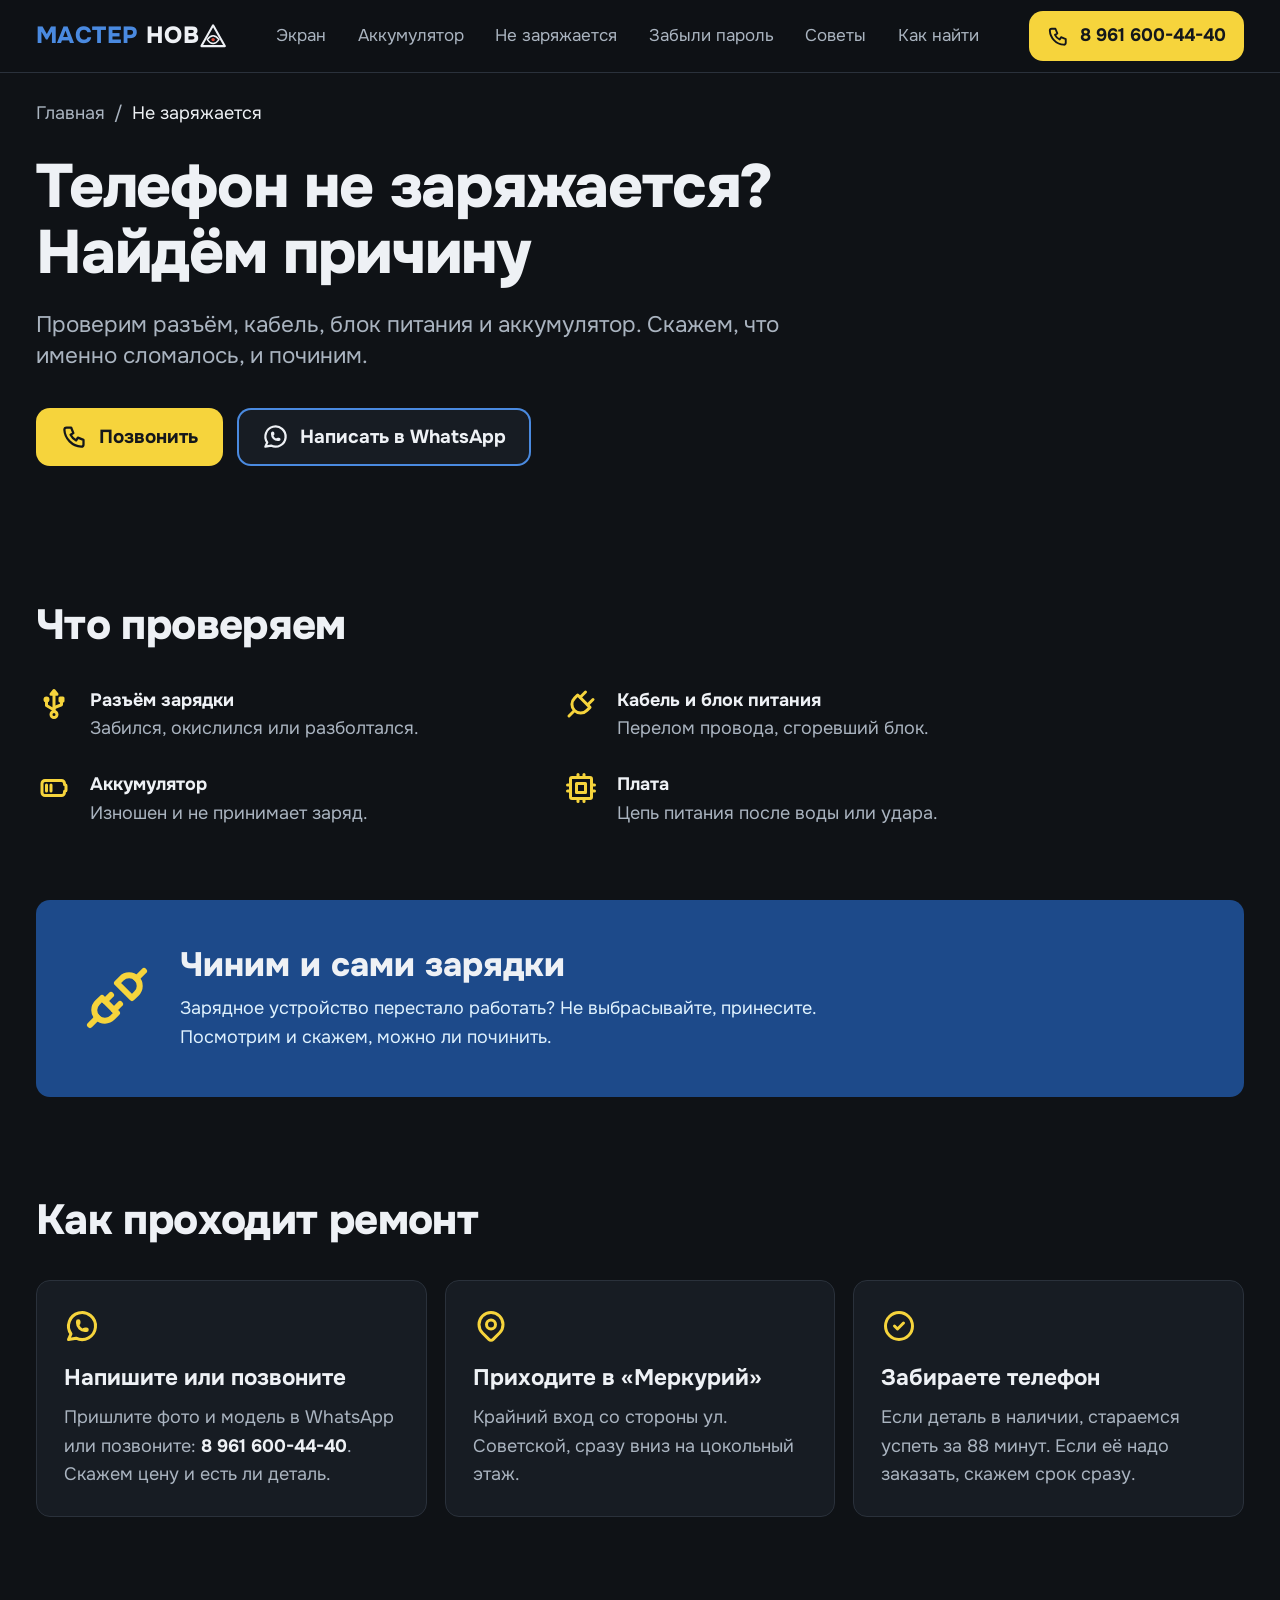
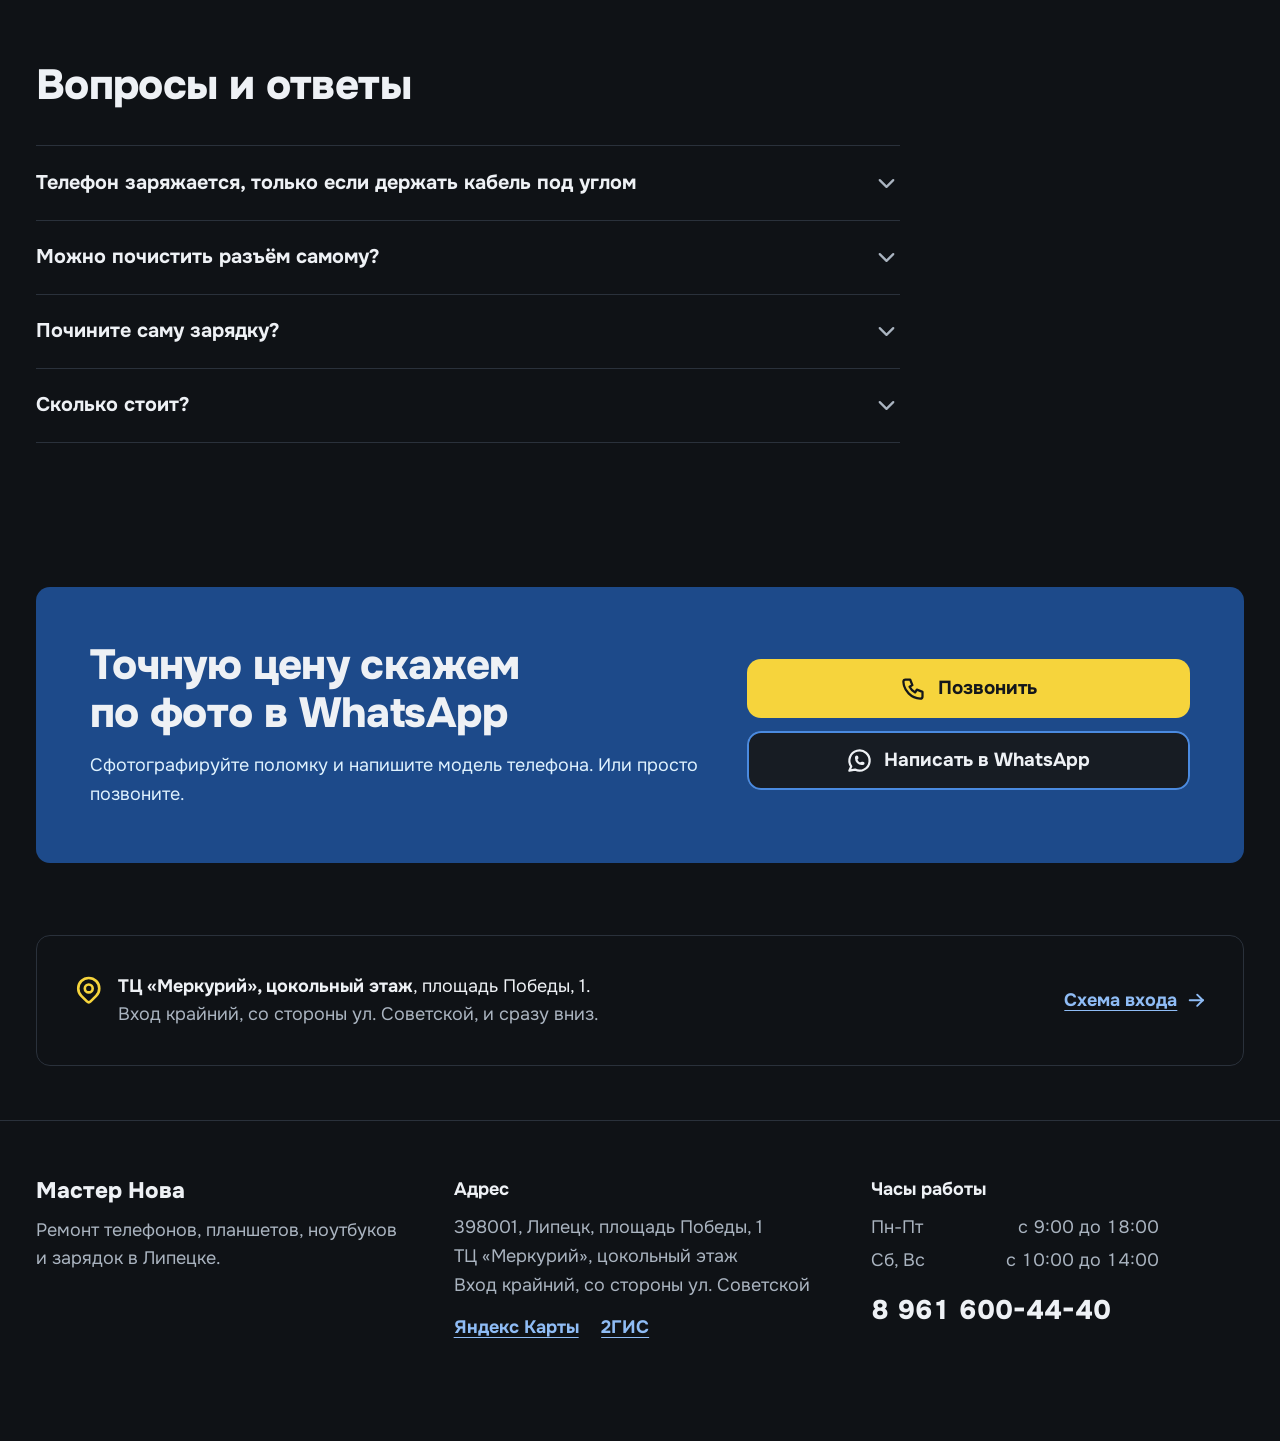
==== ne-zaryazhaetsya/index.html @ 60aa13f5 "Обновление сайта 07.10.2026 15:40 МСК" ====
<!doctype html>
<html lang="ru">
<head>
<meta charset="utf-8">
<meta name="viewport" content="width=device-width, initial-scale=1">
<title>Телефон не заряжается: ремонт в Липецке | Мастер Нова</title>
<meta name="description" content="Телефон не заряжается? Найдём причину: разъём, кабель, блок питания или аккумулятор. Чиним и сами зарядные устройства. ТЦ «Меркурий», Липецк.">
<link rel="canonical" href="https://masternova.ru/ne-zaryazhaetsya/">
<meta name="theme-color" content="#0f1216">
<meta name="format-detection" content="telephone=no">
<link rel="icon" href="/favicon.ico" sizes="32x32">
<link rel="icon" href="/favicon.svg" type="image/svg+xml">
<link rel="apple-touch-icon" href="/apple-touch-icon.png">
<link rel="preload" href="/fonts/onest-cyrillic.woff2" as="font" type="font/woff2" crossorigin>
<link rel="stylesheet" href="/assets/styles.css">
<meta property="og:type" content="website">
<meta property="og:locale" content="ru_RU">
<meta property="og:site_name" content="Мастер Нова">
<meta property="og:title" content="Телефон не заряжается: ремонт в Липецке | Мастер Нова">
<meta property="og:description" content="Телефон не заряжается? Найдём причину: разъём, кабель, блок питания или аккумулятор. Чиним и сами зарядные устройства. ТЦ «Меркурий», Липецк.">
<meta property="og:url" content="https://masternova.ru/ne-zaryazhaetsya/">
<meta property="og:image" content="https://masternova.ru/og.png">
<meta property="og:image:width" content="1200">
<meta property="og:image:height" content="630">
<meta name="twitter:card" content="summary_large_image">
<script type="application/ld+json">
{
 "@context": "https://schema.org",
 "@graph": [
  {
   "@type": "Service",
   "name": "Ремонт: телефон не заряжается, ремонт зарядных устройств",
   "serviceType": "Ремонт: телефон не заряжается, ремонт зарядных устройств",
   "url": "https://masternova.ru/ne-zaryazhaetsya/",
   "provider": {
    "@id": "https://masternova.ru/#business"
   },
   "areaServed": {
    "@type": "City",
    "name": "Липецк"
   }
  },
  {
   "@type": "LocalBusiness",
   "@id": "https://masternova.ru/#business",
   "name": "Мастер Нова",
   "description": "Ремонт телефонов, планшетов, ноутбуков и зарядных устройств в Липецке, ТЦ «Меркурий», цокольный этаж.",
   "url": "https://masternova.ru/",
   "telephone": "+79616004440",
   "image": "https://masternova.ru/og.png",
   "logo": "https://masternova.ru/favicon.svg",
   "address": {
    "@type": "PostalAddress",
    "streetAddress": "площадь Победы, 1, ТЦ «Меркурий», цокольный этаж",
    "addressLocality": "Липецк",
    "addressRegion": "Липецкая область",
    "postalCode": "398001",
    "addressCountry": "RU"
   },
   "geo": {
    "@type": "GeoCoordinates",
    "latitude": 52.6036,
    "longitude": 39.5748
   },
   "hasMap": "https://yandex.ru/maps/org/master_nova/114632558328/",
   "sameAs": [
    "https://yandex.ru/maps/org/master_nova/114632558328/",
    "https://2gis.ru/lipetsk/firm/7881827628881690"
   ],
   "areaServed": {
    "@type": "City",
    "name": "Липецк"
   },
   "openingHoursSpecification": [
    {
     "@type": "OpeningHoursSpecification",
     "dayOfWeek": [
      "Monday",
      "Tuesday",
      "Wednesday",
      "Thursday",
      "Friday"
     ],
     "opens": "09:00",
     "closes": "18:00"
    },
    {
     "@type": "OpeningHoursSpecification",
     "dayOfWeek": [
      "Saturday",
      "Sunday"
     ],
     "opens": "10:00",
     "closes": "14:00"
    }
   ]
  },
  {
   "@type": "FAQPage",
   "mainEntity": [
    {
     "@type": "Question",
     "name": "Телефон заряжается, только если держать кабель под углом",
     "acceptedAnswer": {
      "@type": "Answer",
      "text": "Обычно дело в разъёме: он забился пылью или разболтался. Иногда хватает чистки, иногда разъём нужно менять. Посмотрим и скажем."
     }
    },
    {
     "@type": "Question",
     "name": "Можно почистить разъём самому?",
     "acceptedAnswer": {
      "@type": "Answer",
      "text": "Аккуратно посветите фонариком и уберите видимый мусор деревянной зубочисткой. Иголки, скрепки и воду не используйте: легко повредить контакты."
     }
    },
    {
     "@type": "Question",
     "name": "Почините саму зарядку?",
     "acceptedAnswer": {
      "@type": "Answer",
      "text": "Да, принесите. Посмотрим блок питания или кабель и скажем, есть ли смысл чинить."
     }
    },
    {
     "@type": "Question",
     "name": "Сколько стоит?",
     "acceptedAnswer": {
      "@type": "Answer",
      "text": "Зависит от причины. Пришлите фото разъёма и модель телефона в WhatsApp, подскажем."
     }
    }
   ]
  },
  {
   "@type": "BreadcrumbList",
   "itemListElement": [
    {
     "@type": "ListItem",
     "position": 1,
     "name": "Главная",
     "item": "https://masternova.ru/"
    },
    {
     "@type": "ListItem",
     "position": 2,
     "name": "Не заряжается",
     "item": "https://masternova.ru/ne-zaryazhaetsya/"
    }
   ]
  }
 ]
}
</script>
</head>
<body class="bg-ink text-text font-sans antialiased">
<a href="#main" class="sr-only focus:not-sr-only focus:fixed focus:top-3 focus:left-3 focus:z-50 focus:bg-sun focus:text-ink focus:px-4 focus:py-2 focus:rounded-box">К содержанию</a>

<header class="sticky top-0 z-40 border-b border-line bg-ink/95 backdrop-blur">
  <div class="wrap flex h-16 md:h-[72px] items-center justify-between gap-4">
    <a href="/" class="logo" aria-label="Мастер Нова, на главную">
      <span aria-hidden="true" class="text-blue">МАСТЕР</span>
      <span aria-hidden="true" class="inline-flex items-end">НОВ<svg class="logo-eye" viewBox="0 0 40 36" focusable="false"><path d="M20 2 38 34H2Z" fill="none" stroke="currentColor" stroke-width="3.2" stroke-linejoin="round"/><path d="M11 24c3-4.2 6-6 9-6s6 1.8 9 6c-3 4.2-6 6-9 6s-6-1.8-9-6Z" fill="none" stroke="currentColor" stroke-width="2.2"/><circle cx="20" cy="24" r="2.6" fill="#e04a3a"/></svg></span>
    </a>
    <nav aria-label="Основное меню" class="hidden lg:block">
      <ul class="flex items-center gap-7 text-[17px]">
        <li><a class="nav-link" href="/zamena-ekrana/">Экран</a></li>
        <li><a class="nav-link" href="/zamena-akkumulyatora/">Аккумулятор</a></li>
        <li><a class="nav-link" href="/ne-zaryazhaetsya/">Не заряжается</a></li>
        <li><a class="nav-link" href="/zabyli-parol/">Забыли пароль</a></li>
        <li><a class="nav-link" href="/sovety/">Советы</a></li>
        <li><a class="nav-link" href="/#kak-nayti">Как найти</a></li>
      </ul>
    </nav>
    <div class="flex items-center gap-2">
      <a href="tel:+79616004440" class="hidden md:inline-flex btn btn-call btn-sm"><svg class="size-5 shrink-0" aria-hidden="true" focusable="false"
  xmlns="http://www.w3.org/2000/svg"
 
 
  viewBox="0 0 24 24"
  fill="none"
  stroke="currentColor"
  stroke-width="2"
  stroke-linecap="round"
  stroke-linejoin="round"
 
>
  <path stroke="none" d="M0 0h24v24H0z" fill="none" />
  <path d="M5 4h4l2 5l-2.5 1.5a11 11 0 0 0 5 5l1.5 -2.5l5 2v4a2 2 0 0 1 -2 2a16 16 0 0 1 -15 -15a2 2 0 0 1 2 -2" />
</svg><span>8 961 600-44-40</span></a>
      <details class="menu lg:hidden">
        <summary aria-label="Меню" class="menu-btn"><svg class="size-7 shrink-0" aria-hidden="true" focusable="false"
  xmlns="http://www.w3.org/2000/svg"
 
 
  viewBox="0 0 24 24"
  fill="none"
  stroke="currentColor"
  stroke-width="2"
  stroke-linecap="round"
  stroke-linejoin="round"
 
>
  <path stroke="none" d="M0 0h24v24H0z" fill="none" />
  <path d="M4 6l16 0" />
  <path d="M4 12l16 0" />
  <path d="M4 18l16 0" />
</svg></summary>
        <nav aria-label="Меню" class="menu-panel">
          <a href="/zamena-ekrana/">Замена экрана</a>
          <a href="/zamena-akkumulyatora/">Аккумулятор</a>
          <a href="/ne-zaryazhaetsya/">Не заряжается</a>
          <a href="/zabyli-parol/">Забыли пароль</a>
          <a href="/sovety/">Советы</a>
          <a href="/#kak-nayti">Как найти</a>
        </nav>
      </details>
    </div>
  </div>
</header>

<main id="main">
<nav aria-label="Навигация" class="wrap pt-6 text-base text-muted"><a href="/" class="hover:text-text underline-offset-4 hover:underline">Главная</a><span aria-hidden="true" class="px-2">/</span><span aria-current="page" class="text-text">Не заряжается</span></nav><section class="wrap pt-6 pb-10 md:pb-14">
  <h1 class="h1 max-w-[22ch]">Телефон не заряжается? Найдём причину</h1>
  <p class="mt-5 text-lg md:text-xl text-muted max-w-[52ch]">Проверим разъём, кабель, блок питания и аккумулятор. Скажем, что именно сломалось, и починим.</p>
  <div class="mt-8 grid gap-3 sm:flex sm:flex-wrap"><a href="tel:+79616004440" class="btn btn-call "><svg class="size-6 shrink-0" aria-hidden="true" focusable="false"
  xmlns="http://www.w3.org/2000/svg"
 
 
  viewBox="0 0 24 24"
  fill="none"
  stroke="currentColor"
  stroke-width="2"
  stroke-linecap="round"
  stroke-linejoin="round"
 
>
  <path stroke="none" d="M0 0h24v24H0z" fill="none" />
  <path d="M5 4h4l2 5l-2.5 1.5a11 11 0 0 0 5 5l1.5 -2.5l5 2v4a2 2 0 0 1 -2 2a16 16 0 0 1 -15 -15a2 2 0 0 1 2 -2" />
</svg><span>Позвонить</span></a><a href="https://wa.me/79616004440" class="btn btn-wa " target="_blank" rel="noopener"><svg class="size-6 shrink-0" aria-hidden="true" focusable="false"
  xmlns="http://www.w3.org/2000/svg"
 
 
  viewBox="0 0 24 24"
  fill="none"
  stroke="currentColor"
  stroke-width="2"
  stroke-linecap="round"
  stroke-linejoin="round"
 
>
  <path stroke="none" d="M0 0h24v24H0z" fill="none" />
  <path d="M3 21l1.65 -3.8a9 9 0 1 1 3.4 2.9l-5.05 .9" />
  <path d="M9 10a.5 .5 0 0 0 1 0v-1a.5 .5 0 0 0 -1 0v1a5 5 0 0 0 5 5h1a.5 .5 0 0 0 0 -1h-1a.5 .5 0 0 0 0 1" />
</svg><span>Написать в WhatsApp</span></a></div>
</section>

<section class="wrap py-12 md:py-16" aria-labelledby="check-title">
  <h2 id="check-title" class="h2">Что проверяем</h2>
  <ul class="mt-8 grid gap-x-10 gap-y-6 md:grid-cols-2 max-w-4xl">
    <li class="flex gap-4"><svg class="size-8 text-sun shrink-0" aria-hidden="true" focusable="false"
  xmlns="http://www.w3.org/2000/svg"
 
 
  viewBox="0 0 24 24"
  fill="none"
  stroke="currentColor"
  stroke-width="2"
  stroke-linecap="round"
  stroke-linejoin="round"
 
>
  <path stroke="none" d="M0 0h24v24H0z" fill="none" />
  <path d="M10 19a2 2 0 1 0 4 0a2 2 0 1 0 -4 0" />
  <path d="M12 17v-11.5" />
  <path d="M7 10v3l5 3" />
  <path d="M12 14.5l5 -2v-2.5" />
  <path d="M16 10h2v-2h-2l0 2" />
  <path d="M6 9a1 1 0 1 0 2 0a1 1 0 1 0 -2 0" />
  <path d="M10 5.5h4l-2 -2.5l-2 2.5" />
</svg><span><b>Разъём зарядки</b><span class="block text-muted">Забился, окислился или разболтался.</span></span></li>
    <li class="flex gap-4"><svg class="size-8 text-sun shrink-0" aria-hidden="true" focusable="false"
  xmlns="http://www.w3.org/2000/svg"
 
 
  viewBox="0 0 24 24"
  fill="none"
  stroke="currentColor"
  stroke-width="2"
  stroke-linecap="round"
  stroke-linejoin="round"
 
>
  <path stroke="none" d="M0 0h24v24H0z" fill="none" />
  <path d="M9.785 6l8.215 8.215l-2.054 2.054a5.81 5.81 0 1 1 -8.215 -8.215l2.054 -2.054" />
  <path d="M4 20l3.5 -3.5" />
  <path d="M15 4l-3.5 3.5" />
  <path d="M20 9l-3.5 3.5" />
</svg><span><b>Кабель и блок питания</b><span class="block text-muted">Перелом провода, сгоревший блок.</span></span></li>
    <li class="flex gap-4"><svg class="size-8 text-sun shrink-0" aria-hidden="true" focusable="false"
  xmlns="http://www.w3.org/2000/svg"
 
 
  viewBox="0 0 24 24"
  fill="none"
  stroke="currentColor"
  stroke-width="2"
  stroke-linecap="round"
  stroke-linejoin="round"
 
>
  <path stroke="none" d="M0 0h24v24H0z" fill="none" />
  <path d="M6 7h11a2 2 0 0 1 2 2v.5a.5 .5 0 0 0 .5 .5a.5 .5 0 0 1 .5 .5v3a.5 .5 0 0 1 -.5 .5a.5 .5 0 0 0 -.5 .5v.5a2 2 0 0 1 -2 2h-11a2 2 0 0 1 -2 -2v-6a2 2 0 0 1 2 -2" />
  <path d="M7 10l0 4" />
  <path d="M10 10l0 4" />
</svg><span><b>Аккумулятор</b><span class="block text-muted">Изношен и не принимает заряд.</span></span></li>
    <li class="flex gap-4"><svg class="size-8 text-sun shrink-0" aria-hidden="true" focusable="false"
  xmlns="http://www.w3.org/2000/svg"
 
 
  viewBox="0 0 24 24"
  fill="none"
  stroke="currentColor"
  stroke-width="2"
  stroke-linecap="round"
  stroke-linejoin="round"
 
>
  <path stroke="none" d="M0 0h24v24H0z" fill="none" />
  <path d="M5 6a1 1 0 0 1 1 -1h12a1 1 0 0 1 1 1v12a1 1 0 0 1 -1 1h-12a1 1 0 0 1 -1 -1l0 -12" />
  <path d="M9 9h6v6h-6l0 -6" />
  <path d="M3 10h2" />
  <path d="M3 14h2" />
  <path d="M10 3v2" />
  <path d="M14 3v2" />
  <path d="M21 10h-2" />
  <path d="M21 14h-2" />
  <path d="M14 21v-2" />
  <path d="M10 21v-2" />
</svg><span><b>Плата</b><span class="block text-muted">Цепь питания после воды или удара.</span></span></li>
  </ul>
</section>

<section class="wrap pb-6" aria-labelledby="chargers-title">
  <div class="rounded-box bg-blue-deep p-7 md:p-10 flex flex-col md:flex-row gap-6 md:items-center">
    <svg class="size-16 text-sun shrink-0" aria-hidden="true" focusable="false"
  xmlns="http://www.w3.org/2000/svg"
 
 
  viewBox="0 0 24 24"
  fill="none"
  stroke="currentColor"
  stroke-width="2"
  stroke-linecap="round"
  stroke-linejoin="round"
 
>
  <path stroke="none" d="M0 0h24v24H0z" fill="none" />
  <path d="M7 12l5 5l-1.5 1.5a3.536 3.536 0 1 1 -5 -5l1.5 -1.5" />
  <path d="M17 12l-5 -5l1.5 -1.5a3.536 3.536 0 1 1 5 5l-1.5 1.5" />
  <path d="M3 21l2.5 -2.5" />
  <path d="M18.5 5.5l2.5 -2.5" />
  <path d="M10 11l-2 2" />
  <path d="M13 14l-2 2" />
</svg>
    <div>
      <h2 id="chargers-title" class="text-2xl md:text-3xl font-extrabold">Чиним и сами зарядки</h2>
      <p class="mt-2 text-sky-100 max-w-[56ch]">Зарядное устройство перестало работать? Не выбрасывайте, принесите. Посмотрим и скажем, можно ли починить.</p>
    </div>
  </div>
</section>


<section class="wrap py-12 md:py-16" aria-labelledby="steps-title">
  <h2 id="steps-title" class="h2">Как проходит ремонт</h2>
  <ol class="mt-8 grid gap-4 md:grid-cols-3"><li class="rounded-box bg-panel border border-line p-6"><svg class="size-8 text-sun shrink-0" aria-hidden="true" focusable="false"
  xmlns="http://www.w3.org/2000/svg"
 
 
  viewBox="0 0 24 24"
  fill="none"
  stroke="currentColor"
  stroke-width="2"
  stroke-linecap="round"
  stroke-linejoin="round"
 
>
  <path stroke="none" d="M0 0h24v24H0z" fill="none" />
  <path d="M3 21l1.65 -3.8a9 9 0 1 1 3.4 2.9l-5.05 .9" />
  <path d="M9 10a.5 .5 0 0 0 1 0v-1a.5 .5 0 0 0 -1 0v1a5 5 0 0 0 5 5h1a.5 .5 0 0 0 0 -1h-1a.5 .5 0 0 0 0 1" />
</svg>
  <h3 class="mt-4 text-xl font-bold">Напишите или позвоните</h3><p class="mt-2 text-muted">Пришлите фото и модель в WhatsApp или позвоните: <a href="tel:+79616004440" class="whitespace-nowrap font-bold text-text">8 961 600-44-40</a>. Скажем цену и есть ли деталь.</p></li><li class="rounded-box bg-panel border border-line p-6"><svg class="size-8 text-sun shrink-0" aria-hidden="true" focusable="false"
  xmlns="http://www.w3.org/2000/svg"
 
 
  viewBox="0 0 24 24"
  fill="none"
  stroke="currentColor"
  stroke-width="2"
  stroke-linecap="round"
  stroke-linejoin="round"
 
>
  <path stroke="none" d="M0 0h24v24H0z" fill="none" />
  <path d="M9 11a3 3 0 1 0 6 0a3 3 0 0 0 -6 0" />
  <path d="M17.657 16.657l-4.243 4.243a2 2 0 0 1 -2.827 0l-4.244 -4.243a8 8 0 1 1 11.314 0" />
</svg>
  <h3 class="mt-4 text-xl font-bold">Приходите в «Меркурий»</h3><p class="mt-2 text-muted">Крайний вход со стороны ул. Советской, сразу вниз на цокольный этаж.</p></li><li class="rounded-box bg-panel border border-line p-6"><svg class="size-8 text-sun shrink-0" aria-hidden="true" focusable="false"
  xmlns="http://www.w3.org/2000/svg"
 
 
  viewBox="0 0 24 24"
  fill="none"
  stroke="currentColor"
  stroke-width="2"
  stroke-linecap="round"
  stroke-linejoin="round"
 
>
  <path stroke="none" d="M0 0h24v24H0z" fill="none" />
  <path d="M3 12a9 9 0 1 0 18 0a9 9 0 1 0 -18 0" />
  <path d="M9 12l2 2l4 -4" />
</svg>
  <h3 class="mt-4 text-xl font-bold">Забираете телефон</h3><p class="mt-2 text-muted">Если деталь в наличии, стараемся успеть за 88 минут. Если её надо заказать, скажем срок сразу.</p></li></ol>
</section>

<section class="wrap py-12 md:py-16" aria-labelledby="faq-title">
  <h2 id="faq-title" class="h2">Вопросы и ответы</h2>
  <div class="mt-8 max-w-3xl divide-y divide-line border-y border-line"><details class="faq group">
  <summary><span>Телефон заряжается, только если держать кабель под углом</span><svg class="size-6 text-muted transition-transform group-open:rotate-180 shrink-0" aria-hidden="true" focusable="false"
  xmlns="http://www.w3.org/2000/svg"
 
 
  viewBox="0 0 24 24"
  fill="none"
  stroke="currentColor"
  stroke-width="2"
  stroke-linecap="round"
  stroke-linejoin="round"
 
>
  <path stroke="none" d="M0 0h24v24H0z" fill="none" />
  <path d="M6 9l6 6l6 -6" />
</svg></summary>
  <div class="faq-a">Обычно дело в разъёме: он забился пылью или разболтался. Иногда хватает чистки, иногда разъём нужно менять. Посмотрим и скажем.</div>
</details><details class="faq group">
  <summary><span>Можно почистить разъём самому?</span><svg class="size-6 text-muted transition-transform group-open:rotate-180 shrink-0" aria-hidden="true" focusable="false"
  xmlns="http://www.w3.org/2000/svg"
 
 
  viewBox="0 0 24 24"
  fill="none"
  stroke="currentColor"
  stroke-width="2"
  stroke-linecap="round"
  stroke-linejoin="round"
 
>
  <path stroke="none" d="M0 0h24v24H0z" fill="none" />
  <path d="M6 9l6 6l6 -6" />
</svg></summary>
  <div class="faq-a">Аккуратно посветите фонариком и уберите видимый мусор деревянной зубочисткой. Иголки, скрепки и воду не используйте: легко повредить контакты.</div>
</details><details class="faq group">
  <summary><span>Почините саму зарядку?</span><svg class="size-6 text-muted transition-transform group-open:rotate-180 shrink-0" aria-hidden="true" focusable="false"
  xmlns="http://www.w3.org/2000/svg"
 
 
  viewBox="0 0 24 24"
  fill="none"
  stroke="currentColor"
  stroke-width="2"
  stroke-linecap="round"
  stroke-linejoin="round"
 
>
  <path stroke="none" d="M0 0h24v24H0z" fill="none" />
  <path d="M6 9l6 6l6 -6" />
</svg></summary>
  <div class="faq-a">Да, принесите. Посмотрим блок питания или кабель и скажем, есть ли смысл чинить.</div>
</details><details class="faq group">
  <summary><span>Сколько стоит?</span><svg class="size-6 text-muted transition-transform group-open:rotate-180 shrink-0" aria-hidden="true" focusable="false"
  xmlns="http://www.w3.org/2000/svg"
 
 
  viewBox="0 0 24 24"
  fill="none"
  stroke="currentColor"
  stroke-width="2"
  stroke-linecap="round"
  stroke-linejoin="round"
 
>
  <path stroke="none" d="M0 0h24v24H0z" fill="none" />
  <path d="M6 9l6 6l6 -6" />
</svg></summary>
  <div class="faq-a">Зависит от причины. Пришлите фото разъёма и модель телефона в <a href="https://wa.me/79616004440">WhatsApp</a>, подскажем.</div>
</details></div>
</section>
<section class="wrap py-12 md:py-16" aria-labelledby="cta-title">
  <div class="rounded-box bg-blue-deep px-6 py-10 md:px-12 md:py-12 grid gap-8 md:grid-cols-[1.4fr_1fr] md:items-center">
    <div>
      <h2 id="cta-title" class="h2">Точную цену скажем по фото в WhatsApp</h2>
      <p class="mt-3 text-sky-100 max-w-[52ch]">Сфотографируйте поломку и напишите модель телефона. Или просто позвоните.</p>
    </div>
    <div class="grid gap-3 sm:grid-cols-2 md:grid-cols-1"><a href="tel:+79616004440" class="btn btn-call "><svg class="size-6 shrink-0" aria-hidden="true" focusable="false"
  xmlns="http://www.w3.org/2000/svg"
 
 
  viewBox="0 0 24 24"
  fill="none"
  stroke="currentColor"
  stroke-width="2"
  stroke-linecap="round"
  stroke-linejoin="round"
 
>
  <path stroke="none" d="M0 0h24v24H0z" fill="none" />
  <path d="M5 4h4l2 5l-2.5 1.5a11 11 0 0 0 5 5l1.5 -2.5l5 2v4a2 2 0 0 1 -2 2a16 16 0 0 1 -15 -15a2 2 0 0 1 2 -2" />
</svg><span>Позвонить</span></a><a href="https://wa.me/79616004440" class="btn btn-wa " target="_blank" rel="noopener"><svg class="size-6 shrink-0" aria-hidden="true" focusable="false"
  xmlns="http://www.w3.org/2000/svg"
 
 
  viewBox="0 0 24 24"
  fill="none"
  stroke="currentColor"
  stroke-width="2"
  stroke-linecap="round"
  stroke-linejoin="round"
 
>
  <path stroke="none" d="M0 0h24v24H0z" fill="none" />
  <path d="M3 21l1.65 -3.8a9 9 0 1 1 3.4 2.9l-5.05 .9" />
  <path d="M9 10a.5 .5 0 0 0 1 0v-1a.5 .5 0 0 0 -1 0v1a5 5 0 0 0 5 5h1a.5 .5 0 0 0 0 -1h-1a.5 .5 0 0 0 0 1" />
</svg><span>Написать в WhatsApp</span></a></div>
  </div>
</section>
<section class="wrap pb-6" aria-label="Как нас найти">
  <div class="rounded-box border border-line p-6 md:p-8 flex flex-col md:flex-row gap-6 md:items-center md:justify-between">
    <p class="flex gap-3 items-start"><svg class="size-7 text-sun mt-0.5 shrink-0" aria-hidden="true" focusable="false"
  xmlns="http://www.w3.org/2000/svg"
 
 
  viewBox="0 0 24 24"
  fill="none"
  stroke="currentColor"
  stroke-width="2"
  stroke-linecap="round"
  stroke-linejoin="round"
 
>
  <path stroke="none" d="M0 0h24v24H0z" fill="none" />
  <path d="M9 11a3 3 0 1 0 6 0a3 3 0 0 0 -6 0" />
  <path d="M17.657 16.657l-4.243 4.243a2 2 0 0 1 -2.827 0l-4.244 -4.243a8 8 0 1 1 11.314 0" />
</svg>
      <span><b>ТЦ «Меркурий», цокольный этаж</b>, площадь Победы, 1.<br>
      <span class="text-muted">Вход крайний, со стороны ул. Советской, и сразу вниз.</span></span></p>
    <a href="/#kak-nayti" class="link-arrow whitespace-nowrap">Схема входа <svg class="size-5 shrink-0" aria-hidden="true" focusable="false"
  xmlns="http://www.w3.org/2000/svg"
 
 
  viewBox="0 0 24 24"
  fill="none"
  stroke="currentColor"
  stroke-width="2"
  stroke-linecap="round"
  stroke-linejoin="round"
 
>
  <path stroke="none" d="M0 0h24v24H0z" fill="none" />
  <path d="M5 12l14 0" />
  <path d="M13 18l6 -6" />
  <path d="M13 6l6 6" />
</svg></a>
  </div>
</section>
</main>

<footer class="border-t border-line mt-6 pb-28 md:pb-10">
  <div class="wrap grid gap-10 py-12 md:grid-cols-3">
    <div>
      <p class="text-xl font-extrabold">Мастер Нова</p>
      <p class="mt-2 text-muted">Ремонт телефонов, планшетов, ноутбуков и зарядок в Липецке.</p>
    </div>
    <div>
      <p class="font-bold">Адрес</p>
      <address class="not-italic mt-2 text-muted">398001, Липецк, площадь Победы, 1<br>ТЦ «Меркурий», цокольный этаж<br>Вход крайний, со стороны ул. Советской</address>
      <p class="mt-3 flex flex-wrap gap-x-5 gap-y-2">
        <a href="https://yandex.ru/maps/org/master_nova/114632558328/" class="link-arrow" target="_blank" rel="noopener">Яндекс Карты</a>
        <a href="https://2gis.ru/lipetsk/firm/7881827628881690" class="link-arrow" target="_blank" rel="noopener">2ГИС</a>
      </p>
    </div>
    <div>
      <p class="font-bold">Часы работы</p>
      <dl class="mt-2 text-muted max-w-64 grid gap-1"><div class="flex justify-between gap-4"><dt>Пн-Пт</dt><dd class="tabular-nums">с 9:00 до 18:00</dd></div><div class="flex justify-between gap-4"><dt>Сб, Вс</dt><dd class="tabular-nums">с 10:00 до 14:00</dd></div></dl>
      <p class="mt-4"><a href="tel:+79616004440" class="text-2xl font-extrabold tabular-nums hover:text-sun">8 961 600-44-40</a></p>
    </div>
  </div>
</footer>

<div class="fixed inset-x-0 bottom-0 z-40 grid grid-cols-2 gap-2 border-t border-line bg-ink/95 p-2 backdrop-blur md:hidden" role="region" aria-label="Связаться">
  <a href="tel:+79616004440" class="btn btn-call"><svg class="size-6 shrink-0" aria-hidden="true" focusable="false"
  xmlns="http://www.w3.org/2000/svg"
 
 
  viewBox="0 0 24 24"
  fill="none"
  stroke="currentColor"
  stroke-width="2"
  stroke-linecap="round"
  stroke-linejoin="round"
 
>
  <path stroke="none" d="M0 0h24v24H0z" fill="none" />
  <path d="M5 4h4l2 5l-2.5 1.5a11 11 0 0 0 5 5l1.5 -2.5l5 2v4a2 2 0 0 1 -2 2a16 16 0 0 1 -15 -15a2 2 0 0 1 2 -2" />
</svg><span>Позвонить</span></a>
  <a href="https://wa.me/79616004440" class="btn btn-wa" target="_blank" rel="noopener"><svg class="size-6 shrink-0" aria-hidden="true" focusable="false"
  xmlns="http://www.w3.org/2000/svg"
 
 
  viewBox="0 0 24 24"
  fill="none"
  stroke="currentColor"
  stroke-width="2"
  stroke-linecap="round"
  stroke-linejoin="round"
 
>
  <path stroke="none" d="M0 0h24v24H0z" fill="none" />
  <path d="M3 21l1.65 -3.8a9 9 0 1 1 3.4 2.9l-5.05 .9" />
  <path d="M9 10a.5 .5 0 0 0 1 0v-1a.5 .5 0 0 0 -1 0v1a5 5 0 0 0 5 5h1a.5 .5 0 0 0 0 -1h-1a.5 .5 0 0 0 0 1" />
</svg><span>WhatsApp</span></a>
</div>

<script>
// Цели Метрики: один обработчик на все ссылки, распознаём по href
(function () {
  function goal(id) { if (typeof ym === 'function') ym(window.YM_ID, 'reachGoal', id); }
  document.addEventListener('click', function (e) {
    var a = e.target.closest('a[href]'); if (!a) return;
    var h = a.getAttribute('href') || '';
    if (h.indexOf('tel:') === 0) { goal('click_phone'); return; }
    if (h.indexOf('wa.me/') !== -1) { goal('click_whatsapp'); goal('click_messenger_any'); return; }
    if (h.indexOf('yandex.ru/maps') !== -1 || h.indexOf('2gis.ru') !== -1) { goal('click_route'); }
  });
})();
</script>
<script>
window.YM_ID=113524409;
window.addEventListener('load',function(){setTimeout(function(){
(function(m,e,t,r,i,k,a){m[i]=m[i]||function(){(m[i].a=m[i].a||[]).push(arguments)};m[i].l=1*new Date();
k=e.createElement(t),a=e.getElementsByTagName(t)[0],k.async=1,k.src=r,a.parentNode.insertBefore(k,a)})
(window,document,'script','https://mc.yandex.ru/metrika/tag.js?id=113524409','ym');
ym(113524409,'init',{ssr:true,clickmap:true,trackLinks:true,accurateTrackBounce:true,referrer:document.referrer,url:location.href});
},1500)});
</script>
<noscript><div><img src="https://mc.yandex.ru/watch/113524409" style="position:absolute;left:-9999px" alt=""></div></noscript>
</body>
</html>
---- assets/styles.css ----
/*! tailwindcss v4.3.3 | MIT License | https://tailwindcss.com */
@layer properties{@supports (((-webkit-hyphens:none)) and (not (margin-trim:inline))) or ((-moz-orient:inline) and (not (color:rgb(from red r g b)))){*,:before,:after,::backdrop{--tw-rotate-x:initial;--tw-rotate-y:initial;--tw-rotate-z:initial;--tw-skew-x:initial;--tw-skew-y:initial;--tw-divide-y-reverse:0;--tw-border-style:solid;--tw-leading:initial;--tw-font-weight:initial;--tw-tracking:initial;--tw-ordinal:initial;--tw-slashed-zero:initial;--tw-numeric-figure:initial;--tw-numeric-spacing:initial;--tw-numeric-fraction:initial;--tw-shadow:0 0 #0000;--tw-shadow-color:initial;--tw-shadow-alpha:100%;--tw-inset-shadow:0 0 #0000;--tw-inset-shadow-color:initial;--tw-inset-shadow-alpha:100%;--tw-ring-color:initial;--tw-ring-shadow:0 0 #0000;--tw-inset-ring-color:initial;--tw-inset-ring-shadow:0 0 #0000;--tw-ring-inset:initial;--tw-ring-offset-width:0px;--tw-ring-offset-color:#fff;--tw-ring-offset-shadow:0 0 #0000;--tw-outline-style:solid;--tw-backdrop-blur:initial;--tw-backdrop-brightness:initial;--tw-backdrop-contrast:initial;--tw-backdrop-grayscale:initial;--tw-backdrop-hue-rotate:initial;--tw-backdrop-invert:initial;--tw-backdrop-opacity:initial;--tw-backdrop-saturate:initial;--tw-backdrop-sepia:initial}}}@layer theme{:root,:host{--font-sans:"Onest", "Segoe UI", Roboto, Arial, sans-serif;--font-mono:ui-monospace, SFMono-Regular, Menlo, Monaco, Consolas, "Liberation Mono", "Courier New", monospace;--color-sky-100:oklch(95.1% .026 236.824);--color-sky-300:oklch(82.8% .111 230.318);--spacing:.25rem;--container-3xl:48rem;--container-4xl:56rem;--text-sm:.875rem;--text-sm--line-height:calc(1.25 / .875);--text-base:1rem;--text-base--line-height:calc(1.5 / 1);--text-lg:1.125rem;--text-lg--line-height:calc(1.75 / 1.125);--text-xl:1.25rem;--text-xl--line-height:calc(1.75 / 1.25);--text-2xl:1.5rem;--text-2xl--line-height:calc(2 / 1.5);--text-3xl:1.875rem;--text-3xl--line-height:calc(2.25 / 1.875);--text-7xl:4.5rem;--text-7xl--line-height:1;--text-8xl:6rem;--text-8xl--line-height:1;--font-weight-semibold:600;--font-weight-bold:700;--font-weight-extrabold:800;--tracking-wide:.025em;--default-transition-duration:.15s;--default-transition-timing-function:cubic-bezier(.4, 0, .2, 1);--default-font-family:var(--font-sans);--default-mono-font-family:var(--font-mono);--color-ink:#0f1216;--color-panel:#171c23;--color-line:#2a313b;--color-text:#eef1f5;--color-muted:#aab4c0;--color-blue:#4a8ae0;--color-blue-deep:#1d4a8a;--color-sun:#f6d43c;--radius-box:14px}}@layer base{*,:after,:before,::backdrop{box-sizing:border-box;border:0 solid;margin:0;padding:0}::file-selector-button{box-sizing:border-box;border:0 solid;margin:0;padding:0}html,:host{-webkit-text-size-adjust:100%;tab-size:4;line-height:1.5;font-family:var(--default-font-family,-apple-system, BlinkMacSystemFont, "Segoe UI", Roboto, "Helvetica Neue", "Noto Sans", Arial, sans-serif, "Apple Color Emoji", "Segoe UI Emoji", "Segoe UI Symbol", "Noto Color Emoji");font-feature-settings:var(--default-font-feature-settings,normal);font-variation-settings:var(--default-font-variation-settings,normal);-webkit-tap-highlight-color:transparent}hr{height:0;color:inherit;border-top-width:1px}abbr:where([title]){-webkit-text-decoration:underline dotted;text-decoration:underline dotted}h1,h2,h3,h4,h5,h6{font-size:inherit;font-weight:inherit}a{color:inherit;-webkit-text-decoration:inherit;-webkit-text-decoration:inherit;-webkit-text-decoration:inherit;text-decoration:inherit}b,strong{font-weight:bolder}code,kbd,samp,pre{font-family:var(--default-mono-font-family,ui-monospace, SFMono-Regular, Menlo, Monaco, Consolas, "Liberation Mono", "Courier New", monospace);font-feature-settings:var(--default-mono-font-feature-settings,normal);font-variation-settings:var(--default-mono-font-variation-settings,normal);font-size:1em}small{font-size:80%}sub,sup{vertical-align:baseline;font-size:75%;line-height:0;position:relative}sub{bottom:-.25em}sup{top:-.5em}table{text-indent:0;border-color:inherit;border-collapse:collapse}:-moz-focusring:where(:not(iframe)){outline:auto}progress{vertical-align:baseline}summary{display:list-item}ol,ul,menu{list-style:none}img,svg,video,canvas,audio,iframe,embed,object{vertical-align:middle;display:block}img,video{max-width:100%;height:auto}button,input,select,optgroup,textarea{font:inherit;font-feature-settings:inherit;font-variation-settings:inherit;letter-spacing:inherit;color:inherit;opacity:1;background-color:#0000;border-radius:0}::file-selector-button{font:inherit;font-feature-settings:inherit;font-variation-settings:inherit;letter-spacing:inherit;color:inherit;opacity:1;background-color:#0000;border-radius:0}:where(select:is([multiple],[size])) optgroup{font-weight:bolder}:where(select:is([multiple],[size])) optgroup option{padding-inline-start:20px}::file-selector-button{margin-inline-end:4px}::placeholder{opacity:1}@supports (not ((-webkit-appearance:-apple-pay-button))) or (contain-intrinsic-size:1px){::placeholder{color:currentColor}@supports (color:color-mix(in lab, red, red)){::placeholder{color:color-mix(in oklab, currentcolor 50%, transparent)}}}textarea{resize:vertical}::-webkit-search-decoration{-webkit-appearance:none}::-webkit-date-and-time-value{min-height:1lh;text-align:inherit}::-webkit-datetime-edit{display:inline-flex}::-webkit-datetime-edit-fields-wrapper{padding:0}::-webkit-datetime-edit{padding-block:0}::-webkit-datetime-edit-year-field{padding-block:0}::-webkit-datetime-edit-month-field{padding-block:0}::-webkit-datetime-edit-day-field{padding-block:0}::-webkit-datetime-edit-hour-field{padding-block:0}::-webkit-datetime-edit-minute-field{padding-block:0}::-webkit-datetime-edit-second-field{padding-block:0}::-webkit-datetime-edit-millisecond-field{padding-block:0}::-webkit-datetime-edit-meridiem-field{padding-block:0}::-webkit-calendar-picker-indicator{line-height:1}:-moz-ui-invalid{box-shadow:none}button,input:where([type=button],[type=reset],[type=submit]){appearance:button}::file-selector-button{appearance:button}::-webkit-inner-spin-button{height:auto}::-webkit-outer-spin-button{height:auto}[hidden]:where(:not([hidden=until-found])){display:none!important}html{scroll-behavior:smooth;scroll-padding-top:88px;font-size:18px}body{line-height:1.6}::selection{background:var(--color-sun);color:var(--color-ink)}:focus-visible{outline:3px solid var(--color-sun);outline-offset:3px;border-radius:6px}@media (prefers-reduced-motion:reduce){html{scroll-behavior:auto}}}@layer components{.logo{letter-spacing:.02em;color:var(--color-text);align-items:flex-end;gap:.45rem;font-size:1.3rem;font-weight:800;line-height:1;display:inline-flex}.logo-eye{width:1.12em;height:1em;color:var(--color-text);margin-left:.04em}.btn{border-radius:var(--radius-box);white-space:nowrap;justify-content:center;align-items:center;gap:.6rem;min-height:3.25rem;padding:.7rem 1.4rem;font-size:1.05rem;font-weight:700;line-height:1.2;transition:transform .15s,background-color .15s;display:inline-flex}.btn:active{transform:translateY(1px)scale(.99)}.btn-sm{min-height:2.75rem;padding:.5rem 1rem;font-size:1rem}.btn-call{background:var(--color-sun);color:#14171b}.btn-call:hover{background:#ffe066}.btn-wa{background:var(--color-panel);color:var(--color-text);box-shadow:inset 0 0 0 2px var(--color-blue)}.btn-wa:hover{background:#1f2630}.nav-link{color:var(--color-muted)}.nav-link:hover{color:var(--color-text)}.link-arrow{color:#8fbcf5;text-underline-offset:4px;align-items:center;gap:.4rem;font-weight:700;text-decoration:underline;text-decoration-thickness:1px;display:inline-flex}.link-arrow:hover{color:var(--color-text)}.menu{position:relative}.menu-btn{border-radius:var(--radius-box);cursor:pointer;place-items:center;width:3rem;height:3rem;list-style:none;display:grid}.menu-btn::-webkit-details-marker{display:none}.menu-btn:hover{background:var(--color-panel)}.menu-panel{border-radius:var(--radius-box);background:var(--color-panel);border:1px solid var(--color-line);width:min(18rem,100vw - 2rem);padding:.5rem;display:grid;position:absolute;top:3.5rem;right:0;box-shadow:0 18px 40px #00000073}.menu-panel a{border-radius:10px;padding:.8rem 1rem;font-weight:600}.menu-panel a:hover{background:#222a35}.faq summary{cursor:pointer;justify-content:space-between;align-items:center;gap:1rem;padding:1.15rem 0;font-size:1.1rem;font-weight:700;list-style:none;display:flex}.faq summary::-webkit-details-marker{display:none}.faq-a{color:var(--color-muted);max-width:62ch;padding-bottom:1.25rem}.faq-a a{color:#8fbcf5;text-underline-offset:3px;text-decoration:underline}.service-row{border-radius:10px;align-items:center;gap:1rem;padding:1rem .25rem;display:flex}.service-row:hover{background:var(--color-panel)}.step-num{background:var(--color-sun);color:#14171b;border-radius:999px;flex:none;place-items:center;width:2.2rem;height:2.2rem;font-weight:800;display:grid}.article-card{border-radius:var(--radius-box);background:var(--color-panel);border:1px solid var(--color-line);height:100%;padding:1.5rem;display:block}.article-card:hover{border-color:var(--color-blue)}.prose-nova{max-width:68ch}.prose-nova>*+*{margin-top:1.1em}.prose-nova h2{margin-top:2em;font-size:1.5rem;font-weight:800;line-height:1.25}.prose-nova h3{margin-top:1.6em;font-size:1.2rem;font-weight:700}.prose-nova ul,.prose-nova ol{padding-left:1.3em}.prose-nova ul{list-style:outside}.prose-nova ol{list-style:decimal}.prose-nova li+li{margin-top:.4em}.prose-nova li::marker{color:var(--color-sun)}.prose-nova a{color:#8fbcf5;text-underline-offset:3px;text-decoration:underline}.prose-nova strong{color:var(--color-text)}.prose-nova .note{border-radius:var(--radius-box);background:var(--color-panel);border-left:4px solid var(--color-sun);padding:1rem 1.25rem}}@layer utilities{.sr-only{clip-path:inset(50%);white-space:nowrap;border-width:0;width:1px;height:1px;margin:-1px;padding:0;position:absolute;overflow:hidden}.fixed{position:fixed}.static{position:static}.sticky{position:sticky}.inset-x-0{inset-inline:0}.top-0{top:0}.bottom-0{bottom:0}.z-40{z-index:40}.wrap{width:100%;max-width:72rem;margin-inline:auto;padding-inline:1rem}@media (min-width:48rem){.wrap{padding-inline:2rem}}.mx-auto{margin-inline:auto}.mt-0\.5{margin-top:calc(var(--spacing) * .5)}.mt-1{margin-top:var(--spacing)}.mt-2{margin-top:calc(var(--spacing) * 2)}.mt-3{margin-top:calc(var(--spacing) * 3)}.mt-4{margin-top:calc(var(--spacing) * 4)}.mt-5{margin-top:calc(var(--spacing) * 5)}.mt-6{margin-top:calc(var(--spacing) * 6)}.mt-8{margin-top:calc(var(--spacing) * 8)}.mt-10{margin-top:calc(var(--spacing) * 10)}.mb-2{margin-bottom:calc(var(--spacing) * 2)}.ml-auto{margin-left:auto}.block{display:block}.flex{display:flex}.grid{display:grid}.hidden{display:none}.inline{display:inline}.inline-flex{display:inline-flex}.size-5{width:calc(var(--spacing) * 5);height:calc(var(--spacing) * 5)}.size-6{width:calc(var(--spacing) * 6);height:calc(var(--spacing) * 6)}.size-7{width:calc(var(--spacing) * 7);height:calc(var(--spacing) * 7)}.size-8{width:calc(var(--spacing) * 8);height:calc(var(--spacing) * 8)}.size-9{width:calc(var(--spacing) * 9);height:calc(var(--spacing) * 9)}.size-10{width:calc(var(--spacing) * 10);height:calc(var(--spacing) * 10)}.size-12{width:calc(var(--spacing) * 12);height:calc(var(--spacing) * 12)}.size-16{width:calc(var(--spacing) * 16);height:calc(var(--spacing) * 16)}.h-16{height:calc(var(--spacing) * 16)}.h-auto{height:auto}.w-full{width:100%}.max-w-3xl{max-width:var(--container-3xl)}.max-w-4xl{max-width:var(--container-4xl)}.max-w-64{max-width:calc(var(--spacing) * 64)}.max-w-80{max-width:calc(var(--spacing) * 80)}.max-w-\[19rem\]{max-width:19rem}.max-w-\[20ch\]{max-width:20ch}.max-w-\[22ch\]{max-width:22ch}.max-w-\[24ch\]{max-width:24ch}.max-w-\[38ch\]{max-width:38ch}.max-w-\[44ch\]{max-width:44ch}.max-w-\[46ch\]{max-width:46ch}.max-w-\[48ch\]{max-width:48ch}.max-w-\[52ch\]{max-width:52ch}.max-w-\[56ch\]{max-width:56ch}.shrink-0{flex-shrink:0}.transform{transform:var(--tw-rotate-x,) var(--tw-rotate-y,) var(--tw-rotate-z,) var(--tw-skew-x,) var(--tw-skew-y,)}.grid-cols-2{grid-template-columns:repeat(2,minmax(0,1fr))}.flex-col{flex-direction:column}.flex-wrap{flex-wrap:wrap}.items-baseline{align-items:baseline}.items-center{align-items:center}.items-end{align-items:flex-end}.items-start{align-items:flex-start}.justify-between{justify-content:space-between}.justify-center{justify-content:center}.gap-1{gap:var(--spacing)}.gap-2{gap:calc(var(--spacing) * 2)}.gap-3{gap:calc(var(--spacing) * 3)}.gap-4{gap:calc(var(--spacing) * 4)}.gap-5{gap:calc(var(--spacing) * 5)}.gap-6{gap:calc(var(--spacing) * 6)}.gap-7{gap:calc(var(--spacing) * 7)}.gap-8{gap:calc(var(--spacing) * 8)}.gap-10{gap:calc(var(--spacing) * 10)}.gap-x-5{column-gap:calc(var(--spacing) * 5)}.gap-x-6{column-gap:calc(var(--spacing) * 6)}.gap-x-10{column-gap:calc(var(--spacing) * 10)}.gap-y-2{row-gap:calc(var(--spacing) * 2)}.gap-y-3{row-gap:calc(var(--spacing) * 3)}.gap-y-6{row-gap:calc(var(--spacing) * 6)}:where(.divide-y>:not(:last-child)){--tw-divide-y-reverse:0;border-bottom-style:var(--tw-border-style);border-top-style:var(--tw-border-style);border-top-width:calc(1px * var(--tw-divide-y-reverse));border-bottom-width:calc(1px * calc(1 - var(--tw-divide-y-reverse)))}:where(.divide-line>:not(:last-child)){border-color:var(--color-line)}.rounded-\[50\%\]{border-radius:50%}.rounded-box{border-radius:var(--radius-box)}.border{border-style:var(--tw-border-style);border-width:1px}.border-y{border-block-style:var(--tw-border-style);border-block-width:1px}.border-t{border-top-style:var(--tw-border-style);border-top-width:1px}.border-b{border-bottom-style:var(--tw-border-style);border-bottom-width:1px}.border-line{border-color:var(--color-line)}.bg-blue-deep{background-color:var(--color-blue-deep)}.bg-ink{background-color:var(--color-ink)}.bg-ink\/95{background-color:#0f1216f2}@supports (color:color-mix(in lab, red, red)){.bg-ink\/95{background-color:color-mix(in oklab, var(--color-ink) 95%, transparent)}}.bg-panel{background-color:var(--color-panel)}.bg-sun{background-color:var(--color-sun)}.p-2{padding:calc(var(--spacing) * 2)}.p-3{padding:calc(var(--spacing) * 3)}.p-5{padding:calc(var(--spacing) * 5)}.p-6{padding:calc(var(--spacing) * 6)}.p-7{padding:calc(var(--spacing) * 7)}.px-2{padding-inline:calc(var(--spacing) * 2)}.px-6{padding-inline:calc(var(--spacing) * 6)}.py-5{padding-block:calc(var(--spacing) * 5)}.py-8{padding-block:calc(var(--spacing) * 8)}.py-10{padding-block:calc(var(--spacing) * 10)}.py-12{padding-block:calc(var(--spacing) * 12)}.py-14{padding-block:calc(var(--spacing) * 14)}.py-20{padding-block:calc(var(--spacing) * 20)}.pt-6{padding-top:calc(var(--spacing) * 6)}.pt-10{padding-top:calc(var(--spacing) * 10)}.pt-12{padding-top:calc(var(--spacing) * 12)}.pb-2{padding-bottom:calc(var(--spacing) * 2)}.pb-6{padding-bottom:calc(var(--spacing) * 6)}.pb-10{padding-bottom:calc(var(--spacing) * 10)}.pb-14{padding-bottom:calc(var(--spacing) * 14)}.pb-28{padding-bottom:calc(var(--spacing) * 28)}.text-center{text-align:center}.font-sans{font-family:var(--font-sans)}.h1{letter-spacing:-.02em;text-wrap:balance;font-size:clamp(2rem,1.3rem + 3vw,3.4rem);font-weight:800;line-height:1.08}.h2{letter-spacing:-.015em;text-wrap:balance;font-size:clamp(1.6rem,1.2rem + 1.6vw,2.4rem);font-weight:800;line-height:1.15}.text-2xl{font-size:var(--text-2xl);line-height:var(--tw-leading,var(--text-2xl--line-height))}.text-7xl{font-size:var(--text-7xl);line-height:var(--tw-leading,var(--text-7xl--line-height))}.text-base{font-size:var(--text-base);line-height:var(--tw-leading,var(--text-base--line-height))}.text-lg{font-size:var(--text-lg);line-height:var(--tw-leading,var(--text-lg--line-height))}.text-sm{font-size:var(--text-sm);line-height:var(--tw-leading,var(--text-sm--line-height))}.text-xl{font-size:var(--text-xl);line-height:var(--tw-leading,var(--text-xl--line-height))}.text-\[7rem\]{font-size:7rem}.text-\[17px\]{font-size:17px}.leading-none{--tw-leading:1;line-height:1}.font-bold{--tw-font-weight:var(--font-weight-bold);font-weight:var(--font-weight-bold)}.font-extrabold{--tw-font-weight:var(--font-weight-extrabold);font-weight:var(--font-weight-extrabold)}.font-semibold{--tw-font-weight:var(--font-weight-semibold);font-weight:var(--font-weight-semibold)}.tracking-wide{--tw-tracking:var(--tracking-wide);letter-spacing:var(--tracking-wide)}.whitespace-nowrap{white-space:nowrap}.text-\[\#c8321f\]{color:#c8321f}.text-blue{color:var(--color-blue)}.text-ink{color:var(--color-ink)}.text-muted{color:var(--color-muted)}.text-sky-100{color:var(--color-sky-100)}.text-sun{color:var(--color-sun)}.text-text{color:var(--color-text)}.not-italic{font-style:normal}.tabular-nums{--tw-numeric-spacing:tabular-nums;font-variant-numeric:var(--tw-ordinal,) var(--tw-slashed-zero,) var(--tw-numeric-figure,) var(--tw-numeric-spacing,) var(--tw-numeric-fraction,)}.underline-offset-4{text-underline-offset:4px}.antialiased{-webkit-font-smoothing:antialiased;-moz-osx-font-smoothing:grayscale}.shadow-\[0_10px_30px_rgb\(0_0_0\/\.35\)\]{--tw-shadow:0 10px 30px var(--tw-shadow-color,#00000059);box-shadow:var(--tw-inset-shadow), var(--tw-inset-ring-shadow), var(--tw-ring-offset-shadow), var(--tw-ring-shadow), var(--tw-shadow)}.outline{outline-style:var(--tw-outline-style);outline-width:1px}.backdrop-blur{--tw-backdrop-blur:blur(8px);-webkit-backdrop-filter:var(--tw-backdrop-blur,) var(--tw-backdrop-brightness,) var(--tw-backdrop-contrast,) var(--tw-backdrop-grayscale,) var(--tw-backdrop-hue-rotate,) var(--tw-backdrop-invert,) var(--tw-backdrop-opacity,) var(--tw-backdrop-saturate,) var(--tw-backdrop-sepia,);backdrop-filter:var(--tw-backdrop-blur,) var(--tw-backdrop-brightness,) var(--tw-backdrop-contrast,) var(--tw-backdrop-grayscale,) var(--tw-backdrop-hue-rotate,) var(--tw-backdrop-invert,) var(--tw-backdrop-opacity,) var(--tw-backdrop-saturate,) var(--tw-backdrop-sepia,)}.transition-transform{transition-property:transform,translate,scale,rotate;transition-timing-function:var(--tw-ease,var(--default-transition-timing-function));transition-duration:var(--tw-duration,var(--default-transition-duration))}.group-open\:rotate-180:is(:where(.group):is([open],:popover-open,:open) *){rotate:180deg}@media (hover:hover){.group-hover\:text-sky-300:is(:where(.group):hover *){color:var(--color-sky-300)}.hover\:border-blue:hover{border-color:var(--color-blue)}.hover\:bg-\[\#22559c\]:hover{background-color:#22559c}.hover\:text-sun:hover{color:var(--color-sun)}.hover\:text-text:hover{color:var(--color-text)}.hover\:underline:hover{text-decoration-line:underline}}.focus\:not-sr-only:focus{clip-path:none;white-space:normal;width:auto;height:auto;margin:0;padding:0;position:static;overflow:visible}.focus\:fixed:focus{position:fixed}.focus\:top-3:focus{top:calc(var(--spacing) * 3)}.focus\:left-3:focus{left:calc(var(--spacing) * 3)}.focus\:z-50:focus{z-index:50}.focus\:rounded-box:focus{border-radius:var(--radius-box)}.focus\:bg-sun:focus{background-color:var(--color-sun)}.focus\:px-4:focus{padding-inline:calc(var(--spacing) * 4)}.focus\:py-2:focus{padding-block:calc(var(--spacing) * 2)}.focus\:text-ink:focus{color:var(--color-ink)}@media (min-width:40rem){.sm\:flex{display:flex}.sm\:grid-cols-2{grid-template-columns:repeat(2,minmax(0,1fr))}.sm\:flex-wrap{flex-wrap:wrap}}@media (min-width:48rem){.md\:order-1{order:1}.md\:order-2{order:2}.md\:row-span-2{grid-row:span 2/span 2}.md\:hidden{display:none}.md\:inline-flex{display:inline-flex}.md\:h-\[72px\]{height:72px}.md\:grid-cols-1{grid-template-columns:repeat(1,minmax(0,1fr))}.md\:grid-cols-2{grid-template-columns:repeat(2,minmax(0,1fr))}.md\:grid-cols-3{grid-template-columns:repeat(3,minmax(0,1fr))}.md\:grid-cols-\[1\.2fr_1fr\]{grid-template-columns:1.2fr 1fr}.md\:grid-cols-\[1\.3fr_1fr\]{grid-template-columns:1.3fr 1fr}.md\:grid-cols-\[1\.4fr_1fr\]{grid-template-columns:1.4fr 1fr}.md\:grid-cols-\[1\.25fr_1fr\]{grid-template-columns:1.25fr 1fr}.md\:grid-cols-\[1fr_1\.3fr\]{grid-template-columns:1fr 1.3fr}.md\:grid-cols-\[auto_1fr\]{grid-template-columns:auto 1fr}.md\:grid-rows-2{grid-template-rows:repeat(2,minmax(0,1fr))}.md\:flex-row{flex-direction:row}.md\:items-center{align-items:center}.md\:items-end{align-items:flex-end}.md\:items-start{align-items:flex-start}.md\:justify-between{justify-content:space-between}.md\:gap-12{gap:calc(var(--spacing) * 12)}.md\:p-4{padding:calc(var(--spacing) * 4)}.md\:p-8{padding:calc(var(--spacing) * 8)}.md\:p-9{padding:calc(var(--spacing) * 9)}.md\:p-10{padding:calc(var(--spacing) * 10)}.md\:px-12{padding-inline:calc(var(--spacing) * 12)}.md\:py-12{padding-block:calc(var(--spacing) * 12)}.md\:py-14{padding-block:calc(var(--spacing) * 14)}.md\:py-16{padding-block:calc(var(--spacing) * 16)}.md\:py-28{padding-block:calc(var(--spacing) * 28)}.md\:pt-16{padding-top:calc(var(--spacing) * 16)}.md\:pb-10{padding-bottom:calc(var(--spacing) * 10)}.md\:pb-12{padding-bottom:calc(var(--spacing) * 12)}.md\:pb-14{padding-bottom:calc(var(--spacing) * 14)}.md\:pb-20{padding-bottom:calc(var(--spacing) * 20)}.md\:text-2xl{font-size:var(--text-2xl);line-height:var(--tw-leading,var(--text-2xl--line-height))}.md\:text-3xl{font-size:var(--text-3xl);line-height:var(--tw-leading,var(--text-3xl--line-height))}.md\:text-8xl{font-size:var(--text-8xl);line-height:var(--tw-leading,var(--text-8xl--line-height))}.md\:text-lg{font-size:var(--text-lg);line-height:var(--tw-leading,var(--text-lg--line-height))}.md\:text-xl{font-size:var(--text-xl);line-height:var(--tw-leading,var(--text-xl--line-height))}.md\:text-\[10rem\]{font-size:10rem}}@media (min-width:64rem){.lg\:block{display:block}.lg\:hidden{display:none}}}@font-face{font-family:Onest;font-style:normal;font-weight:400 800;font-display:swap;src:url(/fonts/onest-cyrillic.woff2)format("woff2");unicode-range:U+301,U+400-45F,U+490-491,U+4B0-4B1,U+2116}@font-face{font-family:Onest;font-style:normal;font-weight:400 800;font-display:swap;src:url(/fonts/onest-latin-ext.woff2)format("woff2");unicode-range:U+100-2BA,U+2BD-2C5,U+2C7-2CC,U+2CE-2D7,U+2DD-2FF,U+304,U+308,U+329,U+1D00-1DBF,U+1E00-1E9F,U+1EF2-1EFF,U+2020,U+20A0-20AB,U+20AD-20C4,U+2113,U+2C60-2C7F,U+A720-A7FF}@font-face{font-family:Onest;font-style:normal;font-weight:400 800;font-display:swap;src:url(/fonts/onest-latin.woff2)format("woff2");unicode-range:U+??,U+131,U+152-153,U+2BB-2BC,U+2C6,U+2DA,U+2DC,U+304,U+308,U+329,U+2000-206F,U+20AC,U+2122,U+2191,U+2193,U+2212,U+2215,U+FEFF,U+FFFD}@media (prefers-reduced-motion:no-preference){.rise{animation:.6s cubic-bezier(.16,1,.3,1) both rise}.rise-2{animation-delay:80ms}.rise-3{animation-delay:.16s}@keyframes rise{0%{opacity:0;transform:translateY(14px)}}}@property --tw-rotate-x{syntax:"*";inherits:false}@property --tw-rotate-y{syntax:"*";inherits:false}@property --tw-rotate-z{syntax:"*";inherits:false}@property --tw-skew-x{syntax:"*";inherits:false}@property --tw-skew-y{syntax:"*";inherits:false}@property --tw-divide-y-reverse{syntax:"*";inherits:false;initial-value:0}@property --tw-border-style{syntax:"*";inherits:false;initial-value:solid}@property --tw-leading{syntax:"*";inherits:false}@property --tw-font-weight{syntax:"*";inherits:false}@property --tw-tracking{syntax:"*";inherits:false}@property --tw-ordinal{syntax:"*";inherits:false}@property --tw-slashed-zero{syntax:"*";inherits:false}@property --tw-numeric-figure{syntax:"*";inherits:false}@property --tw-numeric-spacing{syntax:"*";inherits:false}@property --tw-numeric-fraction{syntax:"*";inherits:false}@property --tw-shadow{syntax:"*";inherits:false;initial-value:0 0 #0000}@property --tw-shadow-color{syntax:"*";inherits:false}@property --tw-shadow-alpha{syntax:"<percentage>";inherits:false;initial-value:100%}@property --tw-inset-shadow{syntax:"*";inherits:false;initial-value:0 0 #0000}@property --tw-inset-shadow-color{syntax:"*";inherits:false}@property --tw-inset-shadow-alpha{syntax:"<percentage>";inherits:false;initial-value:100%}@property --tw-ring-color{syntax:"*";inherits:false}@property --tw-ring-shadow{syntax:"*";inherits:false;initial-value:0 0 #0000}@property --tw-inset-ring-color{syntax:"*";inherits:false}@property --tw-inset-ring-shadow{syntax:"*";inherits:false;initial-value:0 0 #0000}@property --tw-ring-inset{syntax:"*";inherits:false}@property --tw-ring-offset-width{syntax:"<length>";inherits:false;initial-value:0}@property --tw-ring-offset-color{syntax:"*";inherits:false;initial-value:#fff}@property --tw-ring-offset-shadow{syntax:"*";inherits:false;initial-value:0 0 #0000}@property --tw-outline-style{syntax:"*";inherits:false;initial-value:solid}@property --tw-backdrop-blur{syntax:"*";inherits:false}@property --tw-backdrop-brightness{syntax:"*";inherits:false}@property --tw-backdrop-contrast{syntax:"*";inherits:false}@property --tw-backdrop-grayscale{syntax:"*";inherits:false}@property --tw-backdrop-hue-rotate{syntax:"*";inherits:false}@property --tw-backdrop-invert{syntax:"*";inherits:false}@property --tw-backdrop-opacity{syntax:"*";inherits:false}@property --tw-backdrop-saturate{syntax:"*";inherits:false}@property --tw-backdrop-sepia{syntax:"*";inherits:false}
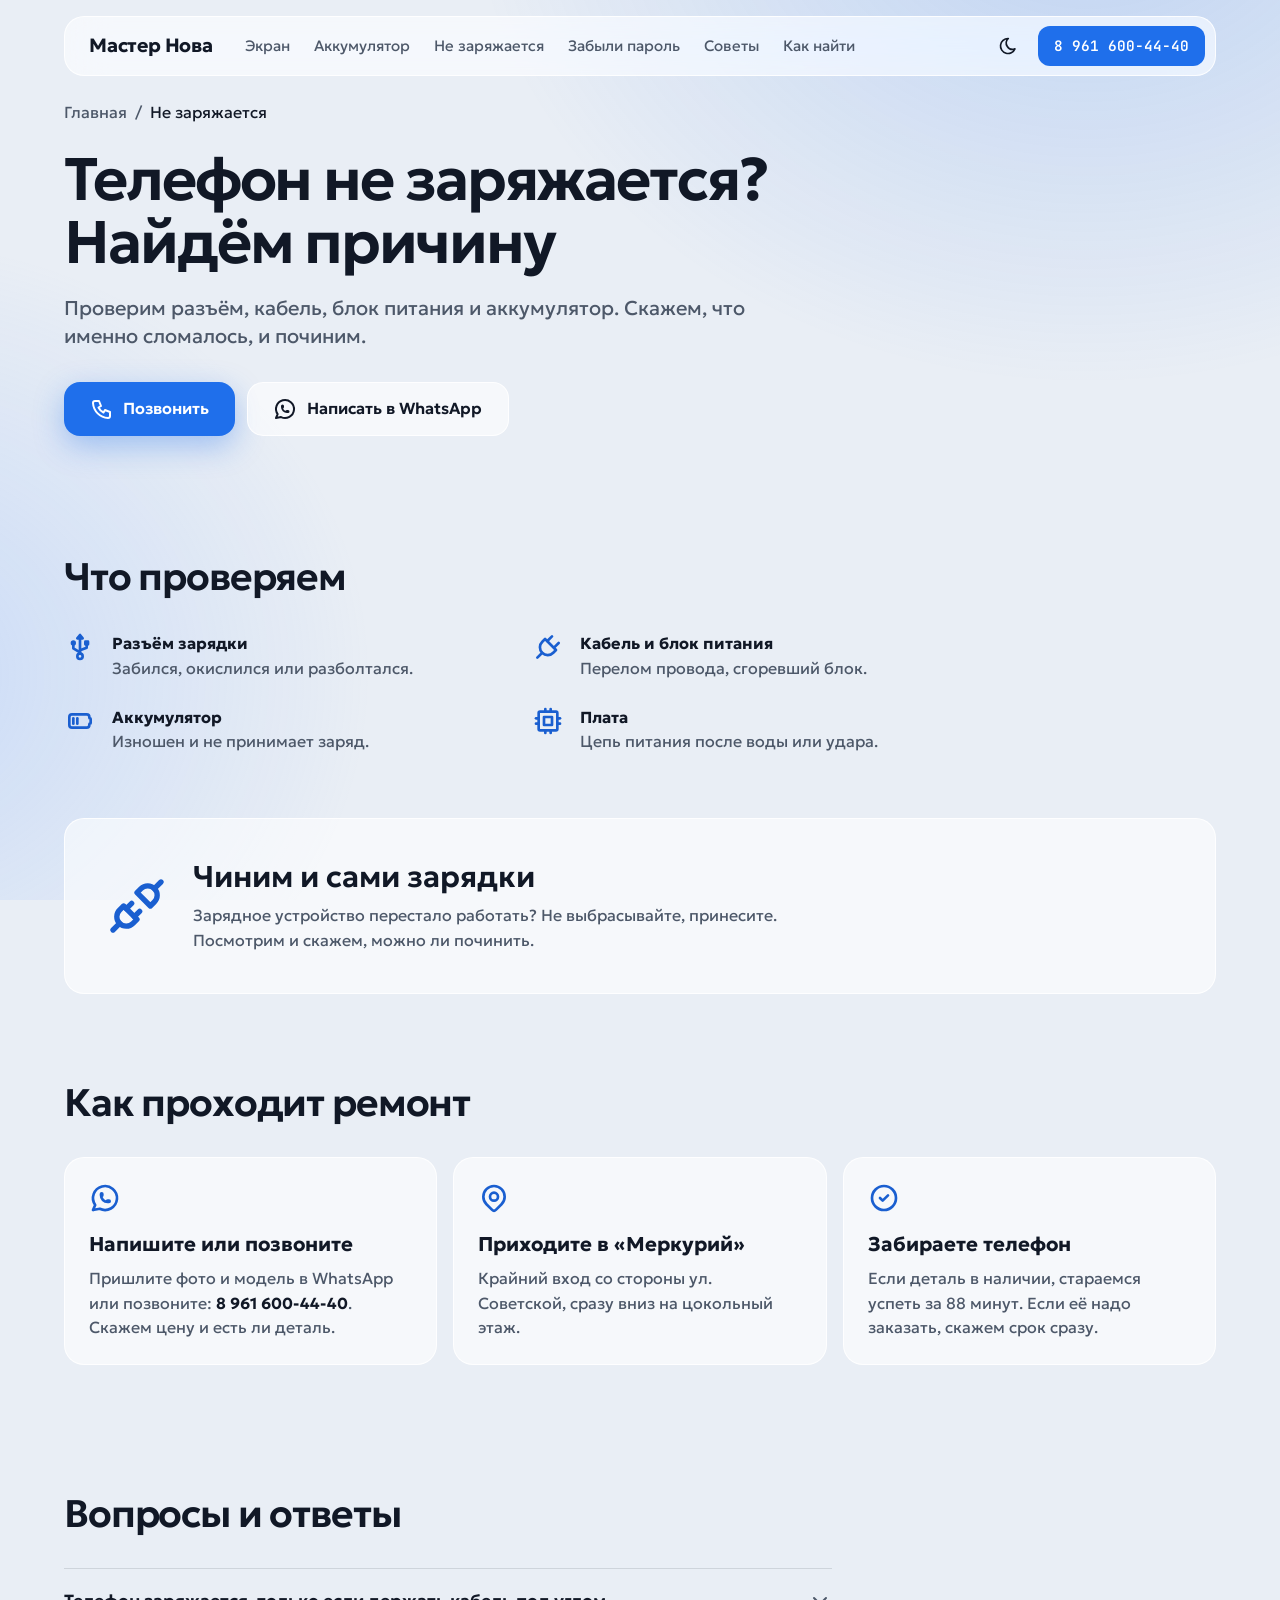
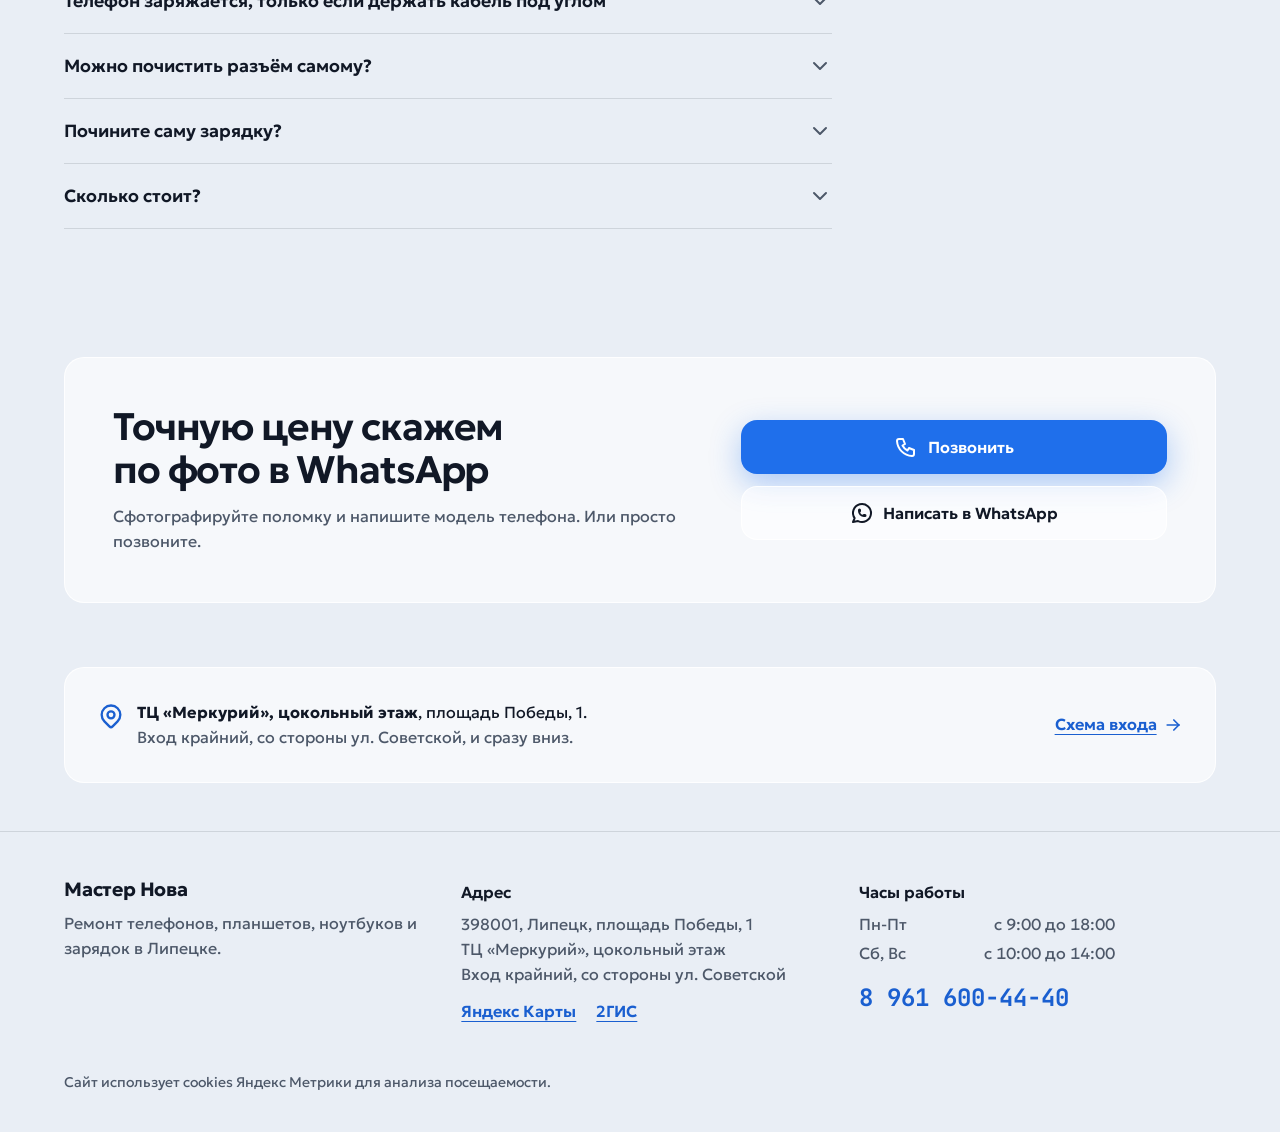
==== commit 6a9a96cf: "Обновление сайта 10.10.2026 23:40 МСК" ====
--- a/ne-zaryazhaetsya/index.html
+++ b/ne-zaryazhaetsya/index.html
@@ -6,12 +6,32 @@
 <title>Телефон не заряжается: ремонт в Липецке | Мастер Нова</title>
 <meta name="description" content="Телефон не заряжается? Найдём причину: разъём, кабель, блок питания или аккумулятор. Чиним и сами зарядные устройства. ТЦ «Меркурий», Липецк.">
 <link rel="canonical" href="https://masternova.ru/ne-zaryazhaetsya/">
-<meta name="theme-color" content="#0f1216">
+<meta name="theme-color" content="#e9eef5">
+<script>
+// Тема до первой отрисовки: выбор пользователя из localStorage, иначе настройка устройства
+(function () {
+  var d = document.documentElement, mq = window.matchMedia('(prefers-color-scheme: dark)'), saved = null;
+  try { saved = localStorage.getItem('theme'); } catch (e) {}
+  window.applyTheme = function (t) {
+    d.setAttribute('data-theme', t);
+    var m = document.querySelector('meta[name="theme-color"]');
+    if (m) m.setAttribute('content', t === 'dark' ? '#080b11' : '#e9eef5');
+    var b = document.querySelector('[data-theme-toggle]');
+    if (b) b.setAttribute('aria-pressed', t === 'dark' ? 'true' : 'false');
+  };
+  applyTheme(saved === 'dark' || saved === 'light' ? saved : (mq.matches ? 'dark' : 'light'));
+  // Пока посетитель сам не выбрал тему, следуем за устройством
+  if (mq.addEventListener) mq.addEventListener('change', function (e) {
+    var s = null; try { s = localStorage.getItem('theme'); } catch (x) {}
+    if (!s) applyTheme(e.matches ? 'dark' : 'light');
+  });
+})();
+</script>
 <meta name="format-detection" content="telephone=no">
 <link rel="icon" href="/favicon.ico" sizes="32x32">
 <link rel="icon" href="/favicon.svg" type="image/svg+xml">
 <link rel="apple-touch-icon" href="/apple-touch-icon.png">
-<link rel="preload" href="/fonts/onest-cyrillic.woff2" as="font" type="font/woff2" crossorigin>
+<link rel="preload" href="/fonts/geologica-cyrillic.woff2" as="font" type="font/woff2" crossorigin>
 <link rel="stylesheet" href="/assets/styles.css">
 <meta property="og:type" content="website">
 <meta property="og:locale" content="ru_RU">
@@ -153,43 +173,57 @@
 }
 </script>
 </head>
-<body class="bg-ink text-text font-sans antialiased">
-<a href="#main" class="sr-only focus:not-sr-only focus:fixed focus:top-3 focus:left-3 focus:z-50 focus:bg-sun focus:text-ink focus:px-4 focus:py-2 focus:rounded-box">К содержанию</a>
-
-<header class="sticky top-0 z-40 border-b border-line bg-ink/95 backdrop-blur">
-  <div class="wrap flex h-16 md:h-[72px] items-center justify-between gap-4">
-    <a href="/" class="logo" aria-label="Мастер Нова, на главную">
-      <span aria-hidden="true" class="text-blue">МАСТЕР</span>
-      <span aria-hidden="true" class="inline-flex items-end">НОВ<svg class="logo-eye" viewBox="0 0 40 36" focusable="false"><path d="M20 2 38 34H2Z" fill="none" stroke="currentColor" stroke-width="3.2" stroke-linejoin="round"/><path d="M11 24c3-4.2 6-6 9-6s6 1.8 9 6c-3 4.2-6 6-9 6s-6-1.8-9-6Z" fill="none" stroke="currentColor" stroke-width="2.2"/><circle cx="20" cy="24" r="2.6" fill="#e04a3a"/></svg></span>
-    </a>
-    <nav aria-label="Основное меню" class="hidden lg:block">
-      <ul class="flex items-center gap-7 text-[17px]">
-        <li><a class="nav-link" href="/zamena-ekrana/">Экран</a></li>
-        <li><a class="nav-link" href="/zamena-akkumulyatora/">Аккумулятор</a></li>
-        <li><a class="nav-link" href="/ne-zaryazhaetsya/">Не заряжается</a></li>
-        <li><a class="nav-link" href="/zabyli-parol/">Забыли пароль</a></li>
-        <li><a class="nav-link" href="/sovety/">Советы</a></li>
-        <li><a class="nav-link" href="/#kak-nayti">Как найти</a></li>
-      </ul>
-    </nav>
-    <div class="flex items-center gap-2">
-      <a href="tel:+79616004440" class="hidden md:inline-flex btn btn-call btn-sm"><svg class="size-5 shrink-0" aria-hidden="true" focusable="false"
-  xmlns="http://www.w3.org/2000/svg"
- 
- 
-  viewBox="0 0 24 24"
-  fill="none"
-  stroke="currentColor"
-  stroke-width="2"
-  stroke-linecap="round"
-  stroke-linejoin="round"
- 
->
-  <path stroke="none" d="M0 0h24v24H0z" fill="none" />
-  <path d="M5 4h4l2 5l-2.5 1.5a11 11 0 0 0 5 5l1.5 -2.5l5 2v4a2 2 0 0 1 -2 2a16 16 0 0 1 -15 -15a2 2 0 0 1 2 -2" />
-</svg><span>8 961 600-44-40</span></a>
-      <details class="menu lg:hidden">
-        <summary aria-label="Меню" class="menu-btn"><svg class="size-7 shrink-0" aria-hidden="true" focusable="false"
+<body class="font-sans antialiased">
+<a href="#main" class="sr-only focus:not-sr-only focus:fixed focus:top-3 focus:left-3 focus:z-50 focus:bg-accent focus:text-white focus:px-4 focus:py-2 focus:rounded-box">К содержанию</a>
+
+<header class="sticky top-0 z-40 pt-2 md:pt-4">
+  <div class="wrap">
+    <div class="glass-blur rounded-[20px] flex h-14 md:h-15 items-center justify-between gap-4 pl-4 pr-1.5 md:pl-6 md:pr-2.5">
+      <a href="/" class="logo">Мастер Нова</a>
+      <nav aria-label="Основное меню" class="hidden lg:block grow pl-4">
+        <ul class="flex items-center gap-6 text-[15px]">
+          <li><a class="nav-link" href="/zamena-ekrana/">Экран</a></li>
+          <li><a class="nav-link" href="/zamena-akkumulyatora/">Аккумулятор</a></li>
+          <li><a class="nav-link" href="/ne-zaryazhaetsya/">Не заряжается</a></li>
+          <li><a class="nav-link" href="/zabyli-parol/">Забыли пароль</a></li>
+          <li><a class="nav-link" href="/sovety/">Советы</a></li>
+          <li><a class="nav-link" href="/#kak-nayti">Как найти</a></li>
+        </ul>
+      </nav>
+      <div class="flex items-center gap-1 md:gap-2">
+        <button type="button" class="icon-btn theme-btn" data-theme-toggle aria-label="Тёмная тема" aria-pressed="false"><svg class="i-moon size-5 shrink-0" aria-hidden="true" focusable="false"
+  xmlns="http://www.w3.org/2000/svg"
+ 
+ 
+  viewBox="0 0 24 24"
+  fill="none"
+  stroke="currentColor"
+  stroke-width="2"
+  stroke-linecap="round"
+  stroke-linejoin="round"
+ 
+>
+  <path stroke="none" d="M0 0h24v24H0z" fill="none" />
+  <path d="M12 3c.132 0 .263 0 .393 0a7.5 7.5 0 0 0 7.92 12.446a9 9 0 1 1 -8.313 -12.454l0 .008" />
+</svg><svg class="i-sun size-5 shrink-0" aria-hidden="true" focusable="false"
+  xmlns="http://www.w3.org/2000/svg"
+ 
+ 
+  viewBox="0 0 24 24"
+  fill="none"
+  stroke="currentColor"
+  stroke-width="2"
+  stroke-linecap="round"
+  stroke-linejoin="round"
+ 
+>
+  <path stroke="none" d="M0 0h24v24H0z" fill="none" />
+  <path d="M8 12a4 4 0 1 0 8 0a4 4 0 1 0 -8 0" />
+  <path d="M3 12h1m8 -9v1m8 8h1m-9 8v1m-6.4 -15.4l.7 .7m12.1 -.7l-.7 .7m0 11.4l.7 .7m-12.1 -.7l-.7 .7" />
+</svg></button>
+        <a href="tel:+79616004440" class="hidden md:inline-flex btn btn-call btn-sm font-mono tabular-nums">8 961 600-44-40</a>
+        <details class="menu lg:hidden">
+          <summary aria-label="Меню" class="menu-btn icon-btn"><svg class="size-6 shrink-0" aria-hidden="true" focusable="false"
   xmlns="http://www.w3.org/2000/svg"
  
  
@@ -206,24 +240,25 @@
   <path d="M4 12l16 0" />
   <path d="M4 18l16 0" />
 </svg></summary>
-        <nav aria-label="Меню" class="menu-panel">
-          <a href="/zamena-ekrana/">Замена экрана</a>
-          <a href="/zamena-akkumulyatora/">Аккумулятор</a>
-          <a href="/ne-zaryazhaetsya/">Не заряжается</a>
-          <a href="/zabyli-parol/">Забыли пароль</a>
-          <a href="/sovety/">Советы</a>
-          <a href="/#kak-nayti">Как найти</a>
-        </nav>
-      </details>
+          <nav aria-label="Меню" class="menu-panel">
+            <a href="/zamena-ekrana/">Замена экрана</a>
+            <a href="/zamena-akkumulyatora/">Аккумулятор</a>
+            <a href="/ne-zaryazhaetsya/">Не заряжается</a>
+            <a href="/zabyli-parol/">Забыли пароль</a>
+            <a href="/sovety/">Советы</a>
+            <a href="/#kak-nayti">Как найти</a>
+          </nav>
+        </details>
+      </div>
     </div>
   </div>
 </header>
 
 <main id="main">
-<nav aria-label="Навигация" class="wrap pt-6 text-base text-muted"><a href="/" class="hover:text-text underline-offset-4 hover:underline">Главная</a><span aria-hidden="true" class="px-2">/</span><span aria-current="page" class="text-text">Не заряжается</span></nav><section class="wrap pt-6 pb-10 md:pb-14">
+<nav aria-label="Навигация" class="wrap pt-6 text-base text-muted max-md:text-center"><a href="/" class="hover:text-text underline-offset-4 hover:underline">Главная</a><span aria-hidden="true" class="px-2">/</span><span aria-current="page" class="text-text">Не заряжается</span></nav><section class="wrap pt-6 pb-10 md:pb-14">
   <h1 class="h1 max-w-[22ch]">Телефон не заряжается? Найдём причину</h1>
-  <p class="mt-5 text-lg md:text-xl text-muted max-w-[52ch]">Проверим разъём, кабель, блок питания и аккумулятор. Скажем, что именно сломалось, и починим.</p>
-  <div class="mt-8 grid gap-3 sm:flex sm:flex-wrap"><a href="tel:+79616004440" class="btn btn-call "><svg class="size-6 shrink-0" aria-hidden="true" focusable="false"
+  <p class="mt-5 text-lg md:text-xl text-muted max-w-[52ch] max-md:text-center max-md:mx-auto">Проверим разъём, кабель, блок питания и аккумулятор. Скажем, что именно сломалось, и починим.</p>
+  <div class="mt-8 grid gap-3 sm:flex sm:flex-wrap sm:max-md:justify-center"><a href="tel:+79616004440" class="btn btn-call "><svg class="size-6 shrink-0" aria-hidden="true" focusable="false"
   xmlns="http://www.w3.org/2000/svg"
  
  
@@ -258,7 +293,7 @@
 <section class="wrap py-12 md:py-16" aria-labelledby="check-title">
   <h2 id="check-title" class="h2">Что проверяем</h2>
   <ul class="mt-8 grid gap-x-10 gap-y-6 md:grid-cols-2 max-w-4xl">
-    <li class="flex gap-4"><svg class="size-8 text-sun shrink-0" aria-hidden="true" focusable="false"
+    <li class="flex gap-4"><svg class="size-8 text-accent-text shrink-0" aria-hidden="true" focusable="false"
   xmlns="http://www.w3.org/2000/svg"
  
  
@@ -279,7 +314,7 @@
   <path d="M6 9a1 1 0 1 0 2 0a1 1 0 1 0 -2 0" />
   <path d="M10 5.5h4l-2 -2.5l-2 2.5" />
 </svg><span><b>Разъём зарядки</b><span class="block text-muted">Забился, окислился или разболтался.</span></span></li>
-    <li class="flex gap-4"><svg class="size-8 text-sun shrink-0" aria-hidden="true" focusable="false"
+    <li class="flex gap-4"><svg class="size-8 text-accent-text shrink-0" aria-hidden="true" focusable="false"
   xmlns="http://www.w3.org/2000/svg"
  
  
@@ -297,7 +332,7 @@
   <path d="M15 4l-3.5 3.5" />
   <path d="M20 9l-3.5 3.5" />
 </svg><span><b>Кабель и блок питания</b><span class="block text-muted">Перелом провода, сгоревший блок.</span></span></li>
-    <li class="flex gap-4"><svg class="size-8 text-sun shrink-0" aria-hidden="true" focusable="false"
+    <li class="flex gap-4"><svg class="size-8 text-accent-text shrink-0" aria-hidden="true" focusable="false"
   xmlns="http://www.w3.org/2000/svg"
  
  
@@ -314,7 +349,7 @@
   <path d="M7 10l0 4" />
   <path d="M10 10l0 4" />
 </svg><span><b>Аккумулятор</b><span class="block text-muted">Изношен и не принимает заряд.</span></span></li>
-    <li class="flex gap-4"><svg class="size-8 text-sun shrink-0" aria-hidden="true" focusable="false"
+    <li class="flex gap-4"><svg class="size-8 text-accent-text shrink-0" aria-hidden="true" focusable="false"
   xmlns="http://www.w3.org/2000/svg"
  
  
@@ -342,8 +377,8 @@
 </section>
 
 <section class="wrap pb-6" aria-labelledby="chargers-title">
-  <div class="rounded-box bg-blue-deep p-7 md:p-10 flex flex-col md:flex-row gap-6 md:items-center">
-    <svg class="size-16 text-sun shrink-0" aria-hidden="true" focusable="false"
+  <div class="rounded-box glass p-7 md:p-10 flex flex-col md:flex-row gap-6 md:items-center">
+    <svg class="size-16 text-accent-text shrink-0" aria-hidden="true" focusable="false"
   xmlns="http://www.w3.org/2000/svg"
  
  
@@ -364,8 +399,8 @@
   <path d="M13 14l-2 2" />
 </svg>
     <div>
-      <h2 id="chargers-title" class="text-2xl md:text-3xl font-extrabold">Чиним и сами зарядки</h2>
-      <p class="mt-2 text-sky-100 max-w-[56ch]">Зарядное устройство перестало работать? Не выбрасывайте, принесите. Посмотрим и скажем, можно ли починить.</p>
+      <h2 id="chargers-title" class="text-2xl md:text-3xl font-semibold">Чиним и сами зарядки</h2>
+      <p class="mt-2 text-muted max-w-[56ch]">Зарядное устройство перестало работать? Не выбрасывайте, принесите. Посмотрим и скажем, можно ли починить.</p>
     </div>
   </div>
 </section>
@@ -373,7 +408,7 @@
 
 <section class="wrap py-12 md:py-16" aria-labelledby="steps-title">
   <h2 id="steps-title" class="h2">Как проходит ремонт</h2>
-  <ol class="mt-8 grid gap-4 md:grid-cols-3"><li class="rounded-box bg-panel border border-line p-6"><svg class="size-8 text-sun shrink-0" aria-hidden="true" focusable="false"
+  <ol class="mt-8 grid gap-4 md:grid-cols-3"><li class="rounded-box glass p-6"><svg class="size-8 text-accent-text shrink-0" aria-hidden="true" focusable="false"
   xmlns="http://www.w3.org/2000/svg"
  
  
@@ -389,7 +424,7 @@
   <path d="M3 21l1.65 -3.8a9 9 0 1 1 3.4 2.9l-5.05 .9" />
   <path d="M9 10a.5 .5 0 0 0 1 0v-1a.5 .5 0 0 0 -1 0v1a5 5 0 0 0 5 5h1a.5 .5 0 0 0 0 -1h-1a.5 .5 0 0 0 0 1" />
 </svg>
-  <h3 class="mt-4 text-xl font-bold">Напишите или позвоните</h3><p class="mt-2 text-muted">Пришлите фото и модель в WhatsApp или позвоните: <a href="tel:+79616004440" class="whitespace-nowrap font-bold text-text">8 961 600-44-40</a>. Скажем цену и есть ли деталь.</p></li><li class="rounded-box bg-panel border border-line p-6"><svg class="size-8 text-sun shrink-0" aria-hidden="true" focusable="false"
+  <h3 class="mt-4 text-xl font-bold">Напишите или позвоните</h3><p class="mt-2 text-muted">Пришлите фото и модель в WhatsApp или позвоните: <a href="tel:+79616004440" class="whitespace-nowrap font-bold text-text">8 961 600-44-40</a>. Скажем цену и есть ли деталь.</p></li><li class="rounded-box glass p-6"><svg class="size-8 text-accent-text shrink-0" aria-hidden="true" focusable="false"
   xmlns="http://www.w3.org/2000/svg"
  
  
@@ -405,7 +440,7 @@
   <path d="M9 11a3 3 0 1 0 6 0a3 3 0 0 0 -6 0" />
   <path d="M17.657 16.657l-4.243 4.243a2 2 0 0 1 -2.827 0l-4.244 -4.243a8 8 0 1 1 11.314 0" />
 </svg>
-  <h3 class="mt-4 text-xl font-bold">Приходите в «Меркурий»</h3><p class="mt-2 text-muted">Крайний вход со стороны ул. Советской, сразу вниз на цокольный этаж.</p></li><li class="rounded-box bg-panel border border-line p-6"><svg class="size-8 text-sun shrink-0" aria-hidden="true" focusable="false"
+  <h3 class="mt-4 text-xl font-bold">Приходите в «Меркурий»</h3><p class="mt-2 text-muted">Крайний вход со стороны ул. Советской, сразу вниз на цокольный этаж.</p></li><li class="rounded-box glass p-6"><svg class="size-8 text-accent-text shrink-0" aria-hidden="true" focusable="false"
   xmlns="http://www.w3.org/2000/svg"
  
  
@@ -426,7 +461,7 @@
 
 <section class="wrap py-12 md:py-16" aria-labelledby="faq-title">
   <h2 id="faq-title" class="h2">Вопросы и ответы</h2>
-  <div class="mt-8 max-w-3xl divide-y divide-line border-y border-line"><details class="faq group">
+  <div class="mt-8 max-w-3xl divide-y divide-edge border-y border-edge"><details class="faq group">
   <summary><span>Телефон заряжается, только если держать кабель под углом</span><svg class="size-6 text-muted transition-transform group-open:rotate-180 shrink-0" aria-hidden="true" focusable="false"
   xmlns="http://www.w3.org/2000/svg"
  
@@ -497,10 +532,10 @@
 </details></div>
 </section>
 <section class="wrap py-12 md:py-16" aria-labelledby="cta-title">
-  <div class="rounded-box bg-blue-deep px-6 py-10 md:px-12 md:py-12 grid gap-8 md:grid-cols-[1.4fr_1fr] md:items-center">
-    <div>
+  <div class="rounded-box glass px-6 py-10 md:px-12 md:py-12 grid gap-8 md:grid-cols-[1.4fr_1fr] md:items-center">
+    <div class="max-md:text-center">
       <h2 id="cta-title" class="h2">Точную цену скажем по фото в WhatsApp</h2>
-      <p class="mt-3 text-sky-100 max-w-[52ch]">Сфотографируйте поломку и напишите модель телефона. Или просто позвоните.</p>
+      <p class="mt-3 text-muted max-w-[52ch] max-md:mx-auto">Сфотографируйте поломку и напишите модель телефона. Или просто позвоните.</p>
     </div>
     <div class="grid gap-3 sm:grid-cols-2 md:grid-cols-1"><a href="tel:+79616004440" class="btn btn-call "><svg class="size-6 shrink-0" aria-hidden="true" focusable="false"
   xmlns="http://www.w3.org/2000/svg"
@@ -535,8 +570,8 @@
   </div>
 </section>
 <section class="wrap pb-6" aria-label="Как нас найти">
-  <div class="rounded-box border border-line p-6 md:p-8 flex flex-col md:flex-row gap-6 md:items-center md:justify-between">
-    <p class="flex gap-3 items-start"><svg class="size-7 text-sun mt-0.5 shrink-0" aria-hidden="true" focusable="false"
+  <div class="rounded-box glass p-6 md:p-8 flex flex-col md:flex-row gap-6 md:items-center md:justify-between">
+    <p class="flex gap-3 items-start"><svg class="size-7 text-accent-text mt-0.5 shrink-0" aria-hidden="true" focusable="false"
   xmlns="http://www.w3.org/2000/svg"
  
  
@@ -575,30 +610,32 @@
 </section>
 </main>
 
-<footer class="border-t border-line mt-6 pb-28 md:pb-10">
-  <div class="wrap grid gap-10 py-12 md:grid-cols-3">
+<footer class="border-t border-edge mt-6 pb-28 md:pb-10">
+  <div class="wrap grid gap-10 py-12 md:grid-cols-3 max-md:text-center">
     <div>
-      <p class="text-xl font-extrabold">Мастер Нова</p>
-      <p class="mt-2 text-muted">Ремонт телефонов, планшетов, ноутбуков и зарядок в Липецке.</p>
+      <p class="logo">Мастер Нова</p>
+      <p class="mt-3 text-muted">Ремонт телефонов, планшетов, ноутбуков и зарядок в Липецке.</p>
     </div>
     <div>
-      <p class="font-bold">Адрес</p>
+      <p class="font-semibold">Адрес</p>
       <address class="not-italic mt-2 text-muted">398001, Липецк, площадь Победы, 1<br>ТЦ «Меркурий», цокольный этаж<br>Вход крайний, со стороны ул. Советской</address>
-      <p class="mt-3 flex flex-wrap gap-x-5 gap-y-2">
+      <p class="mt-3 flex flex-wrap gap-x-5 gap-y-2 max-md:justify-center">
         <a href="https://yandex.ru/maps/org/master_nova/114632558328/" class="link-arrow" target="_blank" rel="noopener">Яндекс Карты</a>
         <a href="https://2gis.ru/lipetsk/firm/7881827628881690" class="link-arrow" target="_blank" rel="noopener">2ГИС</a>
       </p>
     </div>
     <div>
-      <p class="font-bold">Часы работы</p>
-      <dl class="mt-2 text-muted max-w-64 grid gap-1"><div class="flex justify-between gap-4"><dt>Пн-Пт</dt><dd class="tabular-nums">с 9:00 до 18:00</dd></div><div class="flex justify-between gap-4"><dt>Сб, Вс</dt><dd class="tabular-nums">с 10:00 до 14:00</dd></div></dl>
-      <p class="mt-4"><a href="tel:+79616004440" class="text-2xl font-extrabold tabular-nums hover:text-sun">8 961 600-44-40</a></p>
+      <p class="font-semibold">Часы работы</p>
+      <dl class="mt-2 text-muted max-w-64 grid gap-1 max-md:mx-auto"><div class="flex justify-between gap-4"><dt>Пн-Пт</dt><dd class="tabular-nums">с 9:00 до 18:00</dd></div><div class="flex justify-between gap-4"><dt>Сб, Вс</dt><dd class="tabular-nums">с 10:00 до 14:00</dd></div></dl>
+      <p class="mt-4"><a href="tel:+79616004440" class="font-mono text-2xl font-bold tabular-nums text-accent-text hover:text-text">8 961 600-44-40</a></p>
     </div>
   </div>
+  <p class="wrap text-sm text-muted max-md:text-center">Сайт использует cookies Яндекс Метрики для анализа посещаемости.</p>
 </footer>
 
-<div class="fixed inset-x-0 bottom-0 z-40 grid grid-cols-2 gap-2 border-t border-line bg-ink/95 p-2 backdrop-blur md:hidden" role="region" aria-label="Связаться">
-  <a href="tel:+79616004440" class="btn btn-call"><svg class="size-6 shrink-0" aria-hidden="true" focusable="false"
+<div class="fixed inset-x-0 bottom-0 z-40 p-2 md:hidden" role="region" aria-label="Связаться">
+  <div class="glass-blur rounded-[20px] grid grid-cols-2 gap-2 p-2">
+    <a href="tel:+79616004440" class="btn btn-call !min-h-12 !shadow-none"><svg class="size-5 shrink-0" aria-hidden="true" focusable="false"
   xmlns="http://www.w3.org/2000/svg"
  
  
@@ -613,7 +650,7 @@
   <path stroke="none" d="M0 0h24v24H0z" fill="none" />
   <path d="M5 4h4l2 5l-2.5 1.5a11 11 0 0 0 5 5l1.5 -2.5l5 2v4a2 2 0 0 1 -2 2a16 16 0 0 1 -15 -15a2 2 0 0 1 2 -2" />
 </svg><span>Позвонить</span></a>
-  <a href="https://wa.me/79616004440" class="btn btn-wa" target="_blank" rel="noopener"><svg class="size-6 shrink-0" aria-hidden="true" focusable="false"
+    <a href="https://wa.me/79616004440" class="btn btn-wa !min-h-12" target="_blank" rel="noopener"><svg class="size-5 shrink-0" aria-hidden="true" focusable="false"
   xmlns="http://www.w3.org/2000/svg"
  
  
@@ -629,9 +666,20 @@
   <path d="M3 21l1.65 -3.8a9 9 0 1 1 3.4 2.9l-5.05 .9" />
   <path d="M9 10a.5 .5 0 0 0 1 0v-1a.5 .5 0 0 0 -1 0v1a5 5 0 0 0 5 5h1a.5 .5 0 0 0 0 -1h-1a.5 .5 0 0 0 0 1" />
 </svg><span>WhatsApp</span></a>
+  </div>
 </div>
 
 <script>
+// Переключатель темы: выбор запоминаем, дальше он важнее настройки устройства
+(function () {
+  var b = document.querySelector('[data-theme-toggle]'); if (!b || !window.applyTheme) return;
+  applyTheme(document.documentElement.getAttribute('data-theme'));
+  b.addEventListener('click', function () {
+    var t = document.documentElement.getAttribute('data-theme') === 'dark' ? 'light' : 'dark';
+    applyTheme(t);
+    try { localStorage.setItem('theme', t); } catch (e) {}
+  });
+})();
 // Цели Метрики: один обработчик на все ссылки, распознаём по href
 (function () {
   function goal(id) { if (typeof ym === 'function') ym(window.YM_ID, 'reachGoal', id); }
--- a/assets/styles.css
+++ b/assets/styles.css
@@ -1,2 +1,2 @@
 /*! tailwindcss v4.3.3 | MIT License | https://tailwindcss.com */
-@layer properties{@supports (((-webkit-hyphens:none)) and (not (margin-trim:inline))) or ((-moz-orient:inline) and (not (color:rgb(from red r g b)))){*,:before,:after,::backdrop{--tw-rotate-x:initial;--tw-rotate-y:initial;--tw-rotate-z:initial;--tw-skew-x:initial;--tw-skew-y:initial;--tw-divide-y-reverse:0;--tw-border-style:solid;--tw-leading:initial;--tw-font-weight:initial;--tw-tracking:initial;--tw-ordinal:initial;--tw-slashed-zero:initial;--tw-numeric-figure:initial;--tw-numeric-spacing:initial;--tw-numeric-fraction:initial;--tw-shadow:0 0 #0000;--tw-shadow-color:initial;--tw-shadow-alpha:100%;--tw-inset-shadow:0 0 #0000;--tw-inset-shadow-color:initial;--tw-inset-shadow-alpha:100%;--tw-ring-color:initial;--tw-ring-shadow:0 0 #0000;--tw-inset-ring-color:initial;--tw-inset-ring-shadow:0 0 #0000;--tw-ring-inset:initial;--tw-ring-offset-width:0px;--tw-ring-offset-color:#fff;--tw-ring-offset-shadow:0 0 #0000;--tw-outline-style:solid;--tw-backdrop-blur:initial;--tw-backdrop-brightness:initial;--tw-backdrop-contrast:initial;--tw-backdrop-grayscale:initial;--tw-backdrop-hue-rotate:initial;--tw-backdrop-invert:initial;--tw-backdrop-opacity:initial;--tw-backdrop-saturate:initial;--tw-backdrop-sepia:initial}}}@layer theme{:root,:host{--font-sans:"Onest", "Segoe UI", Roboto, Arial, sans-serif;--font-mono:ui-monospace, SFMono-Regular, Menlo, Monaco, Consolas, "Liberation Mono", "Courier New", monospace;--color-sky-100:oklch(95.1% .026 236.824);--color-sky-300:oklch(82.8% .111 230.318);--spacing:.25rem;--container-3xl:48rem;--container-4xl:56rem;--text-sm:.875rem;--text-sm--line-height:calc(1.25 / .875);--text-base:1rem;--text-base--line-height:calc(1.5 / 1);--text-lg:1.125rem;--text-lg--line-height:calc(1.75 / 1.125);--text-xl:1.25rem;--text-xl--line-height:calc(1.75 / 1.25);--text-2xl:1.5rem;--text-2xl--line-height:calc(2 / 1.5);--text-3xl:1.875rem;--text-3xl--line-height:calc(2.25 / 1.875);--text-7xl:4.5rem;--text-7xl--line-height:1;--text-8xl:6rem;--text-8xl--line-height:1;--font-weight-semibold:600;--font-weight-bold:700;--font-weight-extrabold:800;--tracking-wide:.025em;--default-transition-duration:.15s;--default-transition-timing-function:cubic-bezier(.4, 0, .2, 1);--default-font-family:var(--font-sans);--default-mono-font-family:var(--font-mono);--color-ink:#0f1216;--color-panel:#171c23;--color-line:#2a313b;--color-text:#eef1f5;--color-muted:#aab4c0;--color-blue:#4a8ae0;--color-blue-deep:#1d4a8a;--color-sun:#f6d43c;--radius-box:14px}}@layer base{*,:after,:before,::backdrop{box-sizing:border-box;border:0 solid;margin:0;padding:0}::file-selector-button{box-sizing:border-box;border:0 solid;margin:0;padding:0}html,:host{-webkit-text-size-adjust:100%;tab-size:4;line-height:1.5;font-family:var(--default-font-family,-apple-system, BlinkMacSystemFont, "Segoe UI", Roboto, "Helvetica Neue", "Noto Sans", Arial, sans-serif, "Apple Color Emoji", "Segoe UI Emoji", "Segoe UI Symbol", "Noto Color Emoji");font-feature-settings:var(--default-font-feature-settings,normal);font-variation-settings:var(--default-font-variation-settings,normal);-webkit-tap-highlight-color:transparent}hr{height:0;color:inherit;border-top-width:1px}abbr:where([title]){-webkit-text-decoration:underline dotted;text-decoration:underline dotted}h1,h2,h3,h4,h5,h6{font-size:inherit;font-weight:inherit}a{color:inherit;-webkit-text-decoration:inherit;-webkit-text-decoration:inherit;-webkit-text-decoration:inherit;text-decoration:inherit}b,strong{font-weight:bolder}code,kbd,samp,pre{font-family:var(--default-mono-font-family,ui-monospace, SFMono-Regular, Menlo, Monaco, Consolas, "Liberation Mono", "Courier New", monospace);font-feature-settings:var(--default-mono-font-feature-settings,normal);font-variation-settings:var(--default-mono-font-variation-settings,normal);font-size:1em}small{font-size:80%}sub,sup{vertical-align:baseline;font-size:75%;line-height:0;position:relative}sub{bottom:-.25em}sup{top:-.5em}table{text-indent:0;border-color:inherit;border-collapse:collapse}:-moz-focusring:where(:not(iframe)){outline:auto}progress{vertical-align:baseline}summary{display:list-item}ol,ul,menu{list-style:none}img,svg,video,canvas,audio,iframe,embed,object{vertical-align:middle;display:block}img,video{max-width:100%;height:auto}button,input,select,optgroup,textarea{font:inherit;font-feature-settings:inherit;font-variation-settings:inherit;letter-spacing:inherit;color:inherit;opacity:1;background-color:#0000;border-radius:0}::file-selector-button{font:inherit;font-feature-settings:inherit;font-variation-settings:inherit;letter-spacing:inherit;color:inherit;opacity:1;background-color:#0000;border-radius:0}:where(select:is([multiple],[size])) optgroup{font-weight:bolder}:where(select:is([multiple],[size])) optgroup option{padding-inline-start:20px}::file-selector-button{margin-inline-end:4px}::placeholder{opacity:1}@supports (not ((-webkit-appearance:-apple-pay-button))) or (contain-intrinsic-size:1px){::placeholder{color:currentColor}@supports (color:color-mix(in lab, red, red)){::placeholder{color:color-mix(in oklab, currentcolor 50%, transparent)}}}textarea{resize:vertical}::-webkit-search-decoration{-webkit-appearance:none}::-webkit-date-and-time-value{min-height:1lh;text-align:inherit}::-webkit-datetime-edit{display:inline-flex}::-webkit-datetime-edit-fields-wrapper{padding:0}::-webkit-datetime-edit{padding-block:0}::-webkit-datetime-edit-year-field{padding-block:0}::-webkit-datetime-edit-month-field{padding-block:0}::-webkit-datetime-edit-day-field{padding-block:0}::-webkit-datetime-edit-hour-field{padding-block:0}::-webkit-datetime-edit-minute-field{padding-block:0}::-webkit-datetime-edit-second-field{padding-block:0}::-webkit-datetime-edit-millisecond-field{padding-block:0}::-webkit-datetime-edit-meridiem-field{padding-block:0}::-webkit-calendar-picker-indicator{line-height:1}:-moz-ui-invalid{box-shadow:none}button,input:where([type=button],[type=reset],[type=submit]){appearance:button}::file-selector-button{appearance:button}::-webkit-inner-spin-button{height:auto}::-webkit-outer-spin-button{height:auto}[hidden]:where(:not([hidden=until-found])){display:none!important}html{scroll-behavior:smooth;scroll-padding-top:88px;font-size:18px}body{line-height:1.6}::selection{background:var(--color-sun);color:var(--color-ink)}:focus-visible{outline:3px solid var(--color-sun);outline-offset:3px;border-radius:6px}@media (prefers-reduced-motion:reduce){html{scroll-behavior:auto}}}@layer components{.logo{letter-spacing:.02em;color:var(--color-text);align-items:flex-end;gap:.45rem;font-size:1.3rem;font-weight:800;line-height:1;display:inline-flex}.logo-eye{width:1.12em;height:1em;color:var(--color-text);margin-left:.04em}.btn{border-radius:var(--radius-box);white-space:nowrap;justify-content:center;align-items:center;gap:.6rem;min-height:3.25rem;padding:.7rem 1.4rem;font-size:1.05rem;font-weight:700;line-height:1.2;transition:transform .15s,background-color .15s;display:inline-flex}.btn:active{transform:translateY(1px)scale(.99)}.btn-sm{min-height:2.75rem;padding:.5rem 1rem;font-size:1rem}.btn-call{background:var(--color-sun);color:#14171b}.btn-call:hover{background:#ffe066}.btn-wa{background:var(--color-panel);color:var(--color-text);box-shadow:inset 0 0 0 2px var(--color-blue)}.btn-wa:hover{background:#1f2630}.nav-link{color:var(--color-muted)}.nav-link:hover{color:var(--color-text)}.link-arrow{color:#8fbcf5;text-underline-offset:4px;align-items:center;gap:.4rem;font-weight:700;text-decoration:underline;text-decoration-thickness:1px;display:inline-flex}.link-arrow:hover{color:var(--color-text)}.menu{position:relative}.menu-btn{border-radius:var(--radius-box);cursor:pointer;place-items:center;width:3rem;height:3rem;list-style:none;display:grid}.menu-btn::-webkit-details-marker{display:none}.menu-btn:hover{background:var(--color-panel)}.menu-panel{border-radius:var(--radius-box);background:var(--color-panel);border:1px solid var(--color-line);width:min(18rem,100vw - 2rem);padding:.5rem;display:grid;position:absolute;top:3.5rem;right:0;box-shadow:0 18px 40px #00000073}.menu-panel a{border-radius:10px;padding:.8rem 1rem;font-weight:600}.menu-panel a:hover{background:#222a35}.faq summary{cursor:pointer;justify-content:space-between;align-items:center;gap:1rem;padding:1.15rem 0;font-size:1.1rem;font-weight:700;list-style:none;display:flex}.faq summary::-webkit-details-marker{display:none}.faq-a{color:var(--color-muted);max-width:62ch;padding-bottom:1.25rem}.faq-a a{color:#8fbcf5;text-underline-offset:3px;text-decoration:underline}.service-row{border-radius:10px;align-items:center;gap:1rem;padding:1rem .25rem;display:flex}.service-row:hover{background:var(--color-panel)}.step-num{background:var(--color-sun);color:#14171b;border-radius:999px;flex:none;place-items:center;width:2.2rem;height:2.2rem;font-weight:800;display:grid}.article-card{border-radius:var(--radius-box);background:var(--color-panel);border:1px solid var(--color-line);height:100%;padding:1.5rem;display:block}.article-card:hover{border-color:var(--color-blue)}.prose-nova{max-width:68ch}.prose-nova>*+*{margin-top:1.1em}.prose-nova h2{margin-top:2em;font-size:1.5rem;font-weight:800;line-height:1.25}.prose-nova h3{margin-top:1.6em;font-size:1.2rem;font-weight:700}.prose-nova ul,.prose-nova ol{padding-left:1.3em}.prose-nova ul{list-style:outside}.prose-nova ol{list-style:decimal}.prose-nova li+li{margin-top:.4em}.prose-nova li::marker{color:var(--color-sun)}.prose-nova a{color:#8fbcf5;text-underline-offset:3px;text-decoration:underline}.prose-nova strong{color:var(--color-text)}.prose-nova .note{border-radius:var(--radius-box);background:var(--color-panel);border-left:4px solid var(--color-sun);padding:1rem 1.25rem}}@layer utilities{.sr-only{clip-path:inset(50%);white-space:nowrap;border-width:0;width:1px;height:1px;margin:-1px;padding:0;position:absolute;overflow:hidden}.fixed{position:fixed}.static{position:static}.sticky{position:sticky}.inset-x-0{inset-inline:0}.top-0{top:0}.bottom-0{bottom:0}.z-40{z-index:40}.wrap{width:100%;max-width:72rem;margin-inline:auto;padding-inline:1rem}@media (min-width:48rem){.wrap{padding-inline:2rem}}.mx-auto{margin-inline:auto}.mt-0\.5{margin-top:calc(var(--spacing) * .5)}.mt-1{margin-top:var(--spacing)}.mt-2{margin-top:calc(var(--spacing) * 2)}.mt-3{margin-top:calc(var(--spacing) * 3)}.mt-4{margin-top:calc(var(--spacing) * 4)}.mt-5{margin-top:calc(var(--spacing) * 5)}.mt-6{margin-top:calc(var(--spacing) * 6)}.mt-8{margin-top:calc(var(--spacing) * 8)}.mt-10{margin-top:calc(var(--spacing) * 10)}.mb-2{margin-bottom:calc(var(--spacing) * 2)}.ml-auto{margin-left:auto}.block{display:block}.flex{display:flex}.grid{display:grid}.hidden{display:none}.inline{display:inline}.inline-flex{display:inline-flex}.size-5{width:calc(var(--spacing) * 5);height:calc(var(--spacing) * 5)}.size-6{width:calc(var(--spacing) * 6);height:calc(var(--spacing) * 6)}.size-7{width:calc(var(--spacing) * 7);height:calc(var(--spacing) * 7)}.size-8{width:calc(var(--spacing) * 8);height:calc(var(--spacing) * 8)}.size-9{width:calc(var(--spacing) * 9);height:calc(var(--spacing) * 9)}.size-10{width:calc(var(--spacing) * 10);height:calc(var(--spacing) * 10)}.size-12{width:calc(var(--spacing) * 12);height:calc(var(--spacing) * 12)}.size-16{width:calc(var(--spacing) * 16);height:calc(var(--spacing) * 16)}.h-16{height:calc(var(--spacing) * 16)}.h-auto{height:auto}.w-full{width:100%}.max-w-3xl{max-width:var(--container-3xl)}.max-w-4xl{max-width:var(--container-4xl)}.max-w-64{max-width:calc(var(--spacing) * 64)}.max-w-80{max-width:calc(var(--spacing) * 80)}.max-w-\[19rem\]{max-width:19rem}.max-w-\[20ch\]{max-width:20ch}.max-w-\[22ch\]{max-width:22ch}.max-w-\[24ch\]{max-width:24ch}.max-w-\[38ch\]{max-width:38ch}.max-w-\[44ch\]{max-width:44ch}.max-w-\[46ch\]{max-width:46ch}.max-w-\[48ch\]{max-width:48ch}.max-w-\[52ch\]{max-width:52ch}.max-w-\[56ch\]{max-width:56ch}.shrink-0{flex-shrink:0}.transform{transform:var(--tw-rotate-x,) var(--tw-rotate-y,) var(--tw-rotate-z,) var(--tw-skew-x,) var(--tw-skew-y,)}.grid-cols-2{grid-template-columns:repeat(2,minmax(0,1fr))}.flex-col{flex-direction:column}.flex-wrap{flex-wrap:wrap}.items-baseline{align-items:baseline}.items-center{align-items:center}.items-end{align-items:flex-end}.items-start{align-items:flex-start}.justify-between{justify-content:space-between}.justify-center{justify-content:center}.gap-1{gap:var(--spacing)}.gap-2{gap:calc(var(--spacing) * 2)}.gap-3{gap:calc(var(--spacing) * 3)}.gap-4{gap:calc(var(--spacing) * 4)}.gap-5{gap:calc(var(--spacing) * 5)}.gap-6{gap:calc(var(--spacing) * 6)}.gap-7{gap:calc(var(--spacing) * 7)}.gap-8{gap:calc(var(--spacing) * 8)}.gap-10{gap:calc(var(--spacing) * 10)}.gap-x-5{column-gap:calc(var(--spacing) * 5)}.gap-x-6{column-gap:calc(var(--spacing) * 6)}.gap-x-10{column-gap:calc(var(--spacing) * 10)}.gap-y-2{row-gap:calc(var(--spacing) * 2)}.gap-y-3{row-gap:calc(var(--spacing) * 3)}.gap-y-6{row-gap:calc(var(--spacing) * 6)}:where(.divide-y>:not(:last-child)){--tw-divide-y-reverse:0;border-bottom-style:var(--tw-border-style);border-top-style:var(--tw-border-style);border-top-width:calc(1px * var(--tw-divide-y-reverse));border-bottom-width:calc(1px * calc(1 - var(--tw-divide-y-reverse)))}:where(.divide-line>:not(:last-child)){border-color:var(--color-line)}.rounded-\[50\%\]{border-radius:50%}.rounded-box{border-radius:var(--radius-box)}.border{border-style:var(--tw-border-style);border-width:1px}.border-y{border-block-style:var(--tw-border-style);border-block-width:1px}.border-t{border-top-style:var(--tw-border-style);border-top-width:1px}.border-b{border-bottom-style:var(--tw-border-style);border-bottom-width:1px}.border-line{border-color:var(--color-line)}.bg-blue-deep{background-color:var(--color-blue-deep)}.bg-ink{background-color:var(--color-ink)}.bg-ink\/95{background-color:#0f1216f2}@supports (color:color-mix(in lab, red, red)){.bg-ink\/95{background-color:color-mix(in oklab, var(--color-ink) 95%, transparent)}}.bg-panel{background-color:var(--color-panel)}.bg-sun{background-color:var(--color-sun)}.p-2{padding:calc(var(--spacing) * 2)}.p-3{padding:calc(var(--spacing) * 3)}.p-5{padding:calc(var(--spacing) * 5)}.p-6{padding:calc(var(--spacing) * 6)}.p-7{padding:calc(var(--spacing) * 7)}.px-2{padding-inline:calc(var(--spacing) * 2)}.px-6{padding-inline:calc(var(--spacing) * 6)}.py-5{padding-block:calc(var(--spacing) * 5)}.py-8{padding-block:calc(var(--spacing) * 8)}.py-10{padding-block:calc(var(--spacing) * 10)}.py-12{padding-block:calc(var(--spacing) * 12)}.py-14{padding-block:calc(var(--spacing) * 14)}.py-20{padding-block:calc(var(--spacing) * 20)}.pt-6{padding-top:calc(var(--spacing) * 6)}.pt-10{padding-top:calc(var(--spacing) * 10)}.pt-12{padding-top:calc(var(--spacing) * 12)}.pb-2{padding-bottom:calc(var(--spacing) * 2)}.pb-6{padding-bottom:calc(var(--spacing) * 6)}.pb-10{padding-bottom:calc(var(--spacing) * 10)}.pb-14{padding-bottom:calc(var(--spacing) * 14)}.pb-28{padding-bottom:calc(var(--spacing) * 28)}.text-center{text-align:center}.font-sans{font-family:var(--font-sans)}.h1{letter-spacing:-.02em;text-wrap:balance;font-size:clamp(2rem,1.3rem + 3vw,3.4rem);font-weight:800;line-height:1.08}.h2{letter-spacing:-.015em;text-wrap:balance;font-size:clamp(1.6rem,1.2rem + 1.6vw,2.4rem);font-weight:800;line-height:1.15}.text-2xl{font-size:var(--text-2xl);line-height:var(--tw-leading,var(--text-2xl--line-height))}.text-7xl{font-size:var(--text-7xl);line-height:var(--tw-leading,var(--text-7xl--line-height))}.text-base{font-size:var(--text-base);line-height:var(--tw-leading,var(--text-base--line-height))}.text-lg{font-size:var(--text-lg);line-height:var(--tw-leading,var(--text-lg--line-height))}.text-sm{font-size:var(--text-sm);line-height:var(--tw-leading,var(--text-sm--line-height))}.text-xl{font-size:var(--text-xl);line-height:var(--tw-leading,var(--text-xl--line-height))}.text-\[7rem\]{font-size:7rem}.text-\[17px\]{font-size:17px}.leading-none{--tw-leading:1;line-height:1}.font-bold{--tw-font-weight:var(--font-weight-bold);font-weight:var(--font-weight-bold)}.font-extrabold{--tw-font-weight:var(--font-weight-extrabold);font-weight:var(--font-weight-extrabold)}.font-semibold{--tw-font-weight:var(--font-weight-semibold);font-weight:var(--font-weight-semibold)}.tracking-wide{--tw-tracking:var(--tracking-wide);letter-spacing:var(--tracking-wide)}.whitespace-nowrap{white-space:nowrap}.text-\[\#c8321f\]{color:#c8321f}.text-blue{color:var(--color-blue)}.text-ink{color:var(--color-ink)}.text-muted{color:var(--color-muted)}.text-sky-100{color:var(--color-sky-100)}.text-sun{color:var(--color-sun)}.text-text{color:var(--color-text)}.not-italic{font-style:normal}.tabular-nums{--tw-numeric-spacing:tabular-nums;font-variant-numeric:var(--tw-ordinal,) var(--tw-slashed-zero,) var(--tw-numeric-figure,) var(--tw-numeric-spacing,) var(--tw-numeric-fraction,)}.underline-offset-4{text-underline-offset:4px}.antialiased{-webkit-font-smoothing:antialiased;-moz-osx-font-smoothing:grayscale}.shadow-\[0_10px_30px_rgb\(0_0_0\/\.35\)\]{--tw-shadow:0 10px 30px var(--tw-shadow-color,#00000059);box-shadow:var(--tw-inset-shadow), var(--tw-inset-ring-shadow), var(--tw-ring-offset-shadow), var(--tw-ring-shadow), var(--tw-shadow)}.outline{outline-style:var(--tw-outline-style);outline-width:1px}.backdrop-blur{--tw-backdrop-blur:blur(8px);-webkit-backdrop-filter:var(--tw-backdrop-blur,) var(--tw-backdrop-brightness,) var(--tw-backdrop-contrast,) var(--tw-backdrop-grayscale,) var(--tw-backdrop-hue-rotate,) var(--tw-backdrop-invert,) var(--tw-backdrop-opacity,) var(--tw-backdrop-saturate,) var(--tw-backdrop-sepia,);backdrop-filter:var(--tw-backdrop-blur,) var(--tw-backdrop-brightness,) var(--tw-backdrop-contrast,) var(--tw-backdrop-grayscale,) var(--tw-backdrop-hue-rotate,) var(--tw-backdrop-invert,) var(--tw-backdrop-opacity,) var(--tw-backdrop-saturate,) var(--tw-backdrop-sepia,)}.transition-transform{transition-property:transform,translate,scale,rotate;transition-timing-function:var(--tw-ease,var(--default-transition-timing-function));transition-duration:var(--tw-duration,var(--default-transition-duration))}.group-open\:rotate-180:is(:where(.group):is([open],:popover-open,:open) *){rotate:180deg}@media (hover:hover){.group-hover\:text-sky-300:is(:where(.group):hover *){color:var(--color-sky-300)}.hover\:border-blue:hover{border-color:var(--color-blue)}.hover\:bg-\[\#22559c\]:hover{background-color:#22559c}.hover\:text-sun:hover{color:var(--color-sun)}.hover\:text-text:hover{color:var(--color-text)}.hover\:underline:hover{text-decoration-line:underline}}.focus\:not-sr-only:focus{clip-path:none;white-space:normal;width:auto;height:auto;margin:0;padding:0;position:static;overflow:visible}.focus\:fixed:focus{position:fixed}.focus\:top-3:focus{top:calc(var(--spacing) * 3)}.focus\:left-3:focus{left:calc(var(--spacing) * 3)}.focus\:z-50:focus{z-index:50}.focus\:rounded-box:focus{border-radius:var(--radius-box)}.focus\:bg-sun:focus{background-color:var(--color-sun)}.focus\:px-4:focus{padding-inline:calc(var(--spacing) * 4)}.focus\:py-2:focus{padding-block:calc(var(--spacing) * 2)}.focus\:text-ink:focus{color:var(--color-ink)}@media (min-width:40rem){.sm\:flex{display:flex}.sm\:grid-cols-2{grid-template-columns:repeat(2,minmax(0,1fr))}.sm\:flex-wrap{flex-wrap:wrap}}@media (min-width:48rem){.md\:order-1{order:1}.md\:order-2{order:2}.md\:row-span-2{grid-row:span 2/span 2}.md\:hidden{display:none}.md\:inline-flex{display:inline-flex}.md\:h-\[72px\]{height:72px}.md\:grid-cols-1{grid-template-columns:repeat(1,minmax(0,1fr))}.md\:grid-cols-2{grid-template-columns:repeat(2,minmax(0,1fr))}.md\:grid-cols-3{grid-template-columns:repeat(3,minmax(0,1fr))}.md\:grid-cols-\[1\.2fr_1fr\]{grid-template-columns:1.2fr 1fr}.md\:grid-cols-\[1\.3fr_1fr\]{grid-template-columns:1.3fr 1fr}.md\:grid-cols-\[1\.4fr_1fr\]{grid-template-columns:1.4fr 1fr}.md\:grid-cols-\[1\.25fr_1fr\]{grid-template-columns:1.25fr 1fr}.md\:grid-cols-\[1fr_1\.3fr\]{grid-template-columns:1fr 1.3fr}.md\:grid-cols-\[auto_1fr\]{grid-template-columns:auto 1fr}.md\:grid-rows-2{grid-template-rows:repeat(2,minmax(0,1fr))}.md\:flex-row{flex-direction:row}.md\:items-center{align-items:center}.md\:items-end{align-items:flex-end}.md\:items-start{align-items:flex-start}.md\:justify-between{justify-content:space-between}.md\:gap-12{gap:calc(var(--spacing) * 12)}.md\:p-4{padding:calc(var(--spacing) * 4)}.md\:p-8{padding:calc(var(--spacing) * 8)}.md\:p-9{padding:calc(var(--spacing) * 9)}.md\:p-10{padding:calc(var(--spacing) * 10)}.md\:px-12{padding-inline:calc(var(--spacing) * 12)}.md\:py-12{padding-block:calc(var(--spacing) * 12)}.md\:py-14{padding-block:calc(var(--spacing) * 14)}.md\:py-16{padding-block:calc(var(--spacing) * 16)}.md\:py-28{padding-block:calc(var(--spacing) * 28)}.md\:pt-16{padding-top:calc(var(--spacing) * 16)}.md\:pb-10{padding-bottom:calc(var(--spacing) * 10)}.md\:pb-12{padding-bottom:calc(var(--spacing) * 12)}.md\:pb-14{padding-bottom:calc(var(--spacing) * 14)}.md\:pb-20{padding-bottom:calc(var(--spacing) * 20)}.md\:text-2xl{font-size:var(--text-2xl);line-height:var(--tw-leading,var(--text-2xl--line-height))}.md\:text-3xl{font-size:var(--text-3xl);line-height:var(--tw-leading,var(--text-3xl--line-height))}.md\:text-8xl{font-size:var(--text-8xl);line-height:var(--tw-leading,var(--text-8xl--line-height))}.md\:text-lg{font-size:var(--text-lg);line-height:var(--tw-leading,var(--text-lg--line-height))}.md\:text-xl{font-size:var(--text-xl);line-height:var(--tw-leading,var(--text-xl--line-height))}.md\:text-\[10rem\]{font-size:10rem}}@media (min-width:64rem){.lg\:block{display:block}.lg\:hidden{display:none}}}@font-face{font-family:Onest;font-style:normal;font-weight:400 800;font-display:swap;src:url(/fonts/onest-cyrillic.woff2)format("woff2");unicode-range:U+301,U+400-45F,U+490-491,U+4B0-4B1,U+2116}@font-face{font-family:Onest;font-style:normal;font-weight:400 800;font-display:swap;src:url(/fonts/onest-latin-ext.woff2)format("woff2");unicode-range:U+100-2BA,U+2BD-2C5,U+2C7-2CC,U+2CE-2D7,U+2DD-2FF,U+304,U+308,U+329,U+1D00-1DBF,U+1E00-1E9F,U+1EF2-1EFF,U+2020,U+20A0-20AB,U+20AD-20C4,U+2113,U+2C60-2C7F,U+A720-A7FF}@font-face{font-family:Onest;font-style:normal;font-weight:400 800;font-display:swap;src:url(/fonts/onest-latin.woff2)format("woff2");unicode-range:U+??,U+131,U+152-153,U+2BB-2BC,U+2C6,U+2DA,U+2DC,U+304,U+308,U+329,U+2000-206F,U+20AC,U+2122,U+2191,U+2193,U+2212,U+2215,U+FEFF,U+FFFD}@media (prefers-reduced-motion:no-preference){.rise{animation:.6s cubic-bezier(.16,1,.3,1) both rise}.rise-2{animation-delay:80ms}.rise-3{animation-delay:.16s}@keyframes rise{0%{opacity:0;transform:translateY(14px)}}}@property --tw-rotate-x{syntax:"*";inherits:false}@property --tw-rotate-y{syntax:"*";inherits:false}@property --tw-rotate-z{syntax:"*";inherits:false}@property --tw-skew-x{syntax:"*";inherits:false}@property --tw-skew-y{syntax:"*";inherits:false}@property --tw-divide-y-reverse{syntax:"*";inherits:false;initial-value:0}@property --tw-border-style{syntax:"*";inherits:false;initial-value:solid}@property --tw-leading{syntax:"*";inherits:false}@property --tw-font-weight{syntax:"*";inherits:false}@property --tw-tracking{syntax:"*";inherits:false}@property --tw-ordinal{syntax:"*";inherits:false}@property --tw-slashed-zero{syntax:"*";inherits:false}@property --tw-numeric-figure{syntax:"*";inherits:false}@property --tw-numeric-spacing{syntax:"*";inherits:false}@property --tw-numeric-fraction{syntax:"*";inherits:false}@property --tw-shadow{syntax:"*";inherits:false;initial-value:0 0 #0000}@property --tw-shadow-color{syntax:"*";inherits:false}@property --tw-shadow-alpha{syntax:"<percentage>";inherits:false;initial-value:100%}@property --tw-inset-shadow{syntax:"*";inherits:false;initial-value:0 0 #0000}@property --tw-inset-shadow-color{syntax:"*";inherits:false}@property --tw-inset-shadow-alpha{syntax:"<percentage>";inherits:false;initial-value:100%}@property --tw-ring-color{syntax:"*";inherits:false}@property --tw-ring-shadow{syntax:"*";inherits:false;initial-value:0 0 #0000}@property --tw-inset-ring-color{syntax:"*";inherits:false}@property --tw-inset-ring-shadow{syntax:"*";inherits:false;initial-value:0 0 #0000}@property --tw-ring-inset{syntax:"*";inherits:false}@property --tw-ring-offset-width{syntax:"<length>";inherits:false;initial-value:0}@property --tw-ring-offset-color{syntax:"*";inherits:false;initial-value:#fff}@property --tw-ring-offset-shadow{syntax:"*";inherits:false;initial-value:0 0 #0000}@property --tw-outline-style{syntax:"*";inherits:false;initial-value:solid}@property --tw-backdrop-blur{syntax:"*";inherits:false}@property --tw-backdrop-brightness{syntax:"*";inherits:false}@property --tw-backdrop-contrast{syntax:"*";inherits:false}@property --tw-backdrop-grayscale{syntax:"*";inherits:false}@property --tw-backdrop-hue-rotate{syntax:"*";inherits:false}@property --tw-backdrop-invert{syntax:"*";inherits:false}@property --tw-backdrop-opacity{syntax:"*";inherits:false}@property --tw-backdrop-saturate{syntax:"*";inherits:false}@property --tw-backdrop-sepia{syntax:"*";inherits:false}+@layer properties{@supports (((-webkit-hyphens:none)) and (not (margin-trim:inline))) or ((-moz-orient:inline) and (not (color:rgb(from red r g b)))){*,:before,:after,::backdrop{--tw-rotate-x:initial;--tw-rotate-y:initial;--tw-rotate-z:initial;--tw-skew-x:initial;--tw-skew-y:initial;--tw-divide-y-reverse:0;--tw-border-style:solid;--tw-font-weight:initial;--tw-tracking:initial;--tw-ordinal:initial;--tw-slashed-zero:initial;--tw-numeric-figure:initial;--tw-numeric-spacing:initial;--tw-numeric-fraction:initial;--tw-shadow:0 0 #0000;--tw-shadow-color:initial;--tw-shadow-alpha:100%;--tw-inset-shadow:0 0 #0000;--tw-inset-shadow-color:initial;--tw-inset-shadow-alpha:100%;--tw-ring-color:initial;--tw-ring-shadow:0 0 #0000;--tw-inset-ring-color:initial;--tw-inset-ring-shadow:0 0 #0000;--tw-ring-inset:initial;--tw-ring-offset-width:0px;--tw-ring-offset-color:#fff;--tw-ring-offset-shadow:0 0 #0000;--tw-outline-style:solid}}}@layer theme{:root,:host{--font-sans:"Geologica", "Segoe UI", Roboto, sans-serif;--font-mono:"JetBrains Mono", ui-monospace, "Cascadia Mono", monospace;--color-white:#fff;--spacing:.25rem;--container-3xl:48rem;--container-4xl:56rem;--text-sm:.875rem;--text-sm--line-height:calc(1.25 / .875);--text-base:1rem;--text-base--line-height:calc(1.5 / 1);--text-lg:1.125rem;--text-lg--line-height:calc(1.75 / 1.125);--text-xl:1.25rem;--text-xl--line-height:calc(1.75 / 1.25);--text-2xl:1.5rem;--text-2xl--line-height:calc(2 / 1.5);--text-3xl:1.875rem;--text-3xl--line-height:calc(2.25 / 1.875);--text-5xl:3rem;--text-5xl--line-height:1;--text-7xl:4.5rem;--text-7xl--line-height:1;--text-8xl:6rem;--text-8xl--line-height:1;--font-weight-light:300;--font-weight-semibold:600;--font-weight-bold:700;--tracking-tight:-.025em;--default-transition-duration:.15s;--default-transition-timing-function:cubic-bezier(.4, 0, .2, 1);--default-font-family:var(--font-sans);--default-mono-font-family:var(--font-mono);--radius-box:20px}}@layer base{*,:after,:before,::backdrop{box-sizing:border-box;border:0 solid;margin:0;padding:0}::file-selector-button{box-sizing:border-box;border:0 solid;margin:0;padding:0}html,:host{-webkit-text-size-adjust:100%;tab-size:4;line-height:1.5;font-family:var(--default-font-family,-apple-system, BlinkMacSystemFont, "Segoe UI", Roboto, "Helvetica Neue", "Noto Sans", Arial, sans-serif, "Apple Color Emoji", "Segoe UI Emoji", "Segoe UI Symbol", "Noto Color Emoji");font-feature-settings:var(--default-font-feature-settings,normal);font-variation-settings:var(--default-font-variation-settings,normal);-webkit-tap-highlight-color:transparent}hr{height:0;color:inherit;border-top-width:1px}abbr:where([title]){-webkit-text-decoration:underline dotted;text-decoration:underline dotted}h1,h2,h3,h4,h5,h6{font-size:inherit;font-weight:inherit}a{color:inherit;-webkit-text-decoration:inherit;-webkit-text-decoration:inherit;-webkit-text-decoration:inherit;text-decoration:inherit}b,strong{font-weight:bolder}code,kbd,samp,pre{font-family:var(--default-mono-font-family,ui-monospace, SFMono-Regular, Menlo, Monaco, Consolas, "Liberation Mono", "Courier New", monospace);font-feature-settings:var(--default-mono-font-feature-settings,normal);font-variation-settings:var(--default-mono-font-variation-settings,normal);font-size:1em}small{font-size:80%}sub,sup{vertical-align:baseline;font-size:75%;line-height:0;position:relative}sub{bottom:-.25em}sup{top:-.5em}table{text-indent:0;border-color:inherit;border-collapse:collapse}:-moz-focusring:where(:not(iframe)){outline:auto}progress{vertical-align:baseline}summary{display:list-item}ol,ul,menu{list-style:none}img,svg,video,canvas,audio,iframe,embed,object{vertical-align:middle;display:block}img,video{max-width:100%;height:auto}button,input,select,optgroup,textarea{font:inherit;font-feature-settings:inherit;font-variation-settings:inherit;letter-spacing:inherit;color:inherit;opacity:1;background-color:#0000;border-radius:0}::file-selector-button{font:inherit;font-feature-settings:inherit;font-variation-settings:inherit;letter-spacing:inherit;color:inherit;opacity:1;background-color:#0000;border-radius:0}:where(select:is([multiple],[size])) optgroup{font-weight:bolder}:where(select:is([multiple],[size])) optgroup option{padding-inline-start:20px}::file-selector-button{margin-inline-end:4px}::placeholder{opacity:1}@supports (not ((-webkit-appearance:-apple-pay-button))) or (contain-intrinsic-size:1px){::placeholder{color:currentColor}@supports (color:color-mix(in lab, red, red)){::placeholder{color:color-mix(in oklab, currentcolor 50%, transparent)}}}textarea{resize:vertical}::-webkit-search-decoration{-webkit-appearance:none}::-webkit-date-and-time-value{min-height:1lh;text-align:inherit}::-webkit-datetime-edit{display:inline-flex}::-webkit-datetime-edit-fields-wrapper{padding:0}::-webkit-datetime-edit{padding-block:0}::-webkit-datetime-edit-year-field{padding-block:0}::-webkit-datetime-edit-month-field{padding-block:0}::-webkit-datetime-edit-day-field{padding-block:0}::-webkit-datetime-edit-hour-field{padding-block:0}::-webkit-datetime-edit-minute-field{padding-block:0}::-webkit-datetime-edit-second-field{padding-block:0}::-webkit-datetime-edit-millisecond-field{padding-block:0}::-webkit-datetime-edit-meridiem-field{padding-block:0}::-webkit-calendar-picker-indicator{line-height:1}:-moz-ui-invalid{box-shadow:none}button,input:where([type=button],[type=reset],[type=submit]){appearance:button}::file-selector-button{appearance:button}::-webkit-inner-spin-button{height:auto}::-webkit-outer-spin-button{height:auto}[hidden]:where(:not([hidden=until-found])){display:none!important}html{scroll-behavior:smooth;background:var(--bg);color:var(--text);scroll-padding-top:88px;font-size:16px}body{line-height:1.55}body:before{content:"";z-index:-1;pointer-events:none;background:radial-gradient(60rem 50rem at 85% -15%, var(--glow-1), transparent 65%), radial-gradient(48rem 42rem at -10% 75%, var(--glow-2), transparent 65%);position:fixed;inset:0}::selection{background:var(--accent);color:#fff}:focus-visible{outline:3px solid var(--accent-text);outline-offset:3px;border-radius:8px}@media (prefers-reduced-motion:reduce){html{scroll-behavior:auto}}}@layer components{.logo{letter-spacing:-.01em;color:var(--text);white-space:nowrap;font-size:1.2rem;font-weight:700;line-height:1}.btn{white-space:nowrap;border-radius:16px;justify-content:center;align-items:center;gap:.6rem;min-height:3.375rem;padding:.6rem 1.6rem;font-size:1rem;font-weight:600;line-height:1.2;transition:transform .15s,background-color .15s,box-shadow .15s;display:inline-flex}.btn:active{transform:translateY(1px)scale(.99)}.btn-sm{border-radius:12px;min-height:2.5rem;padding:.4rem 1rem;font-size:.9rem}.btn-call{background:var(--accent);color:#fff;box-shadow:0 10px 30px var(--accent-shadow)}.btn-call:hover{background:var(--accent-hover)}.btn-sm.btn-call{box-shadow:none}.btn-wa{background:var(--glass);color:var(--text);border:1px solid var(--glass-edge)}.btn-wa:hover{background:var(--glass-hover)}.icon-btn{width:2.75rem;height:2.75rem;color:var(--text);cursor:pointer;border-radius:12px;place-items:center;display:grid}.icon-btn:hover{background:var(--glass-hover)}html:not([data-theme]) .theme-btn,.theme-btn .i-sun,[data-theme=dark] .theme-btn .i-moon{display:none}[data-theme=dark] .theme-btn .i-sun{display:block}.nav-link{color:var(--muted)}.nav-link:hover{color:var(--text)}.link-arrow{color:var(--accent-text);text-underline-offset:4px;align-items:center;gap:.4rem;font-weight:600;text-decoration:underline;text-decoration-thickness:1px;display:inline-flex}.link-arrow:hover{color:var(--text)}.menu{position:relative}.menu-btn{list-style:none}.menu-btn::-webkit-details-marker{display:none}.menu-panel{background:var(--solid);border:1px solid var(--glass-edge);width:min(18rem,100vw - 2rem);box-shadow:0 20px 50px var(--shadow);-webkit-backdrop-filter:blur(24px);backdrop-filter:blur(24px);border-radius:18px;padding:.5rem;display:grid;position:absolute;top:3.6rem;right:-.5rem}.menu-panel a{border-radius:12px;padding:.8rem 1rem;font-weight:500}.menu-panel a:hover{background:var(--glass-hover)}.faq summary{cursor:pointer;justify-content:space-between;align-items:center;gap:1rem;padding:1.15rem 0;font-size:1.1rem;font-weight:600;list-style:none;display:flex}.faq summary::-webkit-details-marker{display:none}.faq-a{color:var(--muted);max-width:62ch;padding-bottom:1.25rem}.faq-a a{color:var(--accent-text);text-underline-offset:3px;text-decoration:underline}.service-card{border-radius:var(--radius-box);flex-direction:column;justify-content:space-between;gap:1.5rem;height:100%;padding:1.5rem;transition:background-color .15s,border-color .15s;display:flex}.service-card:hover{background:var(--glass-hover)}.step-num{background:var(--accent);color:#fff;width:2.2rem;height:2.2rem;font-weight:600;font-family:var(--font-mono);border-radius:999px;flex:none;place-items:center;display:grid}.stat{font-family:var(--font-mono);color:var(--accent-text);font-variant-numeric:tabular-nums;font-weight:700;line-height:1}.article-card{border-radius:var(--radius-box);background:var(--glass);border:1px solid var(--glass-edge);height:100%;padding:1.5rem;display:block}.article-card:hover{background:var(--glass-hover)}.prose-nova{max-width:68ch}.prose-nova>*+*{margin-top:1.1em}.prose-nova h2{letter-spacing:-.02em;margin-top:2em;font-size:1.5rem;font-weight:600;line-height:1.25}.prose-nova h3{margin-top:1.6em;font-size:1.2rem;font-weight:600}.prose-nova ul,.prose-nova ol{padding-left:1.3em}.prose-nova ul{list-style:outside}.prose-nova ol{list-style:decimal}.prose-nova li+li{margin-top:.4em}.prose-nova li::marker{color:var(--accent-text)}.prose-nova a{color:var(--accent-text);text-underline-offset:3px;text-decoration:underline}.prose-nova strong{font-weight:600}.prose-nova .note{background:var(--glass);border:1px solid var(--glass-edge);border-radius:16px;padding:1rem 1.25rem}}@layer utilities{.visible{visibility:visible}.sr-only{clip-path:inset(50%);white-space:nowrap;border-width:0;width:1px;height:1px;margin:-1px;padding:0;position:absolute;overflow:hidden}.fixed{position:fixed}.static{position:static}.sticky{position:sticky}.inset-x-0{inset-inline:0}.top-0{top:0}.bottom-0{bottom:0}.z-40{z-index:40}.wrap{width:100%;max-width:76rem;margin-inline:auto;padding-inline:1rem}@media (min-width:48rem){.wrap{padding-inline:2rem}}.h1{letter-spacing:-.035em;text-wrap:balance;font-size:clamp(2.1rem,1.3rem + 3.4vw,3.75rem);font-weight:600;line-height:1.05}@media not all and (min-width:48rem){.h1{text-align:center;margin-inline:auto}}.h2{letter-spacing:-.03em;text-wrap:balance;font-size:clamp(1.7rem,1.25rem + 1.6vw,2.4rem);font-weight:600;line-height:1.12}@media not all and (min-width:48rem){.h2{text-align:center;margin-inline:auto}}.mt-0\.5{margin-top:calc(var(--spacing) * .5)}.mt-1{margin-top:var(--spacing)}.mt-2{margin-top:calc(var(--spacing) * 2)}.mt-3{margin-top:calc(var(--spacing) * 3)}.mt-4{margin-top:calc(var(--spacing) * 4)}.mt-5{margin-top:calc(var(--spacing) * 5)}.mt-6{margin-top:calc(var(--spacing) * 6)}.mt-8{margin-top:calc(var(--spacing) * 8)}.mt-10{margin-top:calc(var(--spacing) * 10)}.mb-2{margin-bottom:calc(var(--spacing) * 2)}.block{display:block}.flex{display:flex}.grid{display:grid}.hidden{display:none}.inline{display:inline}.inline-flex{display:inline-flex}.size-5{width:calc(var(--spacing) * 5);height:calc(var(--spacing) * 5)}.size-6{width:calc(var(--spacing) * 6);height:calc(var(--spacing) * 6)}.size-7{width:calc(var(--spacing) * 7);height:calc(var(--spacing) * 7)}.size-8{width:calc(var(--spacing) * 8);height:calc(var(--spacing) * 8)}.size-9{width:calc(var(--spacing) * 9);height:calc(var(--spacing) * 9)}.size-10{width:calc(var(--spacing) * 10);height:calc(var(--spacing) * 10)}.size-12{width:calc(var(--spacing) * 12);height:calc(var(--spacing) * 12)}.size-14{width:calc(var(--spacing) * 14);height:calc(var(--spacing) * 14)}.size-16{width:calc(var(--spacing) * 16);height:calc(var(--spacing) * 16)}.h-14{height:calc(var(--spacing) * 14)}.h-96{height:calc(var(--spacing) * 96)}.h-auto{height:auto}.\!min-h-12{min-height:calc(var(--spacing) * 12)!important}.w-full{width:100%}.max-w-3xl{max-width:var(--container-3xl)}.max-w-4xl{max-width:var(--container-4xl)}.max-w-64{max-width:calc(var(--spacing) * 64)}.max-w-80{max-width:calc(var(--spacing) * 80)}.max-w-\[20ch\]{max-width:20ch}.max-w-\[22ch\]{max-width:22ch}.max-w-\[24ch\]{max-width:24ch}.max-w-\[34ch\]{max-width:34ch}.max-w-\[38ch\]{max-width:38ch}.max-w-\[46ch\]{max-width:46ch}.max-w-\[52ch\]{max-width:52ch}.max-w-\[56ch\]{max-width:56ch}.shrink-0{flex-shrink:0}.grow{flex-grow:1}.transform{transform:var(--tw-rotate-x,) var(--tw-rotate-y,) var(--tw-rotate-z,) var(--tw-skew-x,) var(--tw-skew-y,)}.grid-cols-2{grid-template-columns:repeat(2,minmax(0,1fr))}.grid-cols-3{grid-template-columns:repeat(3,minmax(0,1fr))}.flex-col{flex-direction:column}.flex-wrap{flex-wrap:wrap}.place-items-center{place-items:center}.items-center{align-items:center}.items-start{align-items:flex-start}.justify-between{justify-content:space-between}.gap-1{gap:var(--spacing)}.gap-2{gap:calc(var(--spacing) * 2)}.gap-3{gap:calc(var(--spacing) * 3)}.gap-4{gap:calc(var(--spacing) * 4)}.gap-5{gap:calc(var(--spacing) * 5)}.gap-6{gap:calc(var(--spacing) * 6)}.gap-8{gap:calc(var(--spacing) * 8)}.gap-10{gap:calc(var(--spacing) * 10)}.gap-x-5{column-gap:calc(var(--spacing) * 5)}.gap-x-6{column-gap:calc(var(--spacing) * 6)}.gap-x-10{column-gap:calc(var(--spacing) * 10)}.gap-y-2{row-gap:calc(var(--spacing) * 2)}.gap-y-3{row-gap:calc(var(--spacing) * 3)}.gap-y-6{row-gap:calc(var(--spacing) * 6)}:where(.divide-y>:not(:last-child)){--tw-divide-y-reverse:0;border-bottom-style:var(--tw-border-style);border-top-style:var(--tw-border-style);border-top-width:calc(1px * var(--tw-divide-y-reverse));border-bottom-width:calc(1px * calc(1 - var(--tw-divide-y-reverse)))}:where(.divide-edge>:not(:last-child)){border-color:var(--line)}.overflow-hidden{overflow:hidden}.rounded-\[10px\]{border-radius:10px}.rounded-\[20px\]{border-radius:20px}.rounded-\[28px\]{border-radius:28px}.rounded-box{border-radius:var(--radius-box)}.border-0{border-style:var(--tw-border-style);border-width:0}.border-y{border-block-style:var(--tw-border-style);border-block-width:1px}.border-t{border-top-style:var(--tw-border-style);border-top-width:1px}.border-edge{border-color:var(--line)}.p-2{padding:calc(var(--spacing) * 2)}.p-3{padding:calc(var(--spacing) * 3)}.p-4{padding:calc(var(--spacing) * 4)}.p-5{padding:calc(var(--spacing) * 5)}.p-6{padding:calc(var(--spacing) * 6)}.p-7{padding:calc(var(--spacing) * 7)}.px-2{padding-inline:calc(var(--spacing) * 2)}.px-5{padding-inline:calc(var(--spacing) * 5)}.px-6{padding-inline:calc(var(--spacing) * 6)}.py-6{padding-block:calc(var(--spacing) * 6)}.py-8{padding-block:calc(var(--spacing) * 8)}.py-10{padding-block:calc(var(--spacing) * 10)}.py-12{padding-block:calc(var(--spacing) * 12)}.py-20{padding-block:calc(var(--spacing) * 20)}.pt-2{padding-top:calc(var(--spacing) * 2)}.pt-6{padding-top:calc(var(--spacing) * 6)}.pt-8{padding-top:calc(var(--spacing) * 8)}.pr-1\.5{padding-right:calc(var(--spacing) * 1.5)}.pb-6{padding-bottom:calc(var(--spacing) * 6)}.pb-10{padding-bottom:calc(var(--spacing) * 10)}.pb-14{padding-bottom:calc(var(--spacing) * 14)}.pb-28{padding-bottom:calc(var(--spacing) * 28)}.pl-4{padding-left:calc(var(--spacing) * 4)}.text-center{text-align:center}.font-mono{font-family:var(--font-mono)}.font-sans{font-family:var(--font-sans)}.text-2xl{font-size:var(--text-2xl);line-height:var(--tw-leading,var(--text-2xl--line-height))}.text-3xl{font-size:var(--text-3xl);line-height:var(--tw-leading,var(--text-3xl--line-height))}.text-7xl{font-size:var(--text-7xl);line-height:var(--tw-leading,var(--text-7xl--line-height))}.text-base{font-size:var(--text-base);line-height:var(--tw-leading,var(--text-base--line-height))}.text-lg{font-size:var(--text-lg);line-height:var(--tw-leading,var(--text-lg--line-height))}.text-sm{font-size:var(--text-sm);line-height:var(--tw-leading,var(--text-sm--line-height))}.text-xl{font-size:var(--text-xl);line-height:var(--tw-leading,var(--text-xl--line-height))}.text-\[15px\]{font-size:15px}.font-bold{--tw-font-weight:var(--font-weight-bold);font-weight:var(--font-weight-bold)}.font-light{--tw-font-weight:var(--font-weight-light);font-weight:var(--font-weight-light)}.font-semibold{--tw-font-weight:var(--font-weight-semibold);font-weight:var(--font-weight-semibold)}.tracking-tight{--tw-tracking:var(--tracking-tight);letter-spacing:var(--tracking-tight)}.whitespace-nowrap{white-space:nowrap}.text-accent-text{color:var(--accent-text)}.text-muted{color:var(--muted)}.text-text{color:var(--text)}.not-italic{font-style:normal}.tabular-nums{--tw-numeric-spacing:tabular-nums;font-variant-numeric:var(--tw-ordinal,) var(--tw-slashed-zero,) var(--tw-numeric-figure,) var(--tw-numeric-spacing,) var(--tw-numeric-fraction,)}.underline-offset-4{text-underline-offset:4px}.antialiased{-webkit-font-smoothing:antialiased;-moz-osx-font-smoothing:grayscale}.\!shadow-none{--tw-shadow:0 0 #0000!important;box-shadow:var(--tw-inset-shadow), var(--tw-inset-ring-shadow), var(--tw-ring-offset-shadow), var(--tw-ring-shadow), var(--tw-shadow)!important}.ring{--tw-ring-shadow:var(--tw-ring-inset,) 0 0 0 calc(1px + var(--tw-ring-offset-width)) var(--tw-ring-color,currentcolor);box-shadow:var(--tw-inset-shadow), var(--tw-inset-ring-shadow), var(--tw-ring-offset-shadow), var(--tw-ring-shadow), var(--tw-shadow)}.outline{outline-style:var(--tw-outline-style);outline-width:1px}.glass-blur{background:var(--glass);border:1px solid var(--glass-edge);-webkit-backdrop-filter:blur(20px)saturate(160%);backdrop-filter:blur(20px)saturate(160%)}@supports not ((-webkit-backdrop-filter:blur(1px)) or (backdrop-filter:blur(1px))){.glass-blur{background:var(--solid)}}.transition-transform{transition-property:transform,translate,scale,rotate;transition-timing-function:var(--tw-ease,var(--default-transition-timing-function));transition-duration:var(--tw-duration,var(--default-transition-duration))}.glass{background:var(--glass);border:1px solid var(--glass-edge)}.group-open\:rotate-180:is(:where(.group):is([open],:popover-open,:open) *){rotate:180deg}@media (hover:hover){.group-hover\:text-accent-text:is(:where(.group):hover *){color:var(--accent-text)}.hover\:bg-\[var\(--glass-hover\)\]:hover{background-color:var(--glass-hover)}.hover\:text-text:hover{color:var(--text)}.hover\:underline:hover{text-decoration-line:underline}}.focus\:not-sr-only:focus{clip-path:none;white-space:normal;width:auto;height:auto;margin:0;padding:0;position:static;overflow:visible}.focus\:fixed:focus{position:fixed}.focus\:top-3:focus{top:calc(var(--spacing) * 3)}.focus\:left-3:focus{left:calc(var(--spacing) * 3)}.focus\:z-50:focus{z-index:50}.focus\:rounded-box:focus{border-radius:var(--radius-box)}.focus\:bg-accent:focus{background-color:var(--accent)}.focus\:px-4:focus{padding-inline:calc(var(--spacing) * 4)}.focus\:py-2:focus{padding-block:calc(var(--spacing) * 2)}.focus\:text-white:focus{color:var(--color-white)}@media not all and (min-width:48rem){.max-md\:mx-auto{margin-inline:auto}.max-md\:justify-center{justify-content:center}.max-md\:text-center{text-align:center}}@media (min-width:40rem){.sm\:flex{display:flex}.sm\:grid-cols-2{grid-template-columns:repeat(2,minmax(0,1fr))}.sm\:flex-wrap{flex-wrap:wrap}@media not all and (min-width:48rem){.sm\:max-md\:justify-center{justify-content:center}}}@media (min-width:48rem){.md\:order-1{order:1}.md\:order-2{order:2}.md\:col-start-1{grid-column-start:1}.md\:col-start-2{grid-column-start:2}.md\:row-span-2{grid-row:span 2/span 2}.md\:row-start-1{grid-row-start:1}.md\:row-start-2{grid-row-start:2}.md\:mt-5{margin-top:calc(var(--spacing) * 5)}.md\:mt-8{margin-top:calc(var(--spacing) * 8)}.md\:hidden{display:none}.md\:inline-flex{display:inline-flex}.md\:size-8{width:calc(var(--spacing) * 8);height:calc(var(--spacing) * 8)}.md\:size-16{width:calc(var(--spacing) * 16);height:calc(var(--spacing) * 16)}.md\:h-15{height:calc(var(--spacing) * 15)}.md\:h-\[28rem\]{height:28rem}.md\:grid-cols-1{grid-template-columns:repeat(1,minmax(0,1fr))}.md\:grid-cols-2{grid-template-columns:repeat(2,minmax(0,1fr))}.md\:grid-cols-3{grid-template-columns:repeat(3,minmax(0,1fr))}.md\:grid-cols-\[1\.1fr_1fr\]{grid-template-columns:1.1fr 1fr}.md\:grid-cols-\[1\.2fr_1fr\]{grid-template-columns:1.2fr 1fr}.md\:grid-cols-\[1\.3fr_1fr\]{grid-template-columns:1.3fr 1fr}.md\:grid-cols-\[1\.4fr_1fr\]{grid-template-columns:1.4fr 1fr}.md\:grid-cols-\[1fr_1\.3fr\]{grid-template-columns:1fr 1.3fr}.md\:grid-rows-2{grid-template-rows:repeat(2,minmax(0,1fr))}.md\:flex-row{flex-direction:row}.md\:items-center{align-items:center}.md\:items-start{align-items:flex-start}.md\:justify-between{justify-content:space-between}.md\:gap-2{gap:calc(var(--spacing) * 2)}.md\:gap-4{gap:calc(var(--spacing) * 4)}.md\:self-end{align-self:flex-end}.md\:self-start{align-self:flex-start}.md\:p-4{padding:calc(var(--spacing) * 4)}.md\:p-6{padding:calc(var(--spacing) * 6)}.md\:p-8{padding:calc(var(--spacing) * 8)}.md\:p-9{padding:calc(var(--spacing) * 9)}.md\:p-10{padding:calc(var(--spacing) * 10)}.md\:p-12{padding:calc(var(--spacing) * 12)}.md\:px-12{padding-inline:calc(var(--spacing) * 12)}.md\:py-10{padding-block:calc(var(--spacing) * 10)}.md\:py-12{padding-block:calc(var(--spacing) * 12)}.md\:py-14{padding-block:calc(var(--spacing) * 14)}.md\:py-16{padding-block:calc(var(--spacing) * 16)}.md\:py-28{padding-block:calc(var(--spacing) * 28)}.md\:pt-4{padding-top:calc(var(--spacing) * 4)}.md\:pt-14{padding-top:calc(var(--spacing) * 14)}.md\:pr-2\.5{padding-right:calc(var(--spacing) * 2.5)}.md\:pb-10{padding-bottom:calc(var(--spacing) * 10)}.md\:pb-14{padding-bottom:calc(var(--spacing) * 14)}.md\:pb-20{padding-bottom:calc(var(--spacing) * 20)}.md\:pl-6{padding-left:calc(var(--spacing) * 6)}.md\:text-2xl{font-size:var(--text-2xl);line-height:var(--tw-leading,var(--text-2xl--line-height))}.md\:text-3xl{font-size:var(--text-3xl);line-height:var(--tw-leading,var(--text-3xl--line-height))}.md\:text-5xl{font-size:var(--text-5xl);line-height:var(--tw-leading,var(--text-5xl--line-height))}.md\:text-8xl{font-size:var(--text-8xl);line-height:var(--tw-leading,var(--text-8xl--line-height))}.md\:text-base{font-size:var(--text-base);line-height:var(--tw-leading,var(--text-base--line-height))}.md\:text-xl{font-size:var(--text-xl);line-height:var(--tw-leading,var(--text-xl--line-height))}}@media (min-width:64rem){.lg\:block{display:block}.lg\:contents{display:contents}.lg\:hidden{display:none}.lg\:grid-cols-3{grid-template-columns:repeat(3,minmax(0,1fr))}.lg\:grid-cols-\[1\.2fr_repeat\(3\,minmax\(0\,1fr\)\)\]{grid-template-columns:1.2fr repeat(3,minmax(0,1fr))}.lg\:items-end{align-items:flex-end}}}@font-face{font-family:Geologica;font-style:normal;font-weight:300 700;font-display:swap;src:url(/fonts/geologica-cyrillic.woff2)format("woff2");unicode-range:U+301,U+400-45F,U+490-491,U+4B0-4B1,U+2116}@font-face{font-family:Geologica;font-style:normal;font-weight:300 700;font-display:swap;src:url(/fonts/geologica-latin-ext.woff2)format("woff2");unicode-range:U+100-2BA,U+2BD-2C5,U+2C7-2CC,U+2CE-2D7,U+2DD-2FF,U+304,U+308,U+329,U+1D00-1DBF,U+1E00-1E9F,U+1EF2-1EFF,U+2020,U+20A0-20AB,U+20AD-20C4,U+2113,U+2C60-2C7F,U+A720-A7FF}@font-face{font-family:Geologica;font-style:normal;font-weight:300 700;font-display:swap;src:url(/fonts/geologica-latin.woff2)format("woff2");unicode-range:U+??,U+131,U+152-153,U+2BB-2BC,U+2C6,U+2DA,U+2DC,U+304,U+308,U+329,U+2000-206F,U+20AC,U+2122,U+2191,U+2193,U+2212,U+2215,U+FEFF,U+FFFD}@font-face{font-family:JetBrains Mono;font-style:normal;font-weight:500 700;font-display:swap;src:url(/fonts/jetbrains-mono-cyrillic.woff2)format("woff2");unicode-range:U+301,U+400-45F,U+490-491,U+4B0-4B1,U+2116}@font-face{font-family:JetBrains Mono;font-style:normal;font-weight:500 700;font-display:swap;src:url(/fonts/jetbrains-mono-latin.woff2)format("woff2");unicode-range:U+??,U+131,U+152-153,U+2BB-2BC,U+2C6,U+2DA,U+2DC,U+304,U+308,U+329,U+2000-206F,U+20AC,U+2122,U+2191,U+2193,U+2212,U+2215,U+FEFF,U+FFFD}:root{color-scheme:light;--bg:#e9eef5;--glow-1:#1f6feb38;--glow-2:#78aaff47;--glass:#ffffff94;--glass-hover:#fffc;--glass-edge:#ffffffd9;--solid:#f6f8fbe6;--line:#1118261f;--text:#111826;--muted:#4d5869;--accent:#1f6feb;--accent-hover:#1a63d6;--accent-text:#1a5fd0;--warn:#c42b1c;--accent-shadow:#1f6feb59;--shadow:#11182629}[data-theme=dark]{color-scheme:dark;--bg:#080b11;--glow-1:#1f6feb4d;--glow-2:#3c6edc2e;--glass:#ffffff0d;--glass-hover:#ffffff17;--glass-edge:#ffffff1f;--solid:#141a26eb;--line:#ffffff1f;--text:#e9eef6;--muted:#98a3b5;--accent:#2a6fe0;--accent-hover:#3479ea;--accent-text:#7fb0ff;--warn:#ff7a6b;--accent-shadow:#2f7bf573;--shadow:#0009}@media (prefers-color-scheme:dark){:root:not([data-theme]){color-scheme:dark;--bg:#080b11;--glow-1:#1f6feb4d;--glow-2:#3c6edc2e;--glass:#ffffff0d;--glass-hover:#ffffff17;--glass-edge:#ffffff1f;--solid:#141a26eb;--line:#ffffff1f;--text:#e9eef6;--muted:#98a3b5;--accent:#2a6fe0;--accent-hover:#3479ea;--accent-text:#7fb0ff;--warn:#ff7a6b;--accent-shadow:#2f7bf573;--shadow:#0009}}@media (prefers-reduced-motion:no-preference){.rise{animation:.6s cubic-bezier(.16,1,.3,1) both rise}.rise-2{animation-delay:80ms}.rise-3{animation-delay:.16s}@keyframes rise{0%{opacity:0;transform:translateY(14px)}}}:root{--poster-start:url(/img/phone-start-light.webp);--poster-end:url(/img/phone-end-light.webp);--hdr:4rem}[data-theme=dark]{--poster-start:url(/img/phone-start-dark.webp);--poster-end:url(/img/phone-end-dark.webp)}@media (prefers-color-scheme:dark){:root:not([data-theme]){--poster-start:url(/img/phone-start-dark.webp);--poster-end:url(/img/phone-end-dark.webp)}}@media (min-width:48rem){:root{--hdr:4.75rem}}.hero-visual{height:22rem;margin-top:1rem;position:relative}.hero-poster{background:var(--poster-end) center / contain no-repeat;transition:opacity .5s;position:absolute;inset:0}.hero-visual canvas{opacity:0;width:100%;height:100%;transition:opacity .5s;position:absolute;inset:0}.hero-visual.is-live canvas{opacity:1}.hero-visual.is-live .hero-poster{opacity:0}@media (min-width:48rem){.hero-visual{height:36rem;margin-top:0}}.p3d .hero-poster{background-image:var(--poster-start)}.p3d .hero{height:calc(100svh - var(--hdr) + 40svh)}.p3d .hero-stage{top:var(--hdr);height:calc(100svh - var(--hdr));grid-template-rows:auto minmax(0,1fr) auto;padding-block:1.25rem;position:sticky}.p3d .hero-visual{height:auto;min-height:0;margin-top:.5rem}@media not all and (min-width:48rem){.p3d .hero-stage{grid-template-rows:auto minmax(0,1fr);padding-bottom:5.5rem}.p3d .hero-cta{display:none}}@media (min-width:48rem){.p3d .hero{height:calc(100svh - var(--hdr) + 30svh)}.p3d .hero-stage{grid-template-rows:1fr 1fr;padding-block:2rem}.p3d .hero-visual{margin-top:0}}@property --tw-rotate-x{syntax:"*";inherits:false}@property --tw-rotate-y{syntax:"*";inherits:false}@property --tw-rotate-z{syntax:"*";inherits:false}@property --tw-skew-x{syntax:"*";inherits:false}@property --tw-skew-y{syntax:"*";inherits:false}@property --tw-divide-y-reverse{syntax:"*";inherits:false;initial-value:0}@property --tw-border-style{syntax:"*";inherits:false;initial-value:solid}@property --tw-font-weight{syntax:"*";inherits:false}@property --tw-tracking{syntax:"*";inherits:false}@property --tw-ordinal{syntax:"*";inherits:false}@property --tw-slashed-zero{syntax:"*";inherits:false}@property --tw-numeric-figure{syntax:"*";inherits:false}@property --tw-numeric-spacing{syntax:"*";inherits:false}@property --tw-numeric-fraction{syntax:"*";inherits:false}@property --tw-shadow{syntax:"*";inherits:false;initial-value:0 0 #0000}@property --tw-shadow-color{syntax:"*";inherits:false}@property --tw-shadow-alpha{syntax:"<percentage>";inherits:false;initial-value:100%}@property --tw-inset-shadow{syntax:"*";inherits:false;initial-value:0 0 #0000}@property --tw-inset-shadow-color{syntax:"*";inherits:false}@property --tw-inset-shadow-alpha{syntax:"<percentage>";inherits:false;initial-value:100%}@property --tw-ring-color{syntax:"*";inherits:false}@property --tw-ring-shadow{syntax:"*";inherits:false;initial-value:0 0 #0000}@property --tw-inset-ring-color{syntax:"*";inherits:false}@property --tw-inset-ring-shadow{syntax:"*";inherits:false;initial-value:0 0 #0000}@property --tw-ring-inset{syntax:"*";inherits:false}@property --tw-ring-offset-width{syntax:"<length>";inherits:false;initial-value:0}@property --tw-ring-offset-color{syntax:"*";inherits:false;initial-value:#fff}@property --tw-ring-offset-shadow{syntax:"*";inherits:false;initial-value:0 0 #0000}@property --tw-outline-style{syntax:"*";inherits:false;initial-value:solid}
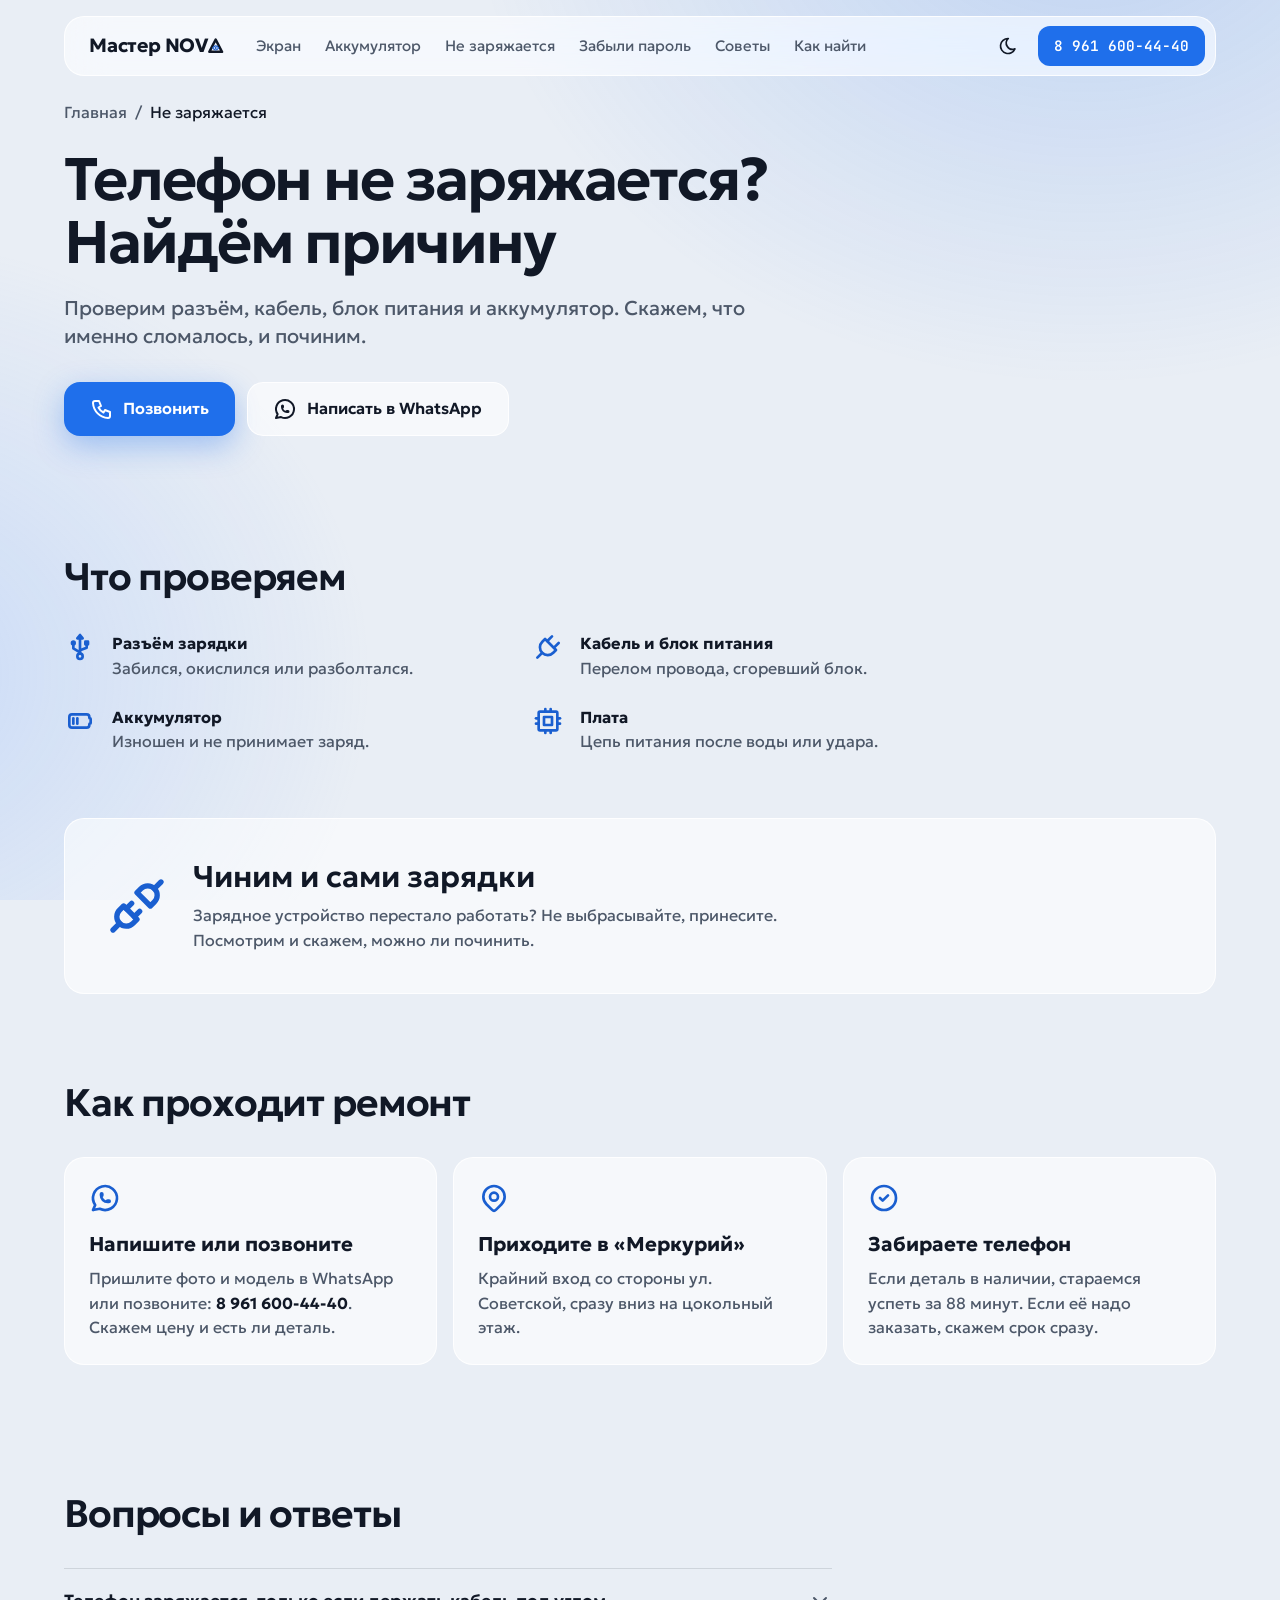
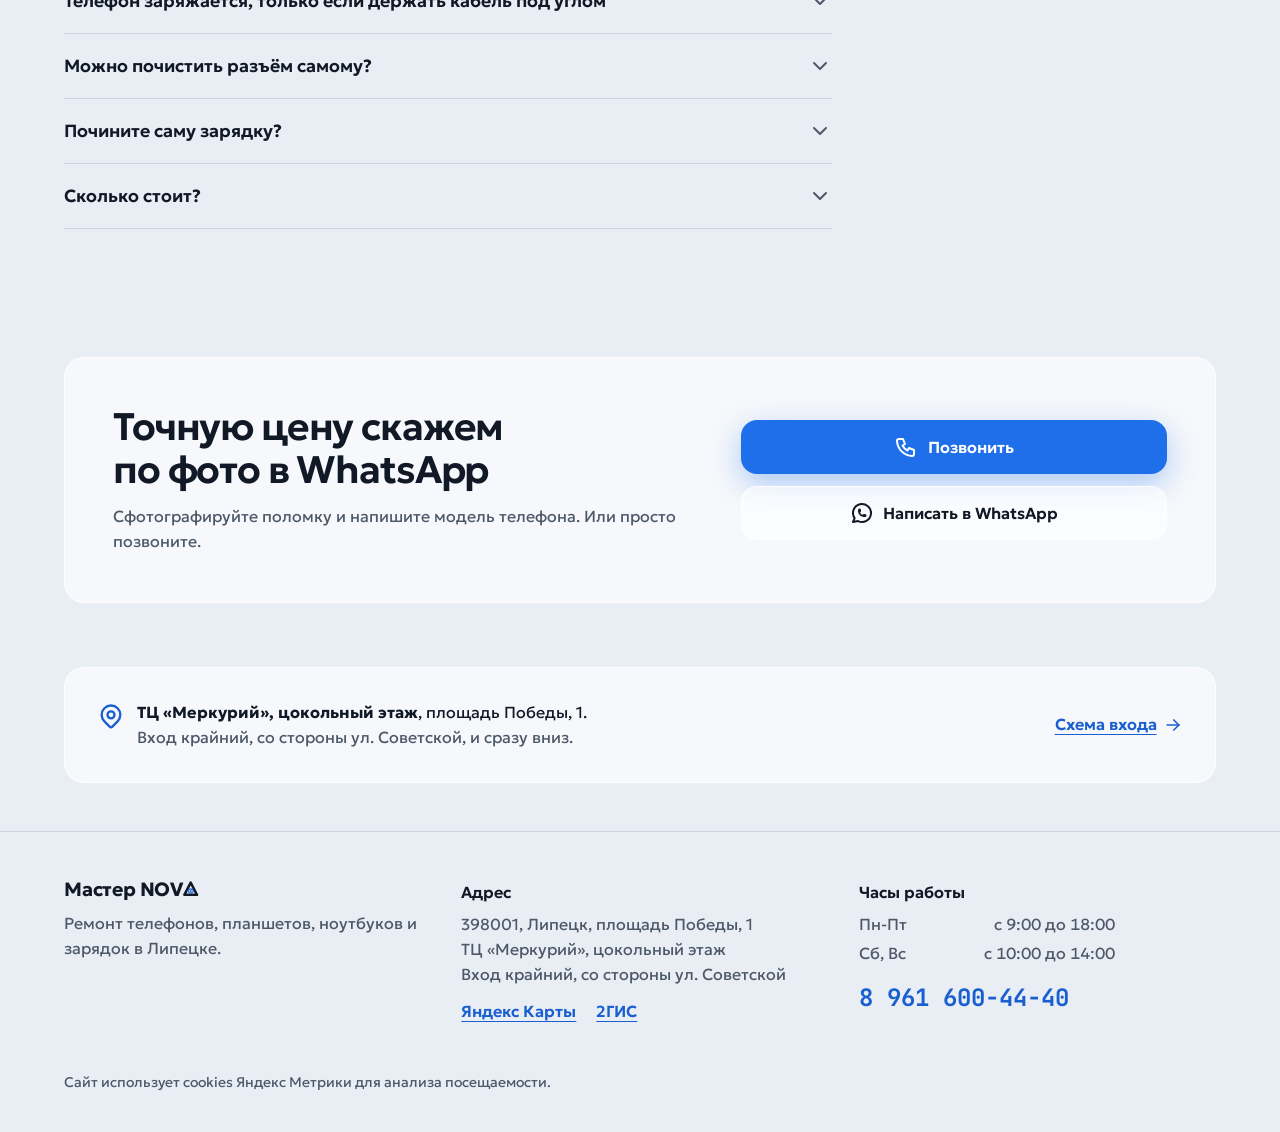
==== commit 8c0fdfa8: "Обновление сайта 11.10.2026 00:04 МСК" ====
--- a/ne-zaryazhaetsya/index.html
+++ b/ne-zaryazhaetsya/index.html
@@ -3,7 +3,7 @@
 <head>
 <meta charset="utf-8">
 <meta name="viewport" content="width=device-width, initial-scale=1">
-<title>Телефон не заряжается: ремонт в Липецке | Мастер Нова</title>
+<title>Телефон не заряжается: ремонт в Липецке | Мастер NOVA</title>
 <meta name="description" content="Телефон не заряжается? Найдём причину: разъём, кабель, блок питания или аккумулятор. Чиним и сами зарядные устройства. ТЦ «Меркурий», Липецк.">
 <link rel="canonical" href="https://masternova.ru/ne-zaryazhaetsya/">
 <meta name="theme-color" content="#e9eef5">
@@ -35,8 +35,8 @@
 <link rel="stylesheet" href="/assets/styles.css">
 <meta property="og:type" content="website">
 <meta property="og:locale" content="ru_RU">
-<meta property="og:site_name" content="Мастер Нова">
-<meta property="og:title" content="Телефон не заряжается: ремонт в Липецке | Мастер Нова">
+<meta property="og:site_name" content="Мастер NOVA">
+<meta property="og:title" content="Телефон не заряжается: ремонт в Липецке | Мастер NOVA">
 <meta property="og:description" content="Телефон не заряжается? Найдём причину: разъём, кабель, блок питания или аккумулятор. Чиним и сами зарядные устройства. ТЦ «Меркурий», Липецк.">
 <meta property="og:url" content="https://masternova.ru/ne-zaryazhaetsya/">
 <meta property="og:image" content="https://masternova.ru/og.png">
@@ -63,7 +63,12 @@
   {
    "@type": "LocalBusiness",
    "@id": "https://masternova.ru/#business",
-   "name": "Мастер Нова",
+   "name": "Мастер NOVA",
+   "alternateName": [
+    "Мастер Нова",
+    "Мастер-Nova",
+    "Мастер-nova"
+   ],
    "description": "Ремонт телефонов, планшетов, ноутбуков и зарядных устройств в Липецке, ТЦ «Меркурий», цокольный этаж.",
    "url": "https://masternova.ru/",
    "telephone": "+79616004440",
@@ -179,7 +184,7 @@
 <header class="sticky top-0 z-40 pt-2 md:pt-4">
   <div class="wrap">
     <div class="glass-blur rounded-[20px] flex h-14 md:h-15 items-center justify-between gap-4 pl-4 pr-1.5 md:pl-6 md:pr-2.5">
-      <a href="/" class="logo">Мастер Нова</a>
+      <a href="/" class="logo"><span class="sr-only">Мастер NOVA</span><span aria-hidden="true">Мастер NOV<svg class="logo-a" viewBox="0 0 24 24" aria-hidden="true" focusable="false"><path d="M12 2.6 21.9 21.6H2.1Z" fill="none" stroke="currentColor" stroke-width="3.9" stroke-linejoin="round"/><path d="M7.3 15.5c1.6-2.2 3.2-3.2 4.7-3.2s3.1 1 4.7 3.2c-1.6 2.2-3.2 3.2-4.7 3.2s-3.1-1-4.7-3.2Z" fill="none" stroke="var(--accent-text)" stroke-width="1.6"/><circle cx="12" cy="15.5" r="1.6" fill="var(--accent-text)"/></svg></span></a>
       <nav aria-label="Основное меню" class="hidden lg:block grow pl-4">
         <ul class="flex items-center gap-6 text-[15px]">
           <li><a class="nav-link" href="/zamena-ekrana/">Экран</a></li>
@@ -613,7 +618,7 @@
 <footer class="border-t border-edge mt-6 pb-28 md:pb-10">
   <div class="wrap grid gap-10 py-12 md:grid-cols-3 max-md:text-center">
     <div>
-      <p class="logo">Мастер Нова</p>
+      <p class="logo"><span class="sr-only">Мастер NOVA</span><span aria-hidden="true">Мастер NOV<svg class="logo-a" viewBox="0 0 24 24" aria-hidden="true" focusable="false"><path d="M12 2.6 21.9 21.6H2.1Z" fill="none" stroke="currentColor" stroke-width="3.9" stroke-linejoin="round"/><path d="M7.3 15.5c1.6-2.2 3.2-3.2 4.7-3.2s3.1 1 4.7 3.2c-1.6 2.2-3.2 3.2-4.7 3.2s-3.1-1-4.7-3.2Z" fill="none" stroke="var(--accent-text)" stroke-width="1.6"/><circle cx="12" cy="15.5" r="1.6" fill="var(--accent-text)"/></svg></span></p>
       <p class="mt-3 text-muted">Ремонт телефонов, планшетов, ноутбуков и зарядок в Липецке.</p>
     </div>
     <div>
--- a/assets/styles.css
+++ b/assets/styles.css
@@ -1,2 +1,2 @@
 /*! tailwindcss v4.3.3 | MIT License | https://tailwindcss.com */
-@layer properties{@supports (((-webkit-hyphens:none)) and (not (margin-trim:inline))) or ((-moz-orient:inline) and (not (color:rgb(from red r g b)))){*,:before,:after,::backdrop{--tw-rotate-x:initial;--tw-rotate-y:initial;--tw-rotate-z:initial;--tw-skew-x:initial;--tw-skew-y:initial;--tw-divide-y-reverse:0;--tw-border-style:solid;--tw-font-weight:initial;--tw-tracking:initial;--tw-ordinal:initial;--tw-slashed-zero:initial;--tw-numeric-figure:initial;--tw-numeric-spacing:initial;--tw-numeric-fraction:initial;--tw-shadow:0 0 #0000;--tw-shadow-color:initial;--tw-shadow-alpha:100%;--tw-inset-shadow:0 0 #0000;--tw-inset-shadow-color:initial;--tw-inset-shadow-alpha:100%;--tw-ring-color:initial;--tw-ring-shadow:0 0 #0000;--tw-inset-ring-color:initial;--tw-inset-ring-shadow:0 0 #0000;--tw-ring-inset:initial;--tw-ring-offset-width:0px;--tw-ring-offset-color:#fff;--tw-ring-offset-shadow:0 0 #0000;--tw-outline-style:solid}}}@layer theme{:root,:host{--font-sans:"Geologica", "Segoe UI", Roboto, sans-serif;--font-mono:"JetBrains Mono", ui-monospace, "Cascadia Mono", monospace;--color-white:#fff;--spacing:.25rem;--container-3xl:48rem;--container-4xl:56rem;--text-sm:.875rem;--text-sm--line-height:calc(1.25 / .875);--text-base:1rem;--text-base--line-height:calc(1.5 / 1);--text-lg:1.125rem;--text-lg--line-height:calc(1.75 / 1.125);--text-xl:1.25rem;--text-xl--line-height:calc(1.75 / 1.25);--text-2xl:1.5rem;--text-2xl--line-height:calc(2 / 1.5);--text-3xl:1.875rem;--text-3xl--line-height:calc(2.25 / 1.875);--text-5xl:3rem;--text-5xl--line-height:1;--text-7xl:4.5rem;--text-7xl--line-height:1;--text-8xl:6rem;--text-8xl--line-height:1;--font-weight-light:300;--font-weight-semibold:600;--font-weight-bold:700;--tracking-tight:-.025em;--default-transition-duration:.15s;--default-transition-timing-function:cubic-bezier(.4, 0, .2, 1);--default-font-family:var(--font-sans);--default-mono-font-family:var(--font-mono);--radius-box:20px}}@layer base{*,:after,:before,::backdrop{box-sizing:border-box;border:0 solid;margin:0;padding:0}::file-selector-button{box-sizing:border-box;border:0 solid;margin:0;padding:0}html,:host{-webkit-text-size-adjust:100%;tab-size:4;line-height:1.5;font-family:var(--default-font-family,-apple-system, BlinkMacSystemFont, "Segoe UI", Roboto, "Helvetica Neue", "Noto Sans", Arial, sans-serif, "Apple Color Emoji", "Segoe UI Emoji", "Segoe UI Symbol", "Noto Color Emoji");font-feature-settings:var(--default-font-feature-settings,normal);font-variation-settings:var(--default-font-variation-settings,normal);-webkit-tap-highlight-color:transparent}hr{height:0;color:inherit;border-top-width:1px}abbr:where([title]){-webkit-text-decoration:underline dotted;text-decoration:underline dotted}h1,h2,h3,h4,h5,h6{font-size:inherit;font-weight:inherit}a{color:inherit;-webkit-text-decoration:inherit;-webkit-text-decoration:inherit;-webkit-text-decoration:inherit;text-decoration:inherit}b,strong{font-weight:bolder}code,kbd,samp,pre{font-family:var(--default-mono-font-family,ui-monospace, SFMono-Regular, Menlo, Monaco, Consolas, "Liberation Mono", "Courier New", monospace);font-feature-settings:var(--default-mono-font-feature-settings,normal);font-variation-settings:var(--default-mono-font-variation-settings,normal);font-size:1em}small{font-size:80%}sub,sup{vertical-align:baseline;font-size:75%;line-height:0;position:relative}sub{bottom:-.25em}sup{top:-.5em}table{text-indent:0;border-color:inherit;border-collapse:collapse}:-moz-focusring:where(:not(iframe)){outline:auto}progress{vertical-align:baseline}summary{display:list-item}ol,ul,menu{list-style:none}img,svg,video,canvas,audio,iframe,embed,object{vertical-align:middle;display:block}img,video{max-width:100%;height:auto}button,input,select,optgroup,textarea{font:inherit;font-feature-settings:inherit;font-variation-settings:inherit;letter-spacing:inherit;color:inherit;opacity:1;background-color:#0000;border-radius:0}::file-selector-button{font:inherit;font-feature-settings:inherit;font-variation-settings:inherit;letter-spacing:inherit;color:inherit;opacity:1;background-color:#0000;border-radius:0}:where(select:is([multiple],[size])) optgroup{font-weight:bolder}:where(select:is([multiple],[size])) optgroup option{padding-inline-start:20px}::file-selector-button{margin-inline-end:4px}::placeholder{opacity:1}@supports (not ((-webkit-appearance:-apple-pay-button))) or (contain-intrinsic-size:1px){::placeholder{color:currentColor}@supports (color:color-mix(in lab, red, red)){::placeholder{color:color-mix(in oklab, currentcolor 50%, transparent)}}}textarea{resize:vertical}::-webkit-search-decoration{-webkit-appearance:none}::-webkit-date-and-time-value{min-height:1lh;text-align:inherit}::-webkit-datetime-edit{display:inline-flex}::-webkit-datetime-edit-fields-wrapper{padding:0}::-webkit-datetime-edit{padding-block:0}::-webkit-datetime-edit-year-field{padding-block:0}::-webkit-datetime-edit-month-field{padding-block:0}::-webkit-datetime-edit-day-field{padding-block:0}::-webkit-datetime-edit-hour-field{padding-block:0}::-webkit-datetime-edit-minute-field{padding-block:0}::-webkit-datetime-edit-second-field{padding-block:0}::-webkit-datetime-edit-millisecond-field{padding-block:0}::-webkit-datetime-edit-meridiem-field{padding-block:0}::-webkit-calendar-picker-indicator{line-height:1}:-moz-ui-invalid{box-shadow:none}button,input:where([type=button],[type=reset],[type=submit]){appearance:button}::file-selector-button{appearance:button}::-webkit-inner-spin-button{height:auto}::-webkit-outer-spin-button{height:auto}[hidden]:where(:not([hidden=until-found])){display:none!important}html{scroll-behavior:smooth;background:var(--bg);color:var(--text);scroll-padding-top:88px;font-size:16px}body{line-height:1.55}body:before{content:"";z-index:-1;pointer-events:none;background:radial-gradient(60rem 50rem at 85% -15%, var(--glow-1), transparent 65%), radial-gradient(48rem 42rem at -10% 75%, var(--glow-2), transparent 65%);position:fixed;inset:0}::selection{background:var(--accent);color:#fff}:focus-visible{outline:3px solid var(--accent-text);outline-offset:3px;border-radius:8px}@media (prefers-reduced-motion:reduce){html{scroll-behavior:auto}}}@layer components{.logo{letter-spacing:-.01em;color:var(--text);white-space:nowrap;font-size:1.2rem;font-weight:700;line-height:1}.btn{white-space:nowrap;border-radius:16px;justify-content:center;align-items:center;gap:.6rem;min-height:3.375rem;padding:.6rem 1.6rem;font-size:1rem;font-weight:600;line-height:1.2;transition:transform .15s,background-color .15s,box-shadow .15s;display:inline-flex}.btn:active{transform:translateY(1px)scale(.99)}.btn-sm{border-radius:12px;min-height:2.5rem;padding:.4rem 1rem;font-size:.9rem}.btn-call{background:var(--accent);color:#fff;box-shadow:0 10px 30px var(--accent-shadow)}.btn-call:hover{background:var(--accent-hover)}.btn-sm.btn-call{box-shadow:none}.btn-wa{background:var(--glass);color:var(--text);border:1px solid var(--glass-edge)}.btn-wa:hover{background:var(--glass-hover)}.icon-btn{width:2.75rem;height:2.75rem;color:var(--text);cursor:pointer;border-radius:12px;place-items:center;display:grid}.icon-btn:hover{background:var(--glass-hover)}html:not([data-theme]) .theme-btn,.theme-btn .i-sun,[data-theme=dark] .theme-btn .i-moon{display:none}[data-theme=dark] .theme-btn .i-sun{display:block}.nav-link{color:var(--muted)}.nav-link:hover{color:var(--text)}.link-arrow{color:var(--accent-text);text-underline-offset:4px;align-items:center;gap:.4rem;font-weight:600;text-decoration:underline;text-decoration-thickness:1px;display:inline-flex}.link-arrow:hover{color:var(--text)}.menu{position:relative}.menu-btn{list-style:none}.menu-btn::-webkit-details-marker{display:none}.menu-panel{background:var(--solid);border:1px solid var(--glass-edge);width:min(18rem,100vw - 2rem);box-shadow:0 20px 50px var(--shadow);-webkit-backdrop-filter:blur(24px);backdrop-filter:blur(24px);border-radius:18px;padding:.5rem;display:grid;position:absolute;top:3.6rem;right:-.5rem}.menu-panel a{border-radius:12px;padding:.8rem 1rem;font-weight:500}.menu-panel a:hover{background:var(--glass-hover)}.faq summary{cursor:pointer;justify-content:space-between;align-items:center;gap:1rem;padding:1.15rem 0;font-size:1.1rem;font-weight:600;list-style:none;display:flex}.faq summary::-webkit-details-marker{display:none}.faq-a{color:var(--muted);max-width:62ch;padding-bottom:1.25rem}.faq-a a{color:var(--accent-text);text-underline-offset:3px;text-decoration:underline}.service-card{border-radius:var(--radius-box);flex-direction:column;justify-content:space-between;gap:1.5rem;height:100%;padding:1.5rem;transition:background-color .15s,border-color .15s;display:flex}.service-card:hover{background:var(--glass-hover)}.step-num{background:var(--accent);color:#fff;width:2.2rem;height:2.2rem;font-weight:600;font-family:var(--font-mono);border-radius:999px;flex:none;place-items:center;display:grid}.stat{font-family:var(--font-mono);color:var(--accent-text);font-variant-numeric:tabular-nums;font-weight:700;line-height:1}.article-card{border-radius:var(--radius-box);background:var(--glass);border:1px solid var(--glass-edge);height:100%;padding:1.5rem;display:block}.article-card:hover{background:var(--glass-hover)}.prose-nova{max-width:68ch}.prose-nova>*+*{margin-top:1.1em}.prose-nova h2{letter-spacing:-.02em;margin-top:2em;font-size:1.5rem;font-weight:600;line-height:1.25}.prose-nova h3{margin-top:1.6em;font-size:1.2rem;font-weight:600}.prose-nova ul,.prose-nova ol{padding-left:1.3em}.prose-nova ul{list-style:outside}.prose-nova ol{list-style:decimal}.prose-nova li+li{margin-top:.4em}.prose-nova li::marker{color:var(--accent-text)}.prose-nova a{color:var(--accent-text);text-underline-offset:3px;text-decoration:underline}.prose-nova strong{font-weight:600}.prose-nova .note{background:var(--glass);border:1px solid var(--glass-edge);border-radius:16px;padding:1rem 1.25rem}}@layer utilities{.visible{visibility:visible}.sr-only{clip-path:inset(50%);white-space:nowrap;border-width:0;width:1px;height:1px;margin:-1px;padding:0;position:absolute;overflow:hidden}.fixed{position:fixed}.static{position:static}.sticky{position:sticky}.inset-x-0{inset-inline:0}.top-0{top:0}.bottom-0{bottom:0}.z-40{z-index:40}.wrap{width:100%;max-width:76rem;margin-inline:auto;padding-inline:1rem}@media (min-width:48rem){.wrap{padding-inline:2rem}}.h1{letter-spacing:-.035em;text-wrap:balance;font-size:clamp(2.1rem,1.3rem + 3.4vw,3.75rem);font-weight:600;line-height:1.05}@media not all and (min-width:48rem){.h1{text-align:center;margin-inline:auto}}.h2{letter-spacing:-.03em;text-wrap:balance;font-size:clamp(1.7rem,1.25rem + 1.6vw,2.4rem);font-weight:600;line-height:1.12}@media not all and (min-width:48rem){.h2{text-align:center;margin-inline:auto}}.mt-0\.5{margin-top:calc(var(--spacing) * .5)}.mt-1{margin-top:var(--spacing)}.mt-2{margin-top:calc(var(--spacing) * 2)}.mt-3{margin-top:calc(var(--spacing) * 3)}.mt-4{margin-top:calc(var(--spacing) * 4)}.mt-5{margin-top:calc(var(--spacing) * 5)}.mt-6{margin-top:calc(var(--spacing) * 6)}.mt-8{margin-top:calc(var(--spacing) * 8)}.mt-10{margin-top:calc(var(--spacing) * 10)}.mb-2{margin-bottom:calc(var(--spacing) * 2)}.block{display:block}.flex{display:flex}.grid{display:grid}.hidden{display:none}.inline{display:inline}.inline-flex{display:inline-flex}.size-5{width:calc(var(--spacing) * 5);height:calc(var(--spacing) * 5)}.size-6{width:calc(var(--spacing) * 6);height:calc(var(--spacing) * 6)}.size-7{width:calc(var(--spacing) * 7);height:calc(var(--spacing) * 7)}.size-8{width:calc(var(--spacing) * 8);height:calc(var(--spacing) * 8)}.size-9{width:calc(var(--spacing) * 9);height:calc(var(--spacing) * 9)}.size-10{width:calc(var(--spacing) * 10);height:calc(var(--spacing) * 10)}.size-12{width:calc(var(--spacing) * 12);height:calc(var(--spacing) * 12)}.size-14{width:calc(var(--spacing) * 14);height:calc(var(--spacing) * 14)}.size-16{width:calc(var(--spacing) * 16);height:calc(var(--spacing) * 16)}.h-14{height:calc(var(--spacing) * 14)}.h-96{height:calc(var(--spacing) * 96)}.h-auto{height:auto}.\!min-h-12{min-height:calc(var(--spacing) * 12)!important}.w-full{width:100%}.max-w-3xl{max-width:var(--container-3xl)}.max-w-4xl{max-width:var(--container-4xl)}.max-w-64{max-width:calc(var(--spacing) * 64)}.max-w-80{max-width:calc(var(--spacing) * 80)}.max-w-\[20ch\]{max-width:20ch}.max-w-\[22ch\]{max-width:22ch}.max-w-\[24ch\]{max-width:24ch}.max-w-\[34ch\]{max-width:34ch}.max-w-\[38ch\]{max-width:38ch}.max-w-\[46ch\]{max-width:46ch}.max-w-\[52ch\]{max-width:52ch}.max-w-\[56ch\]{max-width:56ch}.shrink-0{flex-shrink:0}.grow{flex-grow:1}.transform{transform:var(--tw-rotate-x,) var(--tw-rotate-y,) var(--tw-rotate-z,) var(--tw-skew-x,) var(--tw-skew-y,)}.grid-cols-2{grid-template-columns:repeat(2,minmax(0,1fr))}.grid-cols-3{grid-template-columns:repeat(3,minmax(0,1fr))}.flex-col{flex-direction:column}.flex-wrap{flex-wrap:wrap}.place-items-center{place-items:center}.items-center{align-items:center}.items-start{align-items:flex-start}.justify-between{justify-content:space-between}.gap-1{gap:var(--spacing)}.gap-2{gap:calc(var(--spacing) * 2)}.gap-3{gap:calc(var(--spacing) * 3)}.gap-4{gap:calc(var(--spacing) * 4)}.gap-5{gap:calc(var(--spacing) * 5)}.gap-6{gap:calc(var(--spacing) * 6)}.gap-8{gap:calc(var(--spacing) * 8)}.gap-10{gap:calc(var(--spacing) * 10)}.gap-x-5{column-gap:calc(var(--spacing) * 5)}.gap-x-6{column-gap:calc(var(--spacing) * 6)}.gap-x-10{column-gap:calc(var(--spacing) * 10)}.gap-y-2{row-gap:calc(var(--spacing) * 2)}.gap-y-3{row-gap:calc(var(--spacing) * 3)}.gap-y-6{row-gap:calc(var(--spacing) * 6)}:where(.divide-y>:not(:last-child)){--tw-divide-y-reverse:0;border-bottom-style:var(--tw-border-style);border-top-style:var(--tw-border-style);border-top-width:calc(1px * var(--tw-divide-y-reverse));border-bottom-width:calc(1px * calc(1 - var(--tw-divide-y-reverse)))}:where(.divide-edge>:not(:last-child)){border-color:var(--line)}.overflow-hidden{overflow:hidden}.rounded-\[10px\]{border-radius:10px}.rounded-\[20px\]{border-radius:20px}.rounded-\[28px\]{border-radius:28px}.rounded-box{border-radius:var(--radius-box)}.border-0{border-style:var(--tw-border-style);border-width:0}.border-y{border-block-style:var(--tw-border-style);border-block-width:1px}.border-t{border-top-style:var(--tw-border-style);border-top-width:1px}.border-edge{border-color:var(--line)}.p-2{padding:calc(var(--spacing) * 2)}.p-3{padding:calc(var(--spacing) * 3)}.p-4{padding:calc(var(--spacing) * 4)}.p-5{padding:calc(var(--spacing) * 5)}.p-6{padding:calc(var(--spacing) * 6)}.p-7{padding:calc(var(--spacing) * 7)}.px-2{padding-inline:calc(var(--spacing) * 2)}.px-5{padding-inline:calc(var(--spacing) * 5)}.px-6{padding-inline:calc(var(--spacing) * 6)}.py-6{padding-block:calc(var(--spacing) * 6)}.py-8{padding-block:calc(var(--spacing) * 8)}.py-10{padding-block:calc(var(--spacing) * 10)}.py-12{padding-block:calc(var(--spacing) * 12)}.py-20{padding-block:calc(var(--spacing) * 20)}.pt-2{padding-top:calc(var(--spacing) * 2)}.pt-6{padding-top:calc(var(--spacing) * 6)}.pt-8{padding-top:calc(var(--spacing) * 8)}.pr-1\.5{padding-right:calc(var(--spacing) * 1.5)}.pb-6{padding-bottom:calc(var(--spacing) * 6)}.pb-10{padding-bottom:calc(var(--spacing) * 10)}.pb-14{padding-bottom:calc(var(--spacing) * 14)}.pb-28{padding-bottom:calc(var(--spacing) * 28)}.pl-4{padding-left:calc(var(--spacing) * 4)}.text-center{text-align:center}.font-mono{font-family:var(--font-mono)}.font-sans{font-family:var(--font-sans)}.text-2xl{font-size:var(--text-2xl);line-height:var(--tw-leading,var(--text-2xl--line-height))}.text-3xl{font-size:var(--text-3xl);line-height:var(--tw-leading,var(--text-3xl--line-height))}.text-7xl{font-size:var(--text-7xl);line-height:var(--tw-leading,var(--text-7xl--line-height))}.text-base{font-size:var(--text-base);line-height:var(--tw-leading,var(--text-base--line-height))}.text-lg{font-size:var(--text-lg);line-height:var(--tw-leading,var(--text-lg--line-height))}.text-sm{font-size:var(--text-sm);line-height:var(--tw-leading,var(--text-sm--line-height))}.text-xl{font-size:var(--text-xl);line-height:var(--tw-leading,var(--text-xl--line-height))}.text-\[15px\]{font-size:15px}.font-bold{--tw-font-weight:var(--font-weight-bold);font-weight:var(--font-weight-bold)}.font-light{--tw-font-weight:var(--font-weight-light);font-weight:var(--font-weight-light)}.font-semibold{--tw-font-weight:var(--font-weight-semibold);font-weight:var(--font-weight-semibold)}.tracking-tight{--tw-tracking:var(--tracking-tight);letter-spacing:var(--tracking-tight)}.whitespace-nowrap{white-space:nowrap}.text-accent-text{color:var(--accent-text)}.text-muted{color:var(--muted)}.text-text{color:var(--text)}.not-italic{font-style:normal}.tabular-nums{--tw-numeric-spacing:tabular-nums;font-variant-numeric:var(--tw-ordinal,) var(--tw-slashed-zero,) var(--tw-numeric-figure,) var(--tw-numeric-spacing,) var(--tw-numeric-fraction,)}.underline-offset-4{text-underline-offset:4px}.antialiased{-webkit-font-smoothing:antialiased;-moz-osx-font-smoothing:grayscale}.\!shadow-none{--tw-shadow:0 0 #0000!important;box-shadow:var(--tw-inset-shadow), var(--tw-inset-ring-shadow), var(--tw-ring-offset-shadow), var(--tw-ring-shadow), var(--tw-shadow)!important}.ring{--tw-ring-shadow:var(--tw-ring-inset,) 0 0 0 calc(1px + var(--tw-ring-offset-width)) var(--tw-ring-color,currentcolor);box-shadow:var(--tw-inset-shadow), var(--tw-inset-ring-shadow), var(--tw-ring-offset-shadow), var(--tw-ring-shadow), var(--tw-shadow)}.outline{outline-style:var(--tw-outline-style);outline-width:1px}.glass-blur{background:var(--glass);border:1px solid var(--glass-edge);-webkit-backdrop-filter:blur(20px)saturate(160%);backdrop-filter:blur(20px)saturate(160%)}@supports not ((-webkit-backdrop-filter:blur(1px)) or (backdrop-filter:blur(1px))){.glass-blur{background:var(--solid)}}.transition-transform{transition-property:transform,translate,scale,rotate;transition-timing-function:var(--tw-ease,var(--default-transition-timing-function));transition-duration:var(--tw-duration,var(--default-transition-duration))}.glass{background:var(--glass);border:1px solid var(--glass-edge)}.group-open\:rotate-180:is(:where(.group):is([open],:popover-open,:open) *){rotate:180deg}@media (hover:hover){.group-hover\:text-accent-text:is(:where(.group):hover *){color:var(--accent-text)}.hover\:bg-\[var\(--glass-hover\)\]:hover{background-color:var(--glass-hover)}.hover\:text-text:hover{color:var(--text)}.hover\:underline:hover{text-decoration-line:underline}}.focus\:not-sr-only:focus{clip-path:none;white-space:normal;width:auto;height:auto;margin:0;padding:0;position:static;overflow:visible}.focus\:fixed:focus{position:fixed}.focus\:top-3:focus{top:calc(var(--spacing) * 3)}.focus\:left-3:focus{left:calc(var(--spacing) * 3)}.focus\:z-50:focus{z-index:50}.focus\:rounded-box:focus{border-radius:var(--radius-box)}.focus\:bg-accent:focus{background-color:var(--accent)}.focus\:px-4:focus{padding-inline:calc(var(--spacing) * 4)}.focus\:py-2:focus{padding-block:calc(var(--spacing) * 2)}.focus\:text-white:focus{color:var(--color-white)}@media not all and (min-width:48rem){.max-md\:mx-auto{margin-inline:auto}.max-md\:justify-center{justify-content:center}.max-md\:text-center{text-align:center}}@media (min-width:40rem){.sm\:flex{display:flex}.sm\:grid-cols-2{grid-template-columns:repeat(2,minmax(0,1fr))}.sm\:flex-wrap{flex-wrap:wrap}@media not all and (min-width:48rem){.sm\:max-md\:justify-center{justify-content:center}}}@media (min-width:48rem){.md\:order-1{order:1}.md\:order-2{order:2}.md\:col-start-1{grid-column-start:1}.md\:col-start-2{grid-column-start:2}.md\:row-span-2{grid-row:span 2/span 2}.md\:row-start-1{grid-row-start:1}.md\:row-start-2{grid-row-start:2}.md\:mt-5{margin-top:calc(var(--spacing) * 5)}.md\:mt-8{margin-top:calc(var(--spacing) * 8)}.md\:hidden{display:none}.md\:inline-flex{display:inline-flex}.md\:size-8{width:calc(var(--spacing) * 8);height:calc(var(--spacing) * 8)}.md\:size-16{width:calc(var(--spacing) * 16);height:calc(var(--spacing) * 16)}.md\:h-15{height:calc(var(--spacing) * 15)}.md\:h-\[28rem\]{height:28rem}.md\:grid-cols-1{grid-template-columns:repeat(1,minmax(0,1fr))}.md\:grid-cols-2{grid-template-columns:repeat(2,minmax(0,1fr))}.md\:grid-cols-3{grid-template-columns:repeat(3,minmax(0,1fr))}.md\:grid-cols-\[1\.1fr_1fr\]{grid-template-columns:1.1fr 1fr}.md\:grid-cols-\[1\.2fr_1fr\]{grid-template-columns:1.2fr 1fr}.md\:grid-cols-\[1\.3fr_1fr\]{grid-template-columns:1.3fr 1fr}.md\:grid-cols-\[1\.4fr_1fr\]{grid-template-columns:1.4fr 1fr}.md\:grid-cols-\[1fr_1\.3fr\]{grid-template-columns:1fr 1.3fr}.md\:grid-rows-2{grid-template-rows:repeat(2,minmax(0,1fr))}.md\:flex-row{flex-direction:row}.md\:items-center{align-items:center}.md\:items-start{align-items:flex-start}.md\:justify-between{justify-content:space-between}.md\:gap-2{gap:calc(var(--spacing) * 2)}.md\:gap-4{gap:calc(var(--spacing) * 4)}.md\:self-end{align-self:flex-end}.md\:self-start{align-self:flex-start}.md\:p-4{padding:calc(var(--spacing) * 4)}.md\:p-6{padding:calc(var(--spacing) * 6)}.md\:p-8{padding:calc(var(--spacing) * 8)}.md\:p-9{padding:calc(var(--spacing) * 9)}.md\:p-10{padding:calc(var(--spacing) * 10)}.md\:p-12{padding:calc(var(--spacing) * 12)}.md\:px-12{padding-inline:calc(var(--spacing) * 12)}.md\:py-10{padding-block:calc(var(--spacing) * 10)}.md\:py-12{padding-block:calc(var(--spacing) * 12)}.md\:py-14{padding-block:calc(var(--spacing) * 14)}.md\:py-16{padding-block:calc(var(--spacing) * 16)}.md\:py-28{padding-block:calc(var(--spacing) * 28)}.md\:pt-4{padding-top:calc(var(--spacing) * 4)}.md\:pt-14{padding-top:calc(var(--spacing) * 14)}.md\:pr-2\.5{padding-right:calc(var(--spacing) * 2.5)}.md\:pb-10{padding-bottom:calc(var(--spacing) * 10)}.md\:pb-14{padding-bottom:calc(var(--spacing) * 14)}.md\:pb-20{padding-bottom:calc(var(--spacing) * 20)}.md\:pl-6{padding-left:calc(var(--spacing) * 6)}.md\:text-2xl{font-size:var(--text-2xl);line-height:var(--tw-leading,var(--text-2xl--line-height))}.md\:text-3xl{font-size:var(--text-3xl);line-height:var(--tw-leading,var(--text-3xl--line-height))}.md\:text-5xl{font-size:var(--text-5xl);line-height:var(--tw-leading,var(--text-5xl--line-height))}.md\:text-8xl{font-size:var(--text-8xl);line-height:var(--tw-leading,var(--text-8xl--line-height))}.md\:text-base{font-size:var(--text-base);line-height:var(--tw-leading,var(--text-base--line-height))}.md\:text-xl{font-size:var(--text-xl);line-height:var(--tw-leading,var(--text-xl--line-height))}}@media (min-width:64rem){.lg\:block{display:block}.lg\:contents{display:contents}.lg\:hidden{display:none}.lg\:grid-cols-3{grid-template-columns:repeat(3,minmax(0,1fr))}.lg\:grid-cols-\[1\.2fr_repeat\(3\,minmax\(0\,1fr\)\)\]{grid-template-columns:1.2fr repeat(3,minmax(0,1fr))}.lg\:items-end{align-items:flex-end}}}@font-face{font-family:Geologica;font-style:normal;font-weight:300 700;font-display:swap;src:url(/fonts/geologica-cyrillic.woff2)format("woff2");unicode-range:U+301,U+400-45F,U+490-491,U+4B0-4B1,U+2116}@font-face{font-family:Geologica;font-style:normal;font-weight:300 700;font-display:swap;src:url(/fonts/geologica-latin-ext.woff2)format("woff2");unicode-range:U+100-2BA,U+2BD-2C5,U+2C7-2CC,U+2CE-2D7,U+2DD-2FF,U+304,U+308,U+329,U+1D00-1DBF,U+1E00-1E9F,U+1EF2-1EFF,U+2020,U+20A0-20AB,U+20AD-20C4,U+2113,U+2C60-2C7F,U+A720-A7FF}@font-face{font-family:Geologica;font-style:normal;font-weight:300 700;font-display:swap;src:url(/fonts/geologica-latin.woff2)format("woff2");unicode-range:U+??,U+131,U+152-153,U+2BB-2BC,U+2C6,U+2DA,U+2DC,U+304,U+308,U+329,U+2000-206F,U+20AC,U+2122,U+2191,U+2193,U+2212,U+2215,U+FEFF,U+FFFD}@font-face{font-family:JetBrains Mono;font-style:normal;font-weight:500 700;font-display:swap;src:url(/fonts/jetbrains-mono-cyrillic.woff2)format("woff2");unicode-range:U+301,U+400-45F,U+490-491,U+4B0-4B1,U+2116}@font-face{font-family:JetBrains Mono;font-style:normal;font-weight:500 700;font-display:swap;src:url(/fonts/jetbrains-mono-latin.woff2)format("woff2");unicode-range:U+??,U+131,U+152-153,U+2BB-2BC,U+2C6,U+2DA,U+2DC,U+304,U+308,U+329,U+2000-206F,U+20AC,U+2122,U+2191,U+2193,U+2212,U+2215,U+FEFF,U+FFFD}:root{color-scheme:light;--bg:#e9eef5;--glow-1:#1f6feb38;--glow-2:#78aaff47;--glass:#ffffff94;--glass-hover:#fffc;--glass-edge:#ffffffd9;--solid:#f6f8fbe6;--line:#1118261f;--text:#111826;--muted:#4d5869;--accent:#1f6feb;--accent-hover:#1a63d6;--accent-text:#1a5fd0;--warn:#c42b1c;--accent-shadow:#1f6feb59;--shadow:#11182629}[data-theme=dark]{color-scheme:dark;--bg:#080b11;--glow-1:#1f6feb4d;--glow-2:#3c6edc2e;--glass:#ffffff0d;--glass-hover:#ffffff17;--glass-edge:#ffffff1f;--solid:#141a26eb;--line:#ffffff1f;--text:#e9eef6;--muted:#98a3b5;--accent:#2a6fe0;--accent-hover:#3479ea;--accent-text:#7fb0ff;--warn:#ff7a6b;--accent-shadow:#2f7bf573;--shadow:#0009}@media (prefers-color-scheme:dark){:root:not([data-theme]){color-scheme:dark;--bg:#080b11;--glow-1:#1f6feb4d;--glow-2:#3c6edc2e;--glass:#ffffff0d;--glass-hover:#ffffff17;--glass-edge:#ffffff1f;--solid:#141a26eb;--line:#ffffff1f;--text:#e9eef6;--muted:#98a3b5;--accent:#2a6fe0;--accent-hover:#3479ea;--accent-text:#7fb0ff;--warn:#ff7a6b;--accent-shadow:#2f7bf573;--shadow:#0009}}@media (prefers-reduced-motion:no-preference){.rise{animation:.6s cubic-bezier(.16,1,.3,1) both rise}.rise-2{animation-delay:80ms}.rise-3{animation-delay:.16s}@keyframes rise{0%{opacity:0;transform:translateY(14px)}}}:root{--poster-start:url(/img/phone-start-light.webp);--poster-end:url(/img/phone-end-light.webp);--hdr:4rem}[data-theme=dark]{--poster-start:url(/img/phone-start-dark.webp);--poster-end:url(/img/phone-end-dark.webp)}@media (prefers-color-scheme:dark){:root:not([data-theme]){--poster-start:url(/img/phone-start-dark.webp);--poster-end:url(/img/phone-end-dark.webp)}}@media (min-width:48rem){:root{--hdr:4.75rem}}.hero-visual{height:22rem;margin-top:1rem;position:relative}.hero-poster{background:var(--poster-end) center / contain no-repeat;transition:opacity .5s;position:absolute;inset:0}.hero-visual canvas{opacity:0;width:100%;height:100%;transition:opacity .5s;position:absolute;inset:0}.hero-visual.is-live canvas{opacity:1}.hero-visual.is-live .hero-poster{opacity:0}@media (min-width:48rem){.hero-visual{height:36rem;margin-top:0}}.p3d .hero-poster{background-image:var(--poster-start)}.p3d .hero{height:calc(100svh - var(--hdr) + 40svh)}.p3d .hero-stage{top:var(--hdr);height:calc(100svh - var(--hdr));grid-template-rows:auto minmax(0,1fr) auto;padding-block:1.25rem;position:sticky}.p3d .hero-visual{height:auto;min-height:0;margin-top:.5rem}@media not all and (min-width:48rem){.p3d .hero-stage{grid-template-rows:auto minmax(0,1fr);padding-bottom:5.5rem}.p3d .hero-cta{display:none}}@media (min-width:48rem){.p3d .hero{height:calc(100svh - var(--hdr) + 30svh)}.p3d .hero-stage{grid-template-rows:1fr 1fr;padding-block:2rem}.p3d .hero-visual{margin-top:0}}@property --tw-rotate-x{syntax:"*";inherits:false}@property --tw-rotate-y{syntax:"*";inherits:false}@property --tw-rotate-z{syntax:"*";inherits:false}@property --tw-skew-x{syntax:"*";inherits:false}@property --tw-skew-y{syntax:"*";inherits:false}@property --tw-divide-y-reverse{syntax:"*";inherits:false;initial-value:0}@property --tw-border-style{syntax:"*";inherits:false;initial-value:solid}@property --tw-font-weight{syntax:"*";inherits:false}@property --tw-tracking{syntax:"*";inherits:false}@property --tw-ordinal{syntax:"*";inherits:false}@property --tw-slashed-zero{syntax:"*";inherits:false}@property --tw-numeric-figure{syntax:"*";inherits:false}@property --tw-numeric-spacing{syntax:"*";inherits:false}@property --tw-numeric-fraction{syntax:"*";inherits:false}@property --tw-shadow{syntax:"*";inherits:false;initial-value:0 0 #0000}@property --tw-shadow-color{syntax:"*";inherits:false}@property --tw-shadow-alpha{syntax:"<percentage>";inherits:false;initial-value:100%}@property --tw-inset-shadow{syntax:"*";inherits:false;initial-value:0 0 #0000}@property --tw-inset-shadow-color{syntax:"*";inherits:false}@property --tw-inset-shadow-alpha{syntax:"<percentage>";inherits:false;initial-value:100%}@property --tw-ring-color{syntax:"*";inherits:false}@property --tw-ring-shadow{syntax:"*";inherits:false;initial-value:0 0 #0000}@property --tw-inset-ring-color{syntax:"*";inherits:false}@property --tw-inset-ring-shadow{syntax:"*";inherits:false;initial-value:0 0 #0000}@property --tw-ring-inset{syntax:"*";inherits:false}@property --tw-ring-offset-width{syntax:"<length>";inherits:false;initial-value:0}@property --tw-ring-offset-color{syntax:"*";inherits:false;initial-value:#fff}@property --tw-ring-offset-shadow{syntax:"*";inherits:false;initial-value:0 0 #0000}@property --tw-outline-style{syntax:"*";inherits:false;initial-value:solid}+@layer properties{@supports (((-webkit-hyphens:none)) and (not (margin-trim:inline))) or ((-moz-orient:inline) and (not (color:rgb(from red r g b)))){*,:before,:after,::backdrop{--tw-rotate-x:initial;--tw-rotate-y:initial;--tw-rotate-z:initial;--tw-skew-x:initial;--tw-skew-y:initial;--tw-divide-y-reverse:0;--tw-border-style:solid;--tw-font-weight:initial;--tw-tracking:initial;--tw-ordinal:initial;--tw-slashed-zero:initial;--tw-numeric-figure:initial;--tw-numeric-spacing:initial;--tw-numeric-fraction:initial;--tw-shadow:0 0 #0000;--tw-shadow-color:initial;--tw-shadow-alpha:100%;--tw-inset-shadow:0 0 #0000;--tw-inset-shadow-color:initial;--tw-inset-shadow-alpha:100%;--tw-ring-color:initial;--tw-ring-shadow:0 0 #0000;--tw-inset-ring-color:initial;--tw-inset-ring-shadow:0 0 #0000;--tw-ring-inset:initial;--tw-ring-offset-width:0px;--tw-ring-offset-color:#fff;--tw-ring-offset-shadow:0 0 #0000;--tw-outline-style:solid}}}@layer theme{:root,:host{--font-sans:"Geologica", "Segoe UI", Roboto, sans-serif;--font-mono:"JetBrains Mono", ui-monospace, "Cascadia Mono", monospace;--color-white:#fff;--spacing:.25rem;--container-3xl:48rem;--container-4xl:56rem;--text-sm:.875rem;--text-sm--line-height:calc(1.25 / .875);--text-base:1rem;--text-base--line-height:calc(1.5 / 1);--text-lg:1.125rem;--text-lg--line-height:calc(1.75 / 1.125);--text-xl:1.25rem;--text-xl--line-height:calc(1.75 / 1.25);--text-2xl:1.5rem;--text-2xl--line-height:calc(2 / 1.5);--text-3xl:1.875rem;--text-3xl--line-height:calc(2.25 / 1.875);--text-5xl:3rem;--text-5xl--line-height:1;--text-7xl:4.5rem;--text-7xl--line-height:1;--text-8xl:6rem;--text-8xl--line-height:1;--font-weight-light:300;--font-weight-semibold:600;--font-weight-bold:700;--tracking-tight:-.025em;--default-transition-duration:.15s;--default-transition-timing-function:cubic-bezier(.4, 0, .2, 1);--default-font-family:var(--font-sans);--default-mono-font-family:var(--font-mono);--radius-box:20px}}@layer base{*,:after,:before,::backdrop{box-sizing:border-box;border:0 solid;margin:0;padding:0}::file-selector-button{box-sizing:border-box;border:0 solid;margin:0;padding:0}html,:host{-webkit-text-size-adjust:100%;tab-size:4;line-height:1.5;font-family:var(--default-font-family,-apple-system, BlinkMacSystemFont, "Segoe UI", Roboto, "Helvetica Neue", "Noto Sans", Arial, sans-serif, "Apple Color Emoji", "Segoe UI Emoji", "Segoe UI Symbol", "Noto Color Emoji");font-feature-settings:var(--default-font-feature-settings,normal);font-variation-settings:var(--default-font-variation-settings,normal);-webkit-tap-highlight-color:transparent}hr{height:0;color:inherit;border-top-width:1px}abbr:where([title]){-webkit-text-decoration:underline dotted;text-decoration:underline dotted}h1,h2,h3,h4,h5,h6{font-size:inherit;font-weight:inherit}a{color:inherit;-webkit-text-decoration:inherit;-webkit-text-decoration:inherit;-webkit-text-decoration:inherit;text-decoration:inherit}b,strong{font-weight:bolder}code,kbd,samp,pre{font-family:var(--default-mono-font-family,ui-monospace, SFMono-Regular, Menlo, Monaco, Consolas, "Liberation Mono", "Courier New", monospace);font-feature-settings:var(--default-mono-font-feature-settings,normal);font-variation-settings:var(--default-mono-font-variation-settings,normal);font-size:1em}small{font-size:80%}sub,sup{vertical-align:baseline;font-size:75%;line-height:0;position:relative}sub{bottom:-.25em}sup{top:-.5em}table{text-indent:0;border-color:inherit;border-collapse:collapse}:-moz-focusring:where(:not(iframe)){outline:auto}progress{vertical-align:baseline}summary{display:list-item}ol,ul,menu{list-style:none}img,svg,video,canvas,audio,iframe,embed,object{vertical-align:middle;display:block}img,video{max-width:100%;height:auto}button,input,select,optgroup,textarea{font:inherit;font-feature-settings:inherit;font-variation-settings:inherit;letter-spacing:inherit;color:inherit;opacity:1;background-color:#0000;border-radius:0}::file-selector-button{font:inherit;font-feature-settings:inherit;font-variation-settings:inherit;letter-spacing:inherit;color:inherit;opacity:1;background-color:#0000;border-radius:0}:where(select:is([multiple],[size])) optgroup{font-weight:bolder}:where(select:is([multiple],[size])) optgroup option{padding-inline-start:20px}::file-selector-button{margin-inline-end:4px}::placeholder{opacity:1}@supports (not ((-webkit-appearance:-apple-pay-button))) or (contain-intrinsic-size:1px){::placeholder{color:currentColor}@supports (color:color-mix(in lab, red, red)){::placeholder{color:color-mix(in oklab, currentcolor 50%, transparent)}}}textarea{resize:vertical}::-webkit-search-decoration{-webkit-appearance:none}::-webkit-date-and-time-value{min-height:1lh;text-align:inherit}::-webkit-datetime-edit{display:inline-flex}::-webkit-datetime-edit-fields-wrapper{padding:0}::-webkit-datetime-edit{padding-block:0}::-webkit-datetime-edit-year-field{padding-block:0}::-webkit-datetime-edit-month-field{padding-block:0}::-webkit-datetime-edit-day-field{padding-block:0}::-webkit-datetime-edit-hour-field{padding-block:0}::-webkit-datetime-edit-minute-field{padding-block:0}::-webkit-datetime-edit-second-field{padding-block:0}::-webkit-datetime-edit-millisecond-field{padding-block:0}::-webkit-datetime-edit-meridiem-field{padding-block:0}::-webkit-calendar-picker-indicator{line-height:1}:-moz-ui-invalid{box-shadow:none}button,input:where([type=button],[type=reset],[type=submit]){appearance:button}::file-selector-button{appearance:button}::-webkit-inner-spin-button{height:auto}::-webkit-outer-spin-button{height:auto}[hidden]:where(:not([hidden=until-found])){display:none!important}html{scroll-behavior:smooth;background:var(--bg);color:var(--text);scroll-padding-top:88px;font-size:16px}body{line-height:1.55}body:before{content:"";z-index:-1;pointer-events:none;background:radial-gradient(60rem 50rem at 85% -15%, var(--glow-1), transparent 65%), radial-gradient(48rem 42rem at -10% 75%, var(--glow-2), transparent 65%);position:fixed;inset:0}::selection{background:var(--accent);color:#fff}:focus-visible{outline:3px solid var(--accent-text);outline-offset:3px;border-radius:8px}@media (prefers-reduced-motion:reduce){html{scroll-behavior:auto}}}@layer components{.logo{letter-spacing:-.01em;color:var(--text);white-space:nowrap;font-size:1.2rem;font-weight:700;line-height:1}.logo-a{vertical-align:-.06em;width:.8em;height:.8em;margin-left:.01em;display:inline-block}.btn{white-space:nowrap;border-radius:16px;justify-content:center;align-items:center;gap:.6rem;min-height:3.375rem;padding:.6rem 1.6rem;font-size:1rem;font-weight:600;line-height:1.2;transition:transform .15s,background-color .15s,box-shadow .15s;display:inline-flex}.btn:active{transform:translateY(1px)scale(.99)}.btn-sm{border-radius:12px;min-height:2.5rem;padding:.4rem 1rem;font-size:.9rem}.btn-call{background:var(--accent);color:#fff;box-shadow:0 10px 30px var(--accent-shadow)}.btn-call:hover{background:var(--accent-hover)}.btn-sm.btn-call{box-shadow:none}.btn-wa{background:var(--glass);color:var(--text);border:1px solid var(--glass-edge)}.btn-wa:hover{background:var(--glass-hover)}.icon-btn{width:2.75rem;height:2.75rem;color:var(--text);cursor:pointer;border-radius:12px;place-items:center;display:grid}.icon-btn:hover{background:var(--glass-hover)}html:not([data-theme]) .theme-btn,.theme-btn .i-sun,[data-theme=dark] .theme-btn .i-moon{display:none}[data-theme=dark] .theme-btn .i-sun{display:block}.nav-link{color:var(--muted)}.nav-link:hover{color:var(--text)}.link-arrow{color:var(--accent-text);text-underline-offset:4px;align-items:center;gap:.4rem;font-weight:600;text-decoration:underline;text-decoration-thickness:1px;display:inline-flex}.link-arrow:hover{color:var(--text)}.menu{position:relative}.menu-btn{list-style:none}.menu-btn::-webkit-details-marker{display:none}.menu-panel{background:var(--solid);border:1px solid var(--glass-edge);width:min(18rem,100vw - 2rem);box-shadow:0 20px 50px var(--shadow);-webkit-backdrop-filter:blur(24px);backdrop-filter:blur(24px);border-radius:18px;padding:.5rem;display:grid;position:absolute;top:3.6rem;right:-.5rem}.menu-panel a{border-radius:12px;padding:.8rem 1rem;font-weight:500}.menu-panel a:hover{background:var(--glass-hover)}.faq summary{cursor:pointer;justify-content:space-between;align-items:center;gap:1rem;padding:1.15rem 0;font-size:1.1rem;font-weight:600;list-style:none;display:flex}.faq summary::-webkit-details-marker{display:none}.faq-a{color:var(--muted);max-width:62ch;padding-bottom:1.25rem}.faq-a a{color:var(--accent-text);text-underline-offset:3px;text-decoration:underline}.service-card{border-radius:var(--radius-box);flex-direction:column;justify-content:space-between;gap:1.5rem;height:100%;padding:1.5rem;transition:background-color .15s,border-color .15s;display:flex}.service-card:hover{background:var(--glass-hover)}.step-num{background:var(--accent);color:#fff;width:2.2rem;height:2.2rem;font-weight:600;font-family:var(--font-mono);border-radius:999px;flex:none;place-items:center;display:grid}.stat{font-family:var(--font-mono);color:var(--accent-text);font-variant-numeric:tabular-nums;font-weight:700;line-height:1}.article-card{border-radius:var(--radius-box);background:var(--glass);border:1px solid var(--glass-edge);height:100%;padding:1.5rem;display:block}.article-card:hover{background:var(--glass-hover)}.prose-nova{max-width:68ch}.prose-nova>*+*{margin-top:1.1em}.prose-nova h2{letter-spacing:-.02em;margin-top:2em;font-size:1.5rem;font-weight:600;line-height:1.25}.prose-nova h3{margin-top:1.6em;font-size:1.2rem;font-weight:600}.prose-nova ul,.prose-nova ol{padding-left:1.3em}.prose-nova ul{list-style:outside}.prose-nova ol{list-style:decimal}.prose-nova li+li{margin-top:.4em}.prose-nova li::marker{color:var(--accent-text)}.prose-nova a{color:var(--accent-text);text-underline-offset:3px;text-decoration:underline}.prose-nova strong{font-weight:600}.prose-nova .note{background:var(--glass);border:1px solid var(--glass-edge);border-radius:16px;padding:1rem 1.25rem}}@layer utilities{.visible{visibility:visible}.sr-only{clip-path:inset(50%);white-space:nowrap;border-width:0;width:1px;height:1px;margin:-1px;padding:0;position:absolute;overflow:hidden}.fixed{position:fixed}.static{position:static}.sticky{position:sticky}.inset-x-0{inset-inline:0}.top-0{top:0}.bottom-0{bottom:0}.z-40{z-index:40}.wrap{width:100%;max-width:76rem;margin-inline:auto;padding-inline:1rem}@media (min-width:48rem){.wrap{padding-inline:2rem}}.h1{letter-spacing:-.035em;text-wrap:balance;font-size:clamp(2.1rem,1.3rem + 3.4vw,3.75rem);font-weight:600;line-height:1.05}@media not all and (min-width:48rem){.h1{text-align:center;margin-inline:auto}}.h2{letter-spacing:-.03em;text-wrap:balance;font-size:clamp(1.7rem,1.25rem + 1.6vw,2.4rem);font-weight:600;line-height:1.12}@media not all and (min-width:48rem){.h2{text-align:center;margin-inline:auto}}.mt-0\.5{margin-top:calc(var(--spacing) * .5)}.mt-1{margin-top:var(--spacing)}.mt-2{margin-top:calc(var(--spacing) * 2)}.mt-3{margin-top:calc(var(--spacing) * 3)}.mt-4{margin-top:calc(var(--spacing) * 4)}.mt-5{margin-top:calc(var(--spacing) * 5)}.mt-6{margin-top:calc(var(--spacing) * 6)}.mt-8{margin-top:calc(var(--spacing) * 8)}.mt-10{margin-top:calc(var(--spacing) * 10)}.mb-2{margin-bottom:calc(var(--spacing) * 2)}.block{display:block}.flex{display:flex}.grid{display:grid}.hidden{display:none}.inline{display:inline}.inline-flex{display:inline-flex}.size-5{width:calc(var(--spacing) * 5);height:calc(var(--spacing) * 5)}.size-6{width:calc(var(--spacing) * 6);height:calc(var(--spacing) * 6)}.size-7{width:calc(var(--spacing) * 7);height:calc(var(--spacing) * 7)}.size-8{width:calc(var(--spacing) * 8);height:calc(var(--spacing) * 8)}.size-9{width:calc(var(--spacing) * 9);height:calc(var(--spacing) * 9)}.size-10{width:calc(var(--spacing) * 10);height:calc(var(--spacing) * 10)}.size-12{width:calc(var(--spacing) * 12);height:calc(var(--spacing) * 12)}.size-14{width:calc(var(--spacing) * 14);height:calc(var(--spacing) * 14)}.size-16{width:calc(var(--spacing) * 16);height:calc(var(--spacing) * 16)}.h-14{height:calc(var(--spacing) * 14)}.h-96{height:calc(var(--spacing) * 96)}.h-auto{height:auto}.\!min-h-12{min-height:calc(var(--spacing) * 12)!important}.w-full{width:100%}.max-w-3xl{max-width:var(--container-3xl)}.max-w-4xl{max-width:var(--container-4xl)}.max-w-64{max-width:calc(var(--spacing) * 64)}.max-w-80{max-width:calc(var(--spacing) * 80)}.max-w-\[20ch\]{max-width:20ch}.max-w-\[22ch\]{max-width:22ch}.max-w-\[24ch\]{max-width:24ch}.max-w-\[34ch\]{max-width:34ch}.max-w-\[38ch\]{max-width:38ch}.max-w-\[46ch\]{max-width:46ch}.max-w-\[52ch\]{max-width:52ch}.max-w-\[56ch\]{max-width:56ch}.shrink-0{flex-shrink:0}.grow{flex-grow:1}.transform{transform:var(--tw-rotate-x,) var(--tw-rotate-y,) var(--tw-rotate-z,) var(--tw-skew-x,) var(--tw-skew-y,)}.grid-cols-2{grid-template-columns:repeat(2,minmax(0,1fr))}.grid-cols-3{grid-template-columns:repeat(3,minmax(0,1fr))}.flex-col{flex-direction:column}.flex-wrap{flex-wrap:wrap}.place-items-center{place-items:center}.items-center{align-items:center}.items-start{align-items:flex-start}.justify-between{justify-content:space-between}.gap-1{gap:var(--spacing)}.gap-2{gap:calc(var(--spacing) * 2)}.gap-3{gap:calc(var(--spacing) * 3)}.gap-4{gap:calc(var(--spacing) * 4)}.gap-5{gap:calc(var(--spacing) * 5)}.gap-6{gap:calc(var(--spacing) * 6)}.gap-8{gap:calc(var(--spacing) * 8)}.gap-10{gap:calc(var(--spacing) * 10)}.gap-x-5{column-gap:calc(var(--spacing) * 5)}.gap-x-6{column-gap:calc(var(--spacing) * 6)}.gap-x-10{column-gap:calc(var(--spacing) * 10)}.gap-y-2{row-gap:calc(var(--spacing) * 2)}.gap-y-3{row-gap:calc(var(--spacing) * 3)}.gap-y-6{row-gap:calc(var(--spacing) * 6)}:where(.divide-y>:not(:last-child)){--tw-divide-y-reverse:0;border-bottom-style:var(--tw-border-style);border-top-style:var(--tw-border-style);border-top-width:calc(1px * var(--tw-divide-y-reverse));border-bottom-width:calc(1px * calc(1 - var(--tw-divide-y-reverse)))}:where(.divide-edge>:not(:last-child)){border-color:var(--line)}.overflow-hidden{overflow:hidden}.rounded-\[10px\]{border-radius:10px}.rounded-\[20px\]{border-radius:20px}.rounded-\[28px\]{border-radius:28px}.rounded-box{border-radius:var(--radius-box)}.border-0{border-style:var(--tw-border-style);border-width:0}.border-y{border-block-style:var(--tw-border-style);border-block-width:1px}.border-t{border-top-style:var(--tw-border-style);border-top-width:1px}.border-edge{border-color:var(--line)}.p-2{padding:calc(var(--spacing) * 2)}.p-3{padding:calc(var(--spacing) * 3)}.p-4{padding:calc(var(--spacing) * 4)}.p-5{padding:calc(var(--spacing) * 5)}.p-6{padding:calc(var(--spacing) * 6)}.p-7{padding:calc(var(--spacing) * 7)}.px-2{padding-inline:calc(var(--spacing) * 2)}.px-5{padding-inline:calc(var(--spacing) * 5)}.px-6{padding-inline:calc(var(--spacing) * 6)}.py-6{padding-block:calc(var(--spacing) * 6)}.py-8{padding-block:calc(var(--spacing) * 8)}.py-10{padding-block:calc(var(--spacing) * 10)}.py-12{padding-block:calc(var(--spacing) * 12)}.py-20{padding-block:calc(var(--spacing) * 20)}.pt-2{padding-top:calc(var(--spacing) * 2)}.pt-6{padding-top:calc(var(--spacing) * 6)}.pt-8{padding-top:calc(var(--spacing) * 8)}.pr-1\.5{padding-right:calc(var(--spacing) * 1.5)}.pb-6{padding-bottom:calc(var(--spacing) * 6)}.pb-10{padding-bottom:calc(var(--spacing) * 10)}.pb-14{padding-bottom:calc(var(--spacing) * 14)}.pb-28{padding-bottom:calc(var(--spacing) * 28)}.pl-4{padding-left:calc(var(--spacing) * 4)}.text-center{text-align:center}.font-mono{font-family:var(--font-mono)}.font-sans{font-family:var(--font-sans)}.text-2xl{font-size:var(--text-2xl);line-height:var(--tw-leading,var(--text-2xl--line-height))}.text-3xl{font-size:var(--text-3xl);line-height:var(--tw-leading,var(--text-3xl--line-height))}.text-7xl{font-size:var(--text-7xl);line-height:var(--tw-leading,var(--text-7xl--line-height))}.text-base{font-size:var(--text-base);line-height:var(--tw-leading,var(--text-base--line-height))}.text-lg{font-size:var(--text-lg);line-height:var(--tw-leading,var(--text-lg--line-height))}.text-sm{font-size:var(--text-sm);line-height:var(--tw-leading,var(--text-sm--line-height))}.text-xl{font-size:var(--text-xl);line-height:var(--tw-leading,var(--text-xl--line-height))}.text-\[15px\]{font-size:15px}.font-bold{--tw-font-weight:var(--font-weight-bold);font-weight:var(--font-weight-bold)}.font-light{--tw-font-weight:var(--font-weight-light);font-weight:var(--font-weight-light)}.font-semibold{--tw-font-weight:var(--font-weight-semibold);font-weight:var(--font-weight-semibold)}.tracking-tight{--tw-tracking:var(--tracking-tight);letter-spacing:var(--tracking-tight)}.whitespace-nowrap{white-space:nowrap}.text-accent-text{color:var(--accent-text)}.text-muted{color:var(--muted)}.text-text{color:var(--text)}.not-italic{font-style:normal}.tabular-nums{--tw-numeric-spacing:tabular-nums;font-variant-numeric:var(--tw-ordinal,) var(--tw-slashed-zero,) var(--tw-numeric-figure,) var(--tw-numeric-spacing,) var(--tw-numeric-fraction,)}.underline-offset-4{text-underline-offset:4px}.antialiased{-webkit-font-smoothing:antialiased;-moz-osx-font-smoothing:grayscale}.\!shadow-none{--tw-shadow:0 0 #0000!important;box-shadow:var(--tw-inset-shadow), var(--tw-inset-ring-shadow), var(--tw-ring-offset-shadow), var(--tw-ring-shadow), var(--tw-shadow)!important}.ring{--tw-ring-shadow:var(--tw-ring-inset,) 0 0 0 calc(1px + var(--tw-ring-offset-width)) var(--tw-ring-color,currentcolor);box-shadow:var(--tw-inset-shadow), var(--tw-inset-ring-shadow), var(--tw-ring-offset-shadow), var(--tw-ring-shadow), var(--tw-shadow)}.outline{outline-style:var(--tw-outline-style);outline-width:1px}.glass-blur{background:var(--glass);border:1px solid var(--glass-edge);-webkit-backdrop-filter:blur(20px)saturate(160%);backdrop-filter:blur(20px)saturate(160%)}@supports not ((-webkit-backdrop-filter:blur(1px)) or (backdrop-filter:blur(1px))){.glass-blur{background:var(--solid)}}.transition-transform{transition-property:transform,translate,scale,rotate;transition-timing-function:var(--tw-ease,var(--default-transition-timing-function));transition-duration:var(--tw-duration,var(--default-transition-duration))}.glass{background:var(--glass);border:1px solid var(--glass-edge)}.group-open\:rotate-180:is(:where(.group):is([open],:popover-open,:open) *){rotate:180deg}@media (hover:hover){.group-hover\:text-accent-text:is(:where(.group):hover *){color:var(--accent-text)}.hover\:bg-\[var\(--glass-hover\)\]:hover{background-color:var(--glass-hover)}.hover\:text-text:hover{color:var(--text)}.hover\:underline:hover{text-decoration-line:underline}}.focus\:not-sr-only:focus{clip-path:none;white-space:normal;width:auto;height:auto;margin:0;padding:0;position:static;overflow:visible}.focus\:fixed:focus{position:fixed}.focus\:top-3:focus{top:calc(var(--spacing) * 3)}.focus\:left-3:focus{left:calc(var(--spacing) * 3)}.focus\:z-50:focus{z-index:50}.focus\:rounded-box:focus{border-radius:var(--radius-box)}.focus\:bg-accent:focus{background-color:var(--accent)}.focus\:px-4:focus{padding-inline:calc(var(--spacing) * 4)}.focus\:py-2:focus{padding-block:calc(var(--spacing) * 2)}.focus\:text-white:focus{color:var(--color-white)}@media not all and (min-width:48rem){.max-md\:mx-auto{margin-inline:auto}.max-md\:justify-center{justify-content:center}.max-md\:text-center{text-align:center}}@media (min-width:40rem){.sm\:flex{display:flex}.sm\:grid-cols-2{grid-template-columns:repeat(2,minmax(0,1fr))}.sm\:flex-wrap{flex-wrap:wrap}@media not all and (min-width:48rem){.sm\:max-md\:justify-center{justify-content:center}}}@media (min-width:48rem){.md\:order-1{order:1}.md\:order-2{order:2}.md\:col-start-1{grid-column-start:1}.md\:col-start-2{grid-column-start:2}.md\:row-span-2{grid-row:span 2/span 2}.md\:row-start-1{grid-row-start:1}.md\:row-start-2{grid-row-start:2}.md\:mt-5{margin-top:calc(var(--spacing) * 5)}.md\:mt-8{margin-top:calc(var(--spacing) * 8)}.md\:hidden{display:none}.md\:inline-flex{display:inline-flex}.md\:size-8{width:calc(var(--spacing) * 8);height:calc(var(--spacing) * 8)}.md\:size-16{width:calc(var(--spacing) * 16);height:calc(var(--spacing) * 16)}.md\:h-15{height:calc(var(--spacing) * 15)}.md\:h-\[28rem\]{height:28rem}.md\:grid-cols-1{grid-template-columns:repeat(1,minmax(0,1fr))}.md\:grid-cols-2{grid-template-columns:repeat(2,minmax(0,1fr))}.md\:grid-cols-3{grid-template-columns:repeat(3,minmax(0,1fr))}.md\:grid-cols-\[1\.1fr_1fr\]{grid-template-columns:1.1fr 1fr}.md\:grid-cols-\[1\.2fr_1fr\]{grid-template-columns:1.2fr 1fr}.md\:grid-cols-\[1\.3fr_1fr\]{grid-template-columns:1.3fr 1fr}.md\:grid-cols-\[1\.4fr_1fr\]{grid-template-columns:1.4fr 1fr}.md\:grid-cols-\[1fr_1\.3fr\]{grid-template-columns:1fr 1.3fr}.md\:grid-rows-2{grid-template-rows:repeat(2,minmax(0,1fr))}.md\:flex-row{flex-direction:row}.md\:items-center{align-items:center}.md\:items-start{align-items:flex-start}.md\:justify-between{justify-content:space-between}.md\:gap-2{gap:calc(var(--spacing) * 2)}.md\:gap-4{gap:calc(var(--spacing) * 4)}.md\:self-end{align-self:flex-end}.md\:self-start{align-self:flex-start}.md\:p-4{padding:calc(var(--spacing) * 4)}.md\:p-6{padding:calc(var(--spacing) * 6)}.md\:p-8{padding:calc(var(--spacing) * 8)}.md\:p-9{padding:calc(var(--spacing) * 9)}.md\:p-10{padding:calc(var(--spacing) * 10)}.md\:p-12{padding:calc(var(--spacing) * 12)}.md\:px-12{padding-inline:calc(var(--spacing) * 12)}.md\:py-10{padding-block:calc(var(--spacing) * 10)}.md\:py-12{padding-block:calc(var(--spacing) * 12)}.md\:py-14{padding-block:calc(var(--spacing) * 14)}.md\:py-16{padding-block:calc(var(--spacing) * 16)}.md\:py-28{padding-block:calc(var(--spacing) * 28)}.md\:pt-4{padding-top:calc(var(--spacing) * 4)}.md\:pt-14{padding-top:calc(var(--spacing) * 14)}.md\:pr-2\.5{padding-right:calc(var(--spacing) * 2.5)}.md\:pb-10{padding-bottom:calc(var(--spacing) * 10)}.md\:pb-14{padding-bottom:calc(var(--spacing) * 14)}.md\:pb-20{padding-bottom:calc(var(--spacing) * 20)}.md\:pl-6{padding-left:calc(var(--spacing) * 6)}.md\:text-2xl{font-size:var(--text-2xl);line-height:var(--tw-leading,var(--text-2xl--line-height))}.md\:text-3xl{font-size:var(--text-3xl);line-height:var(--tw-leading,var(--text-3xl--line-height))}.md\:text-5xl{font-size:var(--text-5xl);line-height:var(--tw-leading,var(--text-5xl--line-height))}.md\:text-8xl{font-size:var(--text-8xl);line-height:var(--tw-leading,var(--text-8xl--line-height))}.md\:text-base{font-size:var(--text-base);line-height:var(--tw-leading,var(--text-base--line-height))}.md\:text-xl{font-size:var(--text-xl);line-height:var(--tw-leading,var(--text-xl--line-height))}}@media (min-width:64rem){.lg\:block{display:block}.lg\:contents{display:contents}.lg\:hidden{display:none}.lg\:grid-cols-3{grid-template-columns:repeat(3,minmax(0,1fr))}.lg\:grid-cols-\[1\.2fr_repeat\(3\,minmax\(0\,1fr\)\)\]{grid-template-columns:1.2fr repeat(3,minmax(0,1fr))}.lg\:items-end{align-items:flex-end}}}@font-face{font-family:Geologica;font-style:normal;font-weight:300 700;font-display:swap;src:url(/fonts/geologica-cyrillic.woff2)format("woff2");unicode-range:U+301,U+400-45F,U+490-491,U+4B0-4B1,U+2116}@font-face{font-family:Geologica;font-style:normal;font-weight:300 700;font-display:swap;src:url(/fonts/geologica-latin-ext.woff2)format("woff2");unicode-range:U+100-2BA,U+2BD-2C5,U+2C7-2CC,U+2CE-2D7,U+2DD-2FF,U+304,U+308,U+329,U+1D00-1DBF,U+1E00-1E9F,U+1EF2-1EFF,U+2020,U+20A0-20AB,U+20AD-20C4,U+2113,U+2C60-2C7F,U+A720-A7FF}@font-face{font-family:Geologica;font-style:normal;font-weight:300 700;font-display:swap;src:url(/fonts/geologica-latin.woff2)format("woff2");unicode-range:U+??,U+131,U+152-153,U+2BB-2BC,U+2C6,U+2DA,U+2DC,U+304,U+308,U+329,U+2000-206F,U+20AC,U+2122,U+2191,U+2193,U+2212,U+2215,U+FEFF,U+FFFD}@font-face{font-family:JetBrains Mono;font-style:normal;font-weight:500 700;font-display:swap;src:url(/fonts/jetbrains-mono-cyrillic.woff2)format("woff2");unicode-range:U+301,U+400-45F,U+490-491,U+4B0-4B1,U+2116}@font-face{font-family:JetBrains Mono;font-style:normal;font-weight:500 700;font-display:swap;src:url(/fonts/jetbrains-mono-latin.woff2)format("woff2");unicode-range:U+??,U+131,U+152-153,U+2BB-2BC,U+2C6,U+2DA,U+2DC,U+304,U+308,U+329,U+2000-206F,U+20AC,U+2122,U+2191,U+2193,U+2212,U+2215,U+FEFF,U+FFFD}:root{color-scheme:light;--bg:#e9eef5;--glow-1:#1f6feb38;--glow-2:#78aaff47;--glass:#ffffff94;--glass-hover:#fffc;--glass-edge:#ffffffd9;--solid:#f6f8fbe6;--line:#1118261f;--text:#111826;--muted:#4d5869;--accent:#1f6feb;--accent-hover:#1a63d6;--accent-text:#1a5fd0;--warn:#c42b1c;--accent-shadow:#1f6feb59;--shadow:#11182629}[data-theme=dark]{color-scheme:dark;--bg:#080b11;--glow-1:#1f6feb4d;--glow-2:#3c6edc2e;--glass:#ffffff0d;--glass-hover:#ffffff17;--glass-edge:#ffffff1f;--solid:#141a26eb;--line:#ffffff1f;--text:#e9eef6;--muted:#98a3b5;--accent:#2a6fe0;--accent-hover:#3479ea;--accent-text:#7fb0ff;--warn:#ff7a6b;--accent-shadow:#2f7bf573;--shadow:#0009}@media (prefers-color-scheme:dark){:root:not([data-theme]){color-scheme:dark;--bg:#080b11;--glow-1:#1f6feb4d;--glow-2:#3c6edc2e;--glass:#ffffff0d;--glass-hover:#ffffff17;--glass-edge:#ffffff1f;--solid:#141a26eb;--line:#ffffff1f;--text:#e9eef6;--muted:#98a3b5;--accent:#2a6fe0;--accent-hover:#3479ea;--accent-text:#7fb0ff;--warn:#ff7a6b;--accent-shadow:#2f7bf573;--shadow:#0009}}@media (prefers-reduced-motion:no-preference){.rise{animation:.6s cubic-bezier(.16,1,.3,1) both rise}.rise-2{animation-delay:80ms}.rise-3{animation-delay:.16s}@keyframes rise{0%{opacity:0;transform:translateY(14px)}}}:root{--poster-start:url(/img/phone-start-light.webp);--poster-end:url(/img/phone-end-light.webp);--hdr:4rem}[data-theme=dark]{--poster-start:url(/img/phone-start-dark.webp);--poster-end:url(/img/phone-end-dark.webp)}@media (prefers-color-scheme:dark){:root:not([data-theme]){--poster-start:url(/img/phone-start-dark.webp);--poster-end:url(/img/phone-end-dark.webp)}}@media (min-width:48rem){:root{--hdr:4.75rem}}.hero-visual{height:22rem;margin-top:1rem;position:relative}.hero-poster{background:var(--poster-end) center / contain no-repeat;transition:opacity .5s;position:absolute;inset:0}.hero-visual canvas{opacity:0;width:100%;height:100%;transition:opacity .5s;position:absolute;inset:0}.hero-visual.is-live canvas{opacity:1}.hero-visual.is-live .hero-poster{opacity:0}@media (min-width:48rem){.hero-visual{height:36rem;margin-top:0}}.p3d .hero-poster{background-image:var(--poster-start)}.p3d .hero{height:calc(100svh - var(--hdr) + 40svh)}.p3d .hero-stage{top:var(--hdr);height:calc(100svh - var(--hdr));grid-template-rows:auto minmax(0,1fr) auto;padding-block:1.25rem;position:sticky}.p3d .hero-visual{height:auto;min-height:0;margin-top:.5rem}@media not all and (min-width:48rem){.p3d .hero-stage{grid-template-rows:auto minmax(0,1fr);padding-bottom:5.5rem}.p3d .hero-cta{display:none}}@media (min-width:48rem){.p3d .hero{height:calc(100svh - var(--hdr) + 30svh)}.p3d .hero-stage{grid-template-rows:1fr 1fr;padding-block:2rem}.p3d .hero-visual{margin-top:0}}@property --tw-rotate-x{syntax:"*";inherits:false}@property --tw-rotate-y{syntax:"*";inherits:false}@property --tw-rotate-z{syntax:"*";inherits:false}@property --tw-skew-x{syntax:"*";inherits:false}@property --tw-skew-y{syntax:"*";inherits:false}@property --tw-divide-y-reverse{syntax:"*";inherits:false;initial-value:0}@property --tw-border-style{syntax:"*";inherits:false;initial-value:solid}@property --tw-font-weight{syntax:"*";inherits:false}@property --tw-tracking{syntax:"*";inherits:false}@property --tw-ordinal{syntax:"*";inherits:false}@property --tw-slashed-zero{syntax:"*";inherits:false}@property --tw-numeric-figure{syntax:"*";inherits:false}@property --tw-numeric-spacing{syntax:"*";inherits:false}@property --tw-numeric-fraction{syntax:"*";inherits:false}@property --tw-shadow{syntax:"*";inherits:false;initial-value:0 0 #0000}@property --tw-shadow-color{syntax:"*";inherits:false}@property --tw-shadow-alpha{syntax:"<percentage>";inherits:false;initial-value:100%}@property --tw-inset-shadow{syntax:"*";inherits:false;initial-value:0 0 #0000}@property --tw-inset-shadow-color{syntax:"*";inherits:false}@property --tw-inset-shadow-alpha{syntax:"<percentage>";inherits:false;initial-value:100%}@property --tw-ring-color{syntax:"*";inherits:false}@property --tw-ring-shadow{syntax:"*";inherits:false;initial-value:0 0 #0000}@property --tw-inset-ring-color{syntax:"*";inherits:false}@property --tw-inset-ring-shadow{syntax:"*";inherits:false;initial-value:0 0 #0000}@property --tw-ring-inset{syntax:"*";inherits:false}@property --tw-ring-offset-width{syntax:"<length>";inherits:false;initial-value:0}@property --tw-ring-offset-color{syntax:"*";inherits:false;initial-value:#fff}@property --tw-ring-offset-shadow{syntax:"*";inherits:false;initial-value:0 0 #0000}@property --tw-outline-style{syntax:"*";inherits:false;initial-value:solid}
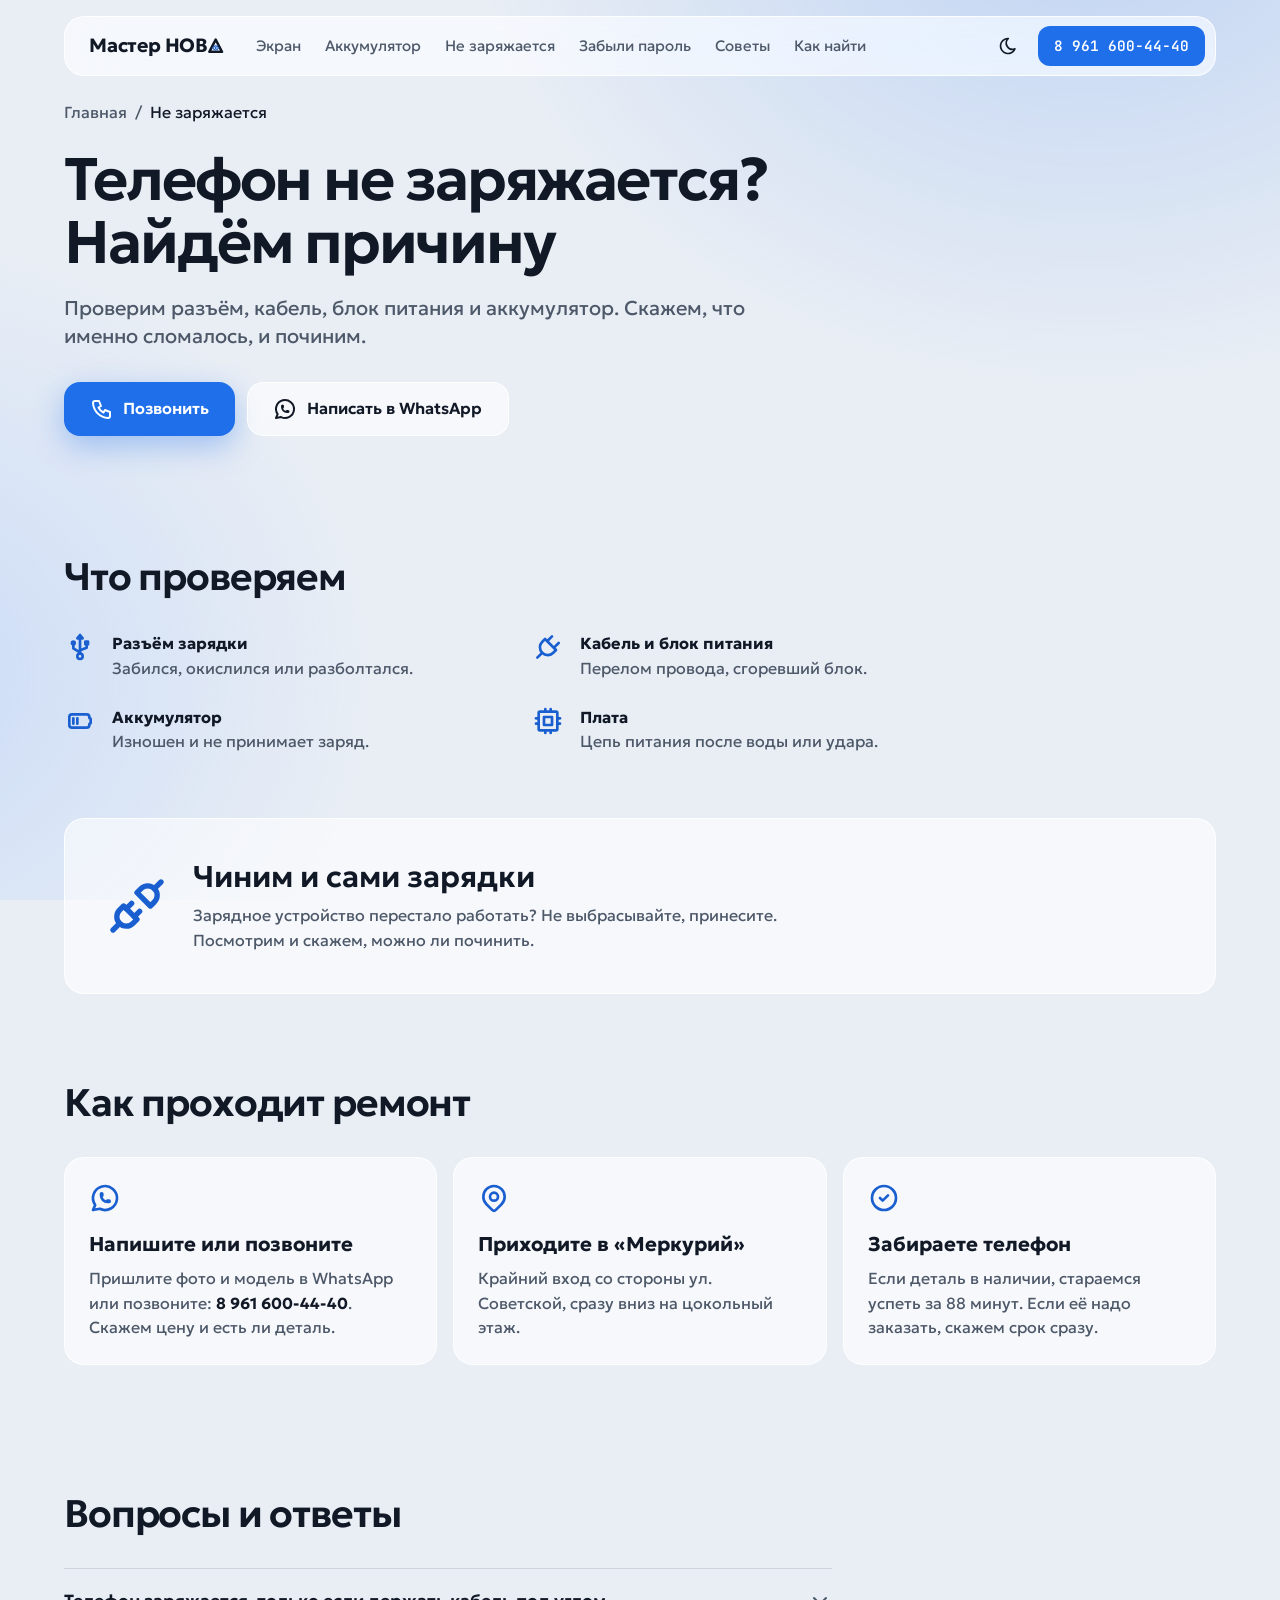
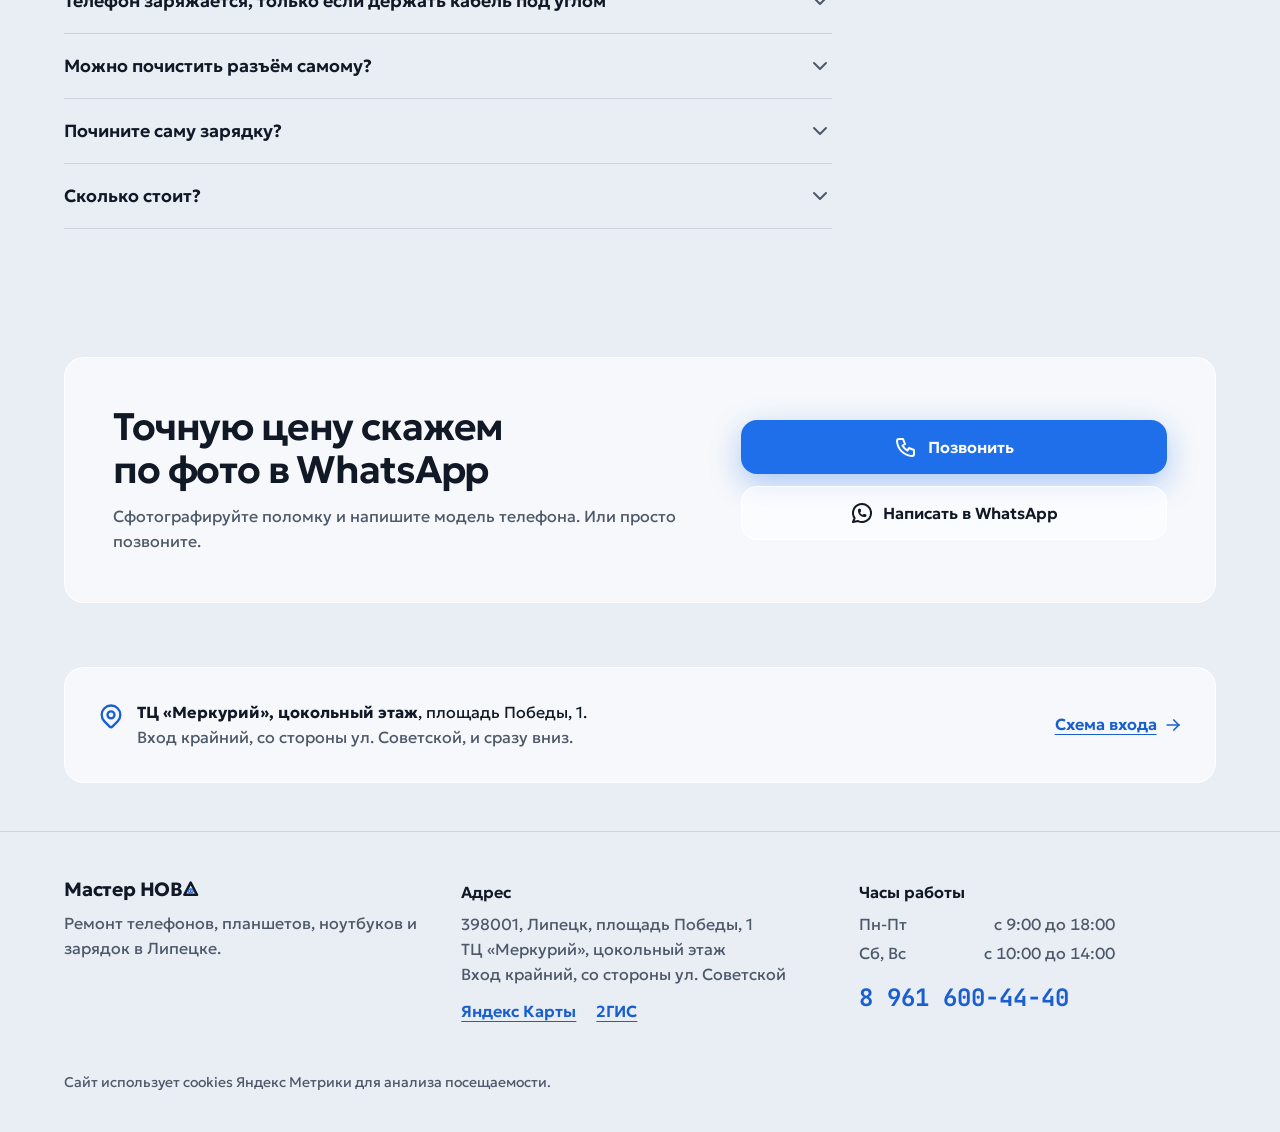
==== commit 91c183b0: "Обновление сайта 11.10.2026 17:32 МСК" ====
--- a/ne-zaryazhaetsya/index.html
+++ b/ne-zaryazhaetsya/index.html
@@ -3,7 +3,7 @@
 <head>
 <meta charset="utf-8">
 <meta name="viewport" content="width=device-width, initial-scale=1">
-<title>Телефон не заряжается: ремонт в Липецке | Мастер NOVA</title>
+<title>Телефон не заряжается: ремонт в Липецке | Мастер НОВА</title>
 <meta name="description" content="Телефон не заряжается? Найдём причину: разъём, кабель, блок питания или аккумулятор. Чиним и сами зарядные устройства. ТЦ «Меркурий», Липецк.">
 <link rel="canonical" href="https://masternova.ru/ne-zaryazhaetsya/">
 <meta name="theme-color" content="#e9eef5">
@@ -35,8 +35,8 @@
 <link rel="stylesheet" href="/assets/styles.css">
 <meta property="og:type" content="website">
 <meta property="og:locale" content="ru_RU">
-<meta property="og:site_name" content="Мастер NOVA">
-<meta property="og:title" content="Телефон не заряжается: ремонт в Липецке | Мастер NOVA">
+<meta property="og:site_name" content="Мастер НОВА">
+<meta property="og:title" content="Телефон не заряжается: ремонт в Липецке | Мастер НОВА">
 <meta property="og:description" content="Телефон не заряжается? Найдём причину: разъём, кабель, блок питания или аккумулятор. Чиним и сами зарядные устройства. ТЦ «Меркурий», Липецк.">
 <meta property="og:url" content="https://masternova.ru/ne-zaryazhaetsya/">
 <meta property="og:image" content="https://masternova.ru/og.png">
@@ -63,8 +63,9 @@
   {
    "@type": "LocalBusiness",
    "@id": "https://masternova.ru/#business",
-   "name": "Мастер NOVA",
+   "name": "Мастер НОВА",
    "alternateName": [
+    "Мастер NOVA",
     "Мастер Нова",
     "Мастер-Nova",
     "Мастер-nova"
@@ -184,7 +185,7 @@
 <header class="sticky top-0 z-40 pt-2 md:pt-4">
   <div class="wrap">
     <div class="glass-blur rounded-[20px] flex h-14 md:h-15 items-center justify-between gap-4 pl-4 pr-1.5 md:pl-6 md:pr-2.5">
-      <a href="/" class="logo"><span class="sr-only">Мастер NOVA</span><span aria-hidden="true">Мастер NOV<svg class="logo-a" viewBox="0 0 24 24" aria-hidden="true" focusable="false"><path d="M12 2.6 21.9 21.6H2.1Z" fill="none" stroke="currentColor" stroke-width="3.9" stroke-linejoin="round"/><path d="M7.3 15.5c1.6-2.2 3.2-3.2 4.7-3.2s3.1 1 4.7 3.2c-1.6 2.2-3.2 3.2-4.7 3.2s-3.1-1-4.7-3.2Z" fill="none" stroke="var(--accent-text)" stroke-width="1.6"/><circle cx="12" cy="15.5" r="1.6" fill="var(--accent-text)"/></svg></span></a>
+      <a href="/" class="logo"><span class="sr-only">Мастер НОВА</span><span aria-hidden="true">Мастер НОВ<svg class="logo-a" viewBox="0 0 24 24" aria-hidden="true" focusable="false"><path d="M12 2.6 21.9 21.6H2.1Z" fill="none" stroke="currentColor" stroke-width="3.9" stroke-linejoin="round"/><path d="M7.3 15.5c1.6-2.2 3.2-3.2 4.7-3.2s3.1 1 4.7 3.2c-1.6 2.2-3.2 3.2-4.7 3.2s-3.1-1-4.7-3.2Z" fill="none" stroke="var(--accent-text)" stroke-width="1.6"/><circle cx="12" cy="15.5" r="1.6" fill="var(--accent-text)"/></svg></span></a>
       <nav aria-label="Основное меню" class="hidden lg:block grow pl-4">
         <ul class="flex items-center gap-6 text-[15px]">
           <li><a class="nav-link" href="/zamena-ekrana/">Экран</a></li>
@@ -618,7 +619,7 @@
 <footer class="border-t border-edge mt-6 pb-28 md:pb-10">
   <div class="wrap grid gap-10 py-12 md:grid-cols-3 max-md:text-center">
     <div>
-      <p class="logo"><span class="sr-only">Мастер NOVA</span><span aria-hidden="true">Мастер NOV<svg class="logo-a" viewBox="0 0 24 24" aria-hidden="true" focusable="false"><path d="M12 2.6 21.9 21.6H2.1Z" fill="none" stroke="currentColor" stroke-width="3.9" stroke-linejoin="round"/><path d="M7.3 15.5c1.6-2.2 3.2-3.2 4.7-3.2s3.1 1 4.7 3.2c-1.6 2.2-3.2 3.2-4.7 3.2s-3.1-1-4.7-3.2Z" fill="none" stroke="var(--accent-text)" stroke-width="1.6"/><circle cx="12" cy="15.5" r="1.6" fill="var(--accent-text)"/></svg></span></p>
+      <p class="logo"><span class="sr-only">Мастер НОВА</span><span aria-hidden="true">Мастер НОВ<svg class="logo-a" viewBox="0 0 24 24" aria-hidden="true" focusable="false"><path d="M12 2.6 21.9 21.6H2.1Z" fill="none" stroke="currentColor" stroke-width="3.9" stroke-linejoin="round"/><path d="M7.3 15.5c1.6-2.2 3.2-3.2 4.7-3.2s3.1 1 4.7 3.2c-1.6 2.2-3.2 3.2-4.7 3.2s-3.1-1-4.7-3.2Z" fill="none" stroke="var(--accent-text)" stroke-width="1.6"/><circle cx="12" cy="15.5" r="1.6" fill="var(--accent-text)"/></svg></span></p>
       <p class="mt-3 text-muted">Ремонт телефонов, планшетов, ноутбуков и зарядок в Липецке.</p>
     </div>
     <div>
